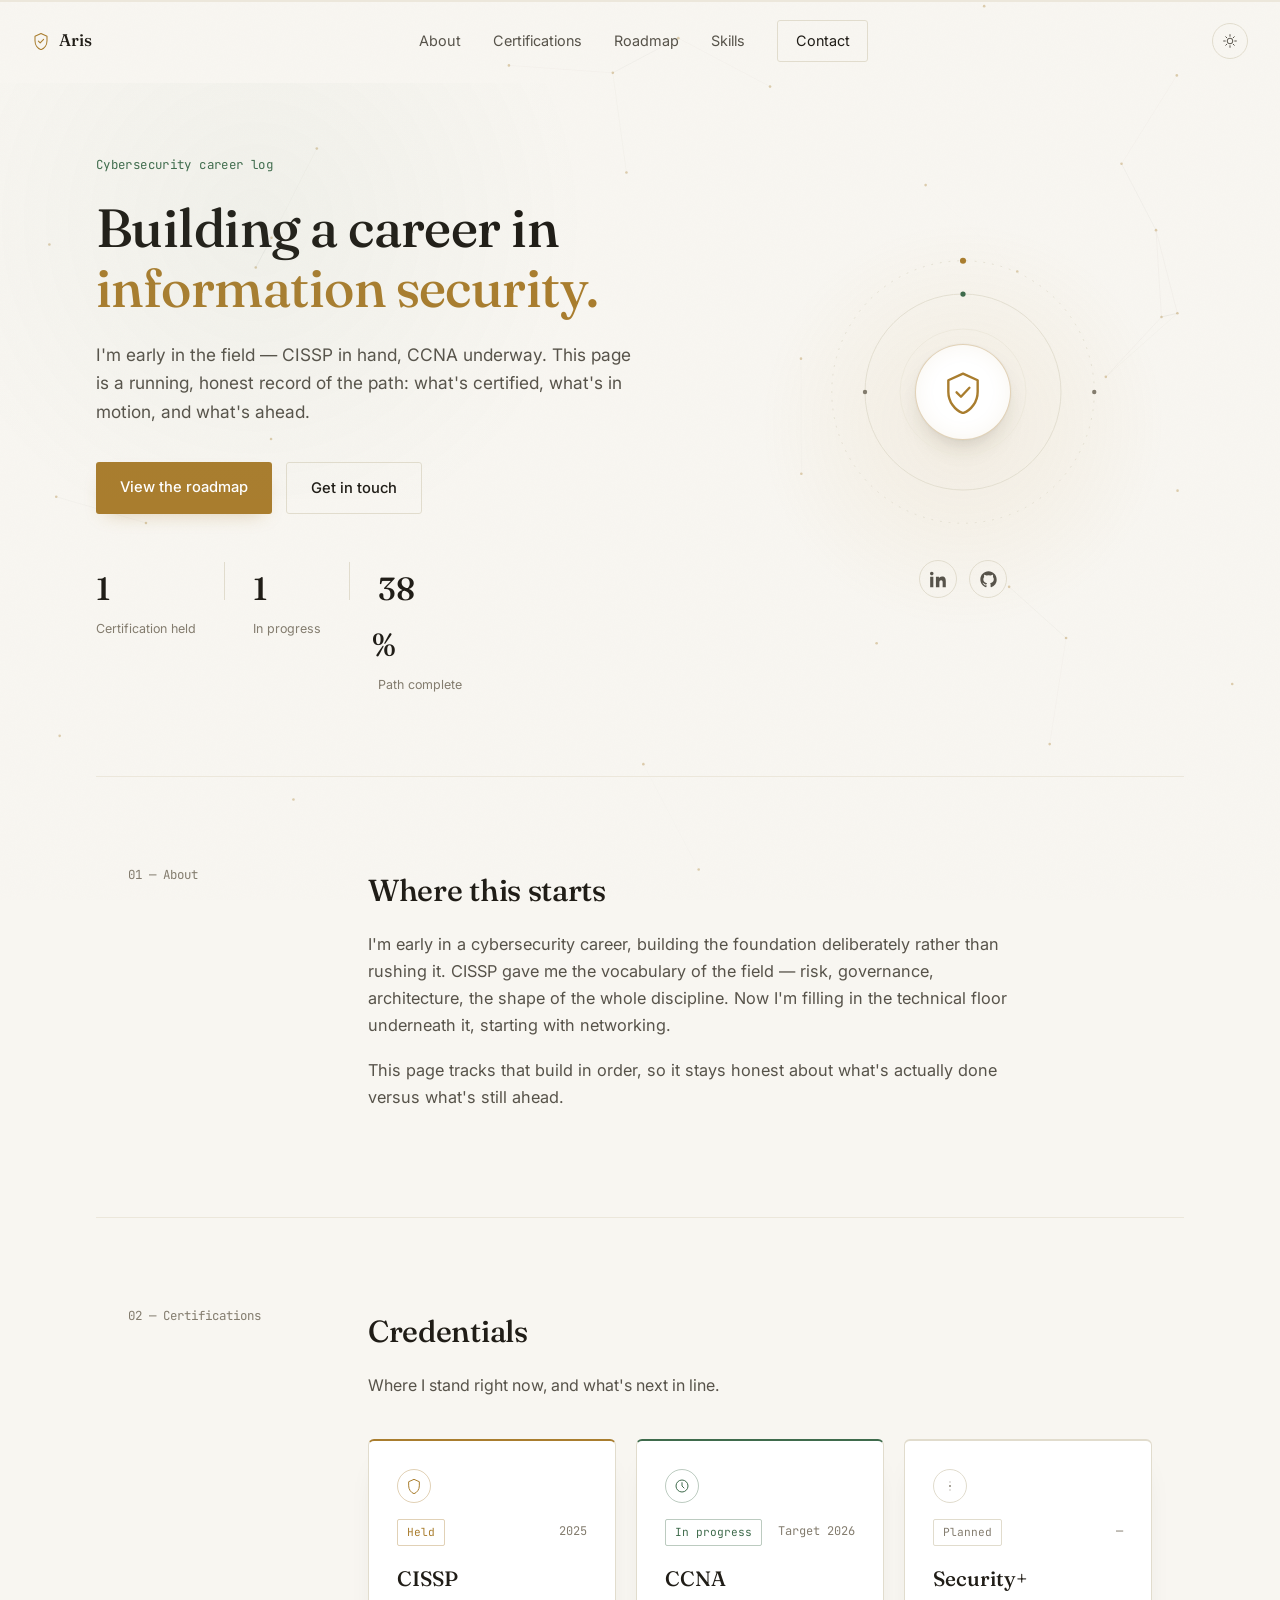
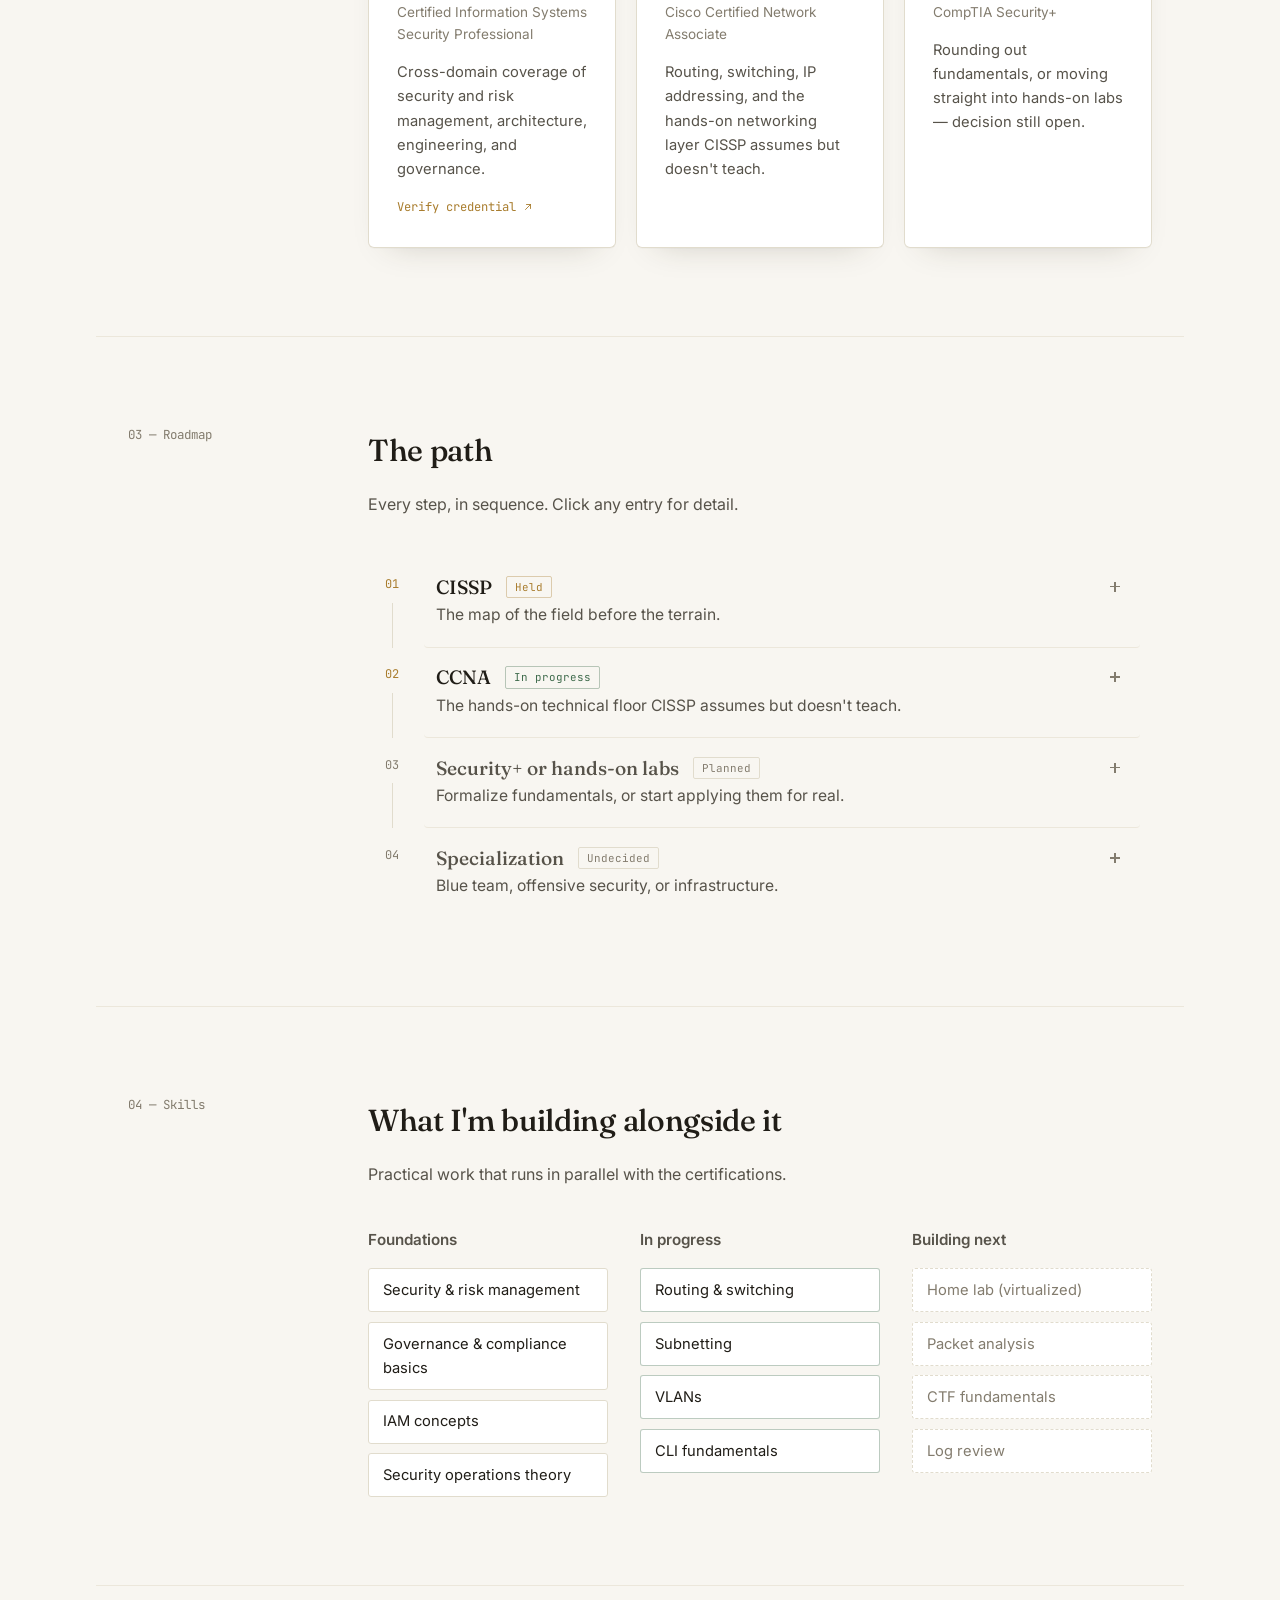
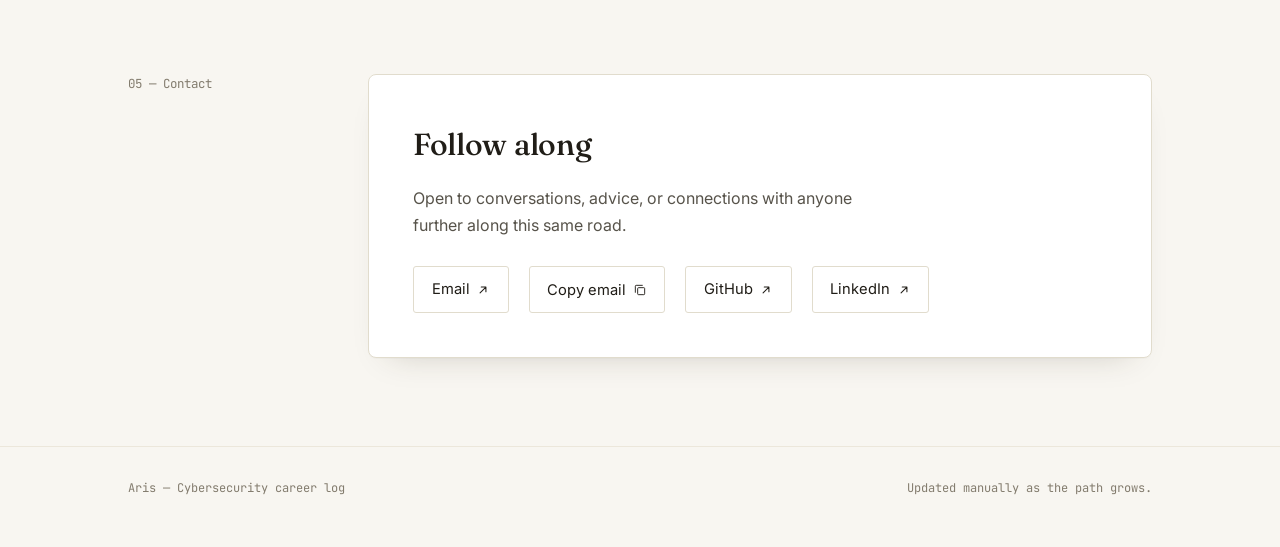
==== index.html @ ef2d17a0 "Add files via upload" ====
<!DOCTYPE html>
<html lang="en">
<head>
<meta charset="UTF-8">
<meta name="viewport" content="width=device-width, initial-scale=1.0">
<title>Aris — Cybersecurity Career Log</title>
<meta name="description" content="Tracking a path into cybersecurity — CISSP held, CCNA in progress.">

<meta property="og:type" content="website">
<meta property="og:title" content="Aris — Cybersecurity Career Log">
<meta property="og:description" content="Tracking a path into cybersecurity — CISSP held, CCNA in progress.">
<meta property="og:url" content="https://aris-infosec.github.io/">
<meta property="og:image" content="https://aris-infosec.github.io/assets/og-image.png">
<meta property="og:image:width" content="1200">
<meta property="og:image:height" content="630">
<meta name="twitter:card" content="summary_large_image">
<meta name="twitter:title" content="Aris — Cybersecurity Career Log">
<meta name="twitter:description" content="Tracking a path into cybersecurity — CISSP held, CCNA in progress.">
<meta name="twitter:image" content="https://aris-infosec.github.io/assets/og-image.png">
<link rel="canonical" href="https://aris-infosec.github.io/">
<link rel="apple-touch-icon" href="assets/apple-touch-icon.png">

<script type="application/ld+json">
{
  "@context": "https://schema.org",
  "@type": "Person",
  "name": "Aris",
  "url": "https://aris-infosec.github.io/",
  "jobTitle": "Aspiring Cybersecurity Professional",
  "knowsAbout": ["Information Security", "Networking", "CISSP", "CCNA"],
  "sameAs": [
    "https://github.com/yourhandle",
    "https://linkedin.com/in/yourhandle"
  ]
}
</script>

<link rel="icon" href="data:image/svg+xml,%3Csvg xmlns='http://www.w3.org/2000/svg' viewBox='0 0 24 24'%3E%3Cpath fill='%23c9a15a' d='M12 1l8 3.5v6c0 5.2-3.4 9.9-8 11.5-4.6-1.6-8-6.3-8-11.5v-6L12 1z'/%3E%3C/svg%3E">
<link rel="preconnect" href="https://fonts.googleapis.com">
<link rel="preconnect" href="https://fonts.gstatic.com" crossorigin>
<link href="https://fonts.googleapis.com/css2?family=Fraunces:opsz,wght@9..144,400;9..144,500;9..144,600&family=Inter:wght@400;500;600&family=JetBrains+Mono:wght@400;500&display=swap" rel="stylesheet">
<link rel="stylesheet" href="style.css">
</head>
<body>

<a href="#top-main" class="skip-link">Skip to content</a>

<div class="top-accent" aria-hidden="true"><div class="top-accent-fill" id="scroll-progress"></div></div>
<canvas id="net-bg" aria-hidden="true"></canvas>
<div class="grain" aria-hidden="true"></div>

<nav class="site-nav" id="site-nav">
  <a href="#top" class="nav-brand">
    <svg width="18" height="18" viewBox="0 0 24 24" fill="none" aria-hidden="true">
      <path d="M12 2l8 3.6v6.2c0 5.4-3.5 10.2-8 11.7-4.5-1.5-8-6.3-8-11.7V5.6L12 2z" stroke="currentColor" stroke-width="1.4" stroke-linejoin="round"/>
      <path d="M8.5 12.2l2.4 2.4 4.6-4.9" stroke="currentColor" stroke-width="1.4" stroke-linecap="round" stroke-linejoin="round"/>
    </svg>
    <span>Aris</span>
  </a>
  <div class="nav-links">
    <a href="#about" data-nav="about">About</a>
    <a href="#certifications" data-nav="certifications">Certifications</a>
    <a href="#roadmap" data-nav="roadmap">Roadmap</a>
    <a href="#skills" data-nav="skills">Skills</a>
    <a href="#contact" data-nav="contact" class="nav-cta">Contact</a>
  </div>
  <button class="theme-toggle" id="theme-toggle" aria-label="Toggle light/dark theme" aria-pressed="false">
    <svg width="16" height="16" viewBox="0 0 24 24" fill="none" class="icon-moon"><path d="M20 14.5A8.5 8.5 0 019.5 4 8.5 8.5 0 1020 14.5z" stroke="currentColor" stroke-width="1.5" stroke-linejoin="round"/></svg>
    <svg width="16" height="16" viewBox="0 0 24 24" fill="none" class="icon-sun"><circle cx="12" cy="12" r="4.2" stroke="currentColor" stroke-width="1.5"/><path d="M12 2.5v2.4M12 19.1v2.4M21.5 12h-2.4M4.9 12H2.5M18.4 5.6l-1.7 1.7M7.3 16.7l-1.7 1.7M18.4 18.4l-1.7-1.7M7.3 7.3L5.6 5.6" stroke="currentColor" stroke-width="1.5" stroke-linecap="round"/></svg>
  </button>
  <button class="nav-toggle" id="nav-toggle" aria-label="Toggle menu" aria-expanded="false">
    <span></span><span></span><span></span>
  </button>
</nav>

<header class="hero" id="top">
  <div class="hero-inner">
    <div class="hero-copy">
      <p class="eyebrow">Cybersecurity career log</p>
      <h1>Building a career in<br><span class="hero-emphasis">information security.</span></h1>
      <p class="hero-lede">I'm early in the field — CISSP in hand, CCNA underway. This page is a running, honest record of the path: what's certified, what's in motion, and what's ahead.</p>

      <div class="hero-actions">
        <a href="#roadmap" class="btn btn-primary">View the roadmap</a>
        <a href="#contact" class="btn btn-ghost">Get in touch</a>
      </div>

      <div class="stat-row">
        <div class="stat">
          <span class="stat-num" data-target="1">0</span>
          <span class="stat-label">Certification held</span>
        </div>
        <div class="stat-divider"></div>
        <div class="stat">
          <span class="stat-num" data-target="1">0</span>
          <span class="stat-label">In progress</span>
        </div>
        <div class="stat-divider"></div>
        <div class="stat">
          <span class="stat-num" id="stat-progress" data-target="38">0</span><span class="stat-suffix">%</span>
          <span class="stat-label">Path complete</span>
        </div>
      </div>
    </div>

    <div class="hero-visual">
      <div class="orbit-frame">
        <svg viewBox="0 0 320 320" class="orbit-svg" aria-hidden="true">
          <circle cx="160" cy="160" r="150" class="orbit-ring orbit-ring--dashed"/>
          <circle cx="160" cy="160" r="112" class="orbit-ring"/>
          <circle cx="160" cy="160" r="72" class="orbit-ring orbit-ring--solid"/>
          <g class="orbit-spin-slow">
            <circle cx="160" cy="10" r="3.5" class="orbit-node"/>
            <circle cx="310" cy="160" r="2.5" class="orbit-node orbit-node--dim"/>
          </g>
          <g class="orbit-spin-rev">
            <circle cx="160" cy="48" r="3" class="orbit-node orbit-node--sage"/>
            <circle cx="48" cy="160" r="2.5" class="orbit-node orbit-node--dim"/>
          </g>
        </svg>
        <div class="orbit-core">
          <svg width="44" height="44" viewBox="0 0 24 24" fill="none" aria-hidden="true">
            <path d="M12 2l8 3.6v6.2c0 5.4-3.5 10.2-8 11.7-4.5-1.5-8-6.3-8-11.7V5.6L12 2z" stroke="currentColor" stroke-width="1.3" stroke-linejoin="round"/>
            <path d="M8.5 12.2l2.4 2.4 4.6-4.9" stroke="currentColor" stroke-width="1.3" stroke-linecap="round" stroke-linejoin="round"/>
          </svg>
        </div>
      </div>
      <div class="social-row">
        <!-- Update these hrefs with your real profiles -->
        <a href="https://linkedin.com/in/yourhandle" class="social-link" aria-label="LinkedIn">
          <svg width="17" height="17" viewBox="0 0 24 24" fill="none"><path d="M4.98 3.5C4.98 4.88 3.88 6 2.5 6S0 4.88 0 3.5 1.1 1 2.48 1 4.98 2.12 4.98 3.5zM.24 8.24H4.7V23H.24V8.24zM8.35 8.24h4.28v2.01h.06c.6-1.13 2.06-2.32 4.24-2.32 4.53 0 5.37 2.98 5.37 6.86V23h-4.46v-6.42c0-1.53-.03-3.5-2.13-3.5-2.14 0-2.47 1.67-2.47 3.39V23H8.35V8.24z" fill="currentColor"/></svg>
        </a>
        <a href="https://github.com/yourhandle" class="social-link" aria-label="GitHub">
          <svg width="17" height="17" viewBox="0 0 24 24" fill="none"><path d="M12 .5C5.65.5.5 5.65.5 12c0 5.09 3.29 9.39 7.86 10.91.57.1.79-.25.79-.55v-2.15c-3.2.7-3.87-1.36-3.87-1.36-.53-1.33-1.29-1.69-1.29-1.69-1.05-.72.08-.7.08-.7 1.16.08 1.78 1.2 1.78 1.2 1.03 1.77 2.71 1.26 3.37.97.1-.75.4-1.26.73-1.55-2.55-.29-5.23-1.28-5.23-5.69 0-1.26.45-2.29 1.19-3.09-.12-.29-.52-1.46.11-3.05 0 0 .97-.31 3.18 1.18a11 11 0 0 1 5.79 0c2.2-1.49 3.17-1.18 3.17-1.18.63 1.59.24 2.76.12 3.05.74.8 1.19 1.83 1.19 3.09 0 4.42-2.69 5.39-5.25 5.68.41.36.78 1.07.78 2.15v3.19c0 .31.21.66.8.55A10.52 10.52 0 0 0 23.5 12c0-6.35-5.15-11.5-11.5-11.5z" fill="currentColor"/></svg>
        </a>
      </div>
    </div>
  </div>
</header>

<main id="top-main">

  <section class="section about reveal" id="about">
    <div class="section-grid">
      <div class="section-label">
        <p class="section-kicker">01 — About</p>
      </div>
      <div class="section-content">
        <h2>Where this starts</h2>
        <p>I'm early in a cybersecurity career, building the foundation deliberately rather than rushing it. CISSP gave me the vocabulary of the field — risk, governance, architecture, the shape of the whole discipline. Now I'm filling in the technical floor underneath it, starting with networking.</p>
        <p>This page tracks that build in order, so it stays honest about what's actually done versus what's still ahead.</p>
      </div>
    </div>
  </section>

  <section class="section certifications reveal" id="certifications">
    <div class="section-grid">
      <div class="section-label">
        <p class="section-kicker">02 — Certifications</p>
      </div>
      <div class="section-content">
        <h2>Credentials</h2>
        <p class="section-intro">Where I stand right now, and what's next in line.</p>

        <div class="cert-grid">
          <!-- Replace href with your real ISC2/Credly verification link -->
          <a href="#" class="cert-card cert-card--held reveal-item" target="_blank" rel="noopener">
            <div class="cert-icon" aria-hidden="true">
              <svg width="16" height="16" viewBox="0 0 24 24" fill="none"><path d="M12 2l8 3.6v6.2c0 5.4-3.5 10.2-8 11.7-4.5-1.5-8-6.3-8-11.7V5.6L12 2z" stroke="currentColor" stroke-width="1.5" stroke-linejoin="round"/></svg>
            </div>
            <div class="cert-card-top">
              <span class="cert-status cert-status--held">Held</span>
              <span class="cert-year">2025</span>
            </div>
            <h3>CISSP</h3>
            <p class="cert-full">Certified Information Systems Security Professional</p>
            <p class="cert-desc">Cross-domain coverage of security and risk management, architecture, engineering, and governance.</p>
            <span class="cert-verify">Verify credential
              <svg width="12" height="12" viewBox="0 0 24 24" fill="none"><path d="M7 17L17 7M17 7H9M17 7V15" stroke="currentColor" stroke-width="1.8" stroke-linecap="round" stroke-linejoin="round"/></svg>
            </span>
          </a>

          <div class="cert-card cert-card--active reveal-item">
            <div class="cert-icon" aria-hidden="true">
              <svg width="16" height="16" viewBox="0 0 24 24" fill="none"><circle cx="12" cy="12" r="9" stroke="currentColor" stroke-width="1.5"/><path d="M12 7v5l3 3" stroke="currentColor" stroke-width="1.5" stroke-linecap="round"/></svg>
            </div>
            <div class="cert-card-top">
              <span class="cert-status cert-status--active">In progress</span>
              <span class="cert-year">Target 2026</span>
            </div>
            <h3>CCNA</h3>
            <p class="cert-full">Cisco Certified Network Associate</p>
            <p class="cert-desc">Routing, switching, IP addressing, and the hands-on networking layer CISSP assumes but doesn't teach.</p>
          </div>

          <div class="cert-card cert-card--next reveal-item">
            <div class="cert-icon" aria-hidden="true">
              <svg width="16" height="16" viewBox="0 0 24 24" fill="none"><circle cx="12" cy="12" r="1.4" fill="currentColor"/><circle cx="12" cy="6" r="1.2" fill="currentColor" opacity="0.5"/><circle cx="12" cy="18" r="1.2" fill="currentColor" opacity="0.5"/></svg>
            </div>
            <div class="cert-card-top">
              <span class="cert-status cert-status--next">Planned</span>
              <span class="cert-year">—</span>
            </div>
            <h3>Security+</h3>
            <p class="cert-full">CompTIA Security+</p>
            <p class="cert-desc">Rounding out fundamentals, or moving straight into hands-on labs — decision still open.</p>
          </div>
        </div>
      </div>
    </div>
  </section>

  <section class="section roadmap reveal" id="roadmap">
    <div class="section-grid">
      <div class="section-label">
        <p class="section-kicker">03 — Roadmap</p>
      </div>
      <div class="section-content">
        <h2>The path</h2>
        <p class="section-intro">Every step, in sequence. Click any entry for detail.</p>

        <ol class="timeline">

          <li class="entry entry--done reveal-item" data-state="done">
            <div class="entry-rail">
              <span class="entry-num">01</span>
              <span class="entry-line" aria-hidden="true"></span>
            </div>
            <button class="entry-body" aria-expanded="false">
              <div class="entry-top">
                <h3>CISSP</h3>
                <span class="tag tag--done">Held</span>
                <span class="entry-toggle" aria-hidden="true"></span>
              </div>
              <p class="entry-summary">The map of the field before the terrain.</p>
              <div class="entry-detail">
                <p>Covers security and risk management, asset security, architecture and engineering, communication and network security, IAM, assessment and testing, security operations, and software development security — eight domains, broad rather than deep. It's the reason I can talk about the field coherently before knowing how to configure a switch.</p>
              </div>
            </button>
          </li>

          <li class="entry entry--active reveal-item" data-state="active">
            <div class="entry-rail">
              <span class="entry-num">02</span>
              <span class="entry-line" aria-hidden="true"></span>
            </div>
            <button class="entry-body" aria-expanded="false">
              <div class="entry-top">
                <h3>CCNA</h3>
                <span class="tag tag--active">In progress</span>
                <span class="entry-toggle" aria-hidden="true"></span>
              </div>
              <p class="entry-summary">The hands-on technical floor CISSP assumes but doesn't teach.</p>
              <div class="entry-detail">
                <p>Routing and switching, IP addressing and subnetting, VLANs, basic network security, and enough command-line comfort to actually configure the devices I've only read about so far. This is where the theory starts getting hands.</p>
              </div>
            </button>
          </li>

          <li class="entry entry--next reveal-item" data-state="next">
            <div class="entry-rail">
              <span class="entry-num">03</span>
              <span class="entry-line" aria-hidden="true"></span>
            </div>
            <button class="entry-body" aria-expanded="false">
              <div class="entry-top">
                <h3>Security+ or hands-on labs</h3>
                <span class="tag tag--next">Planned</span>
                <span class="entry-toggle" aria-hidden="true"></span>
              </div>
              <p class="entry-summary">Formalize fundamentals, or start applying them for real.</p>
              <div class="entry-detail">
                <p>Undecided between rounding out fundamentals formally with Security+, or moving straight into practice — a home lab, TryHackMe rooms, or entry-level CTFs — to start applying the CCNA material against something real.</p>
              </div>
            </button>
          </li>

          <li class="entry entry--next reveal-item" data-state="next">
            <div class="entry-rail">
              <span class="entry-num">04</span>
              <span class="entry-line" aria-hidden="true"></span>
            </div>
            <button class="entry-body" aria-expanded="false">
              <div class="entry-top">
                <h3>Specialization</h3>
                <span class="tag tag--next">Undecided</span>
                <span class="entry-toggle" aria-hidden="true"></span>
              </div>
              <p class="entry-summary">Blue team, offensive security, or infrastructure.</p>
              <div class="entry-detail">
                <p>Blue team work (SOC, detection, incident response), offensive security (pentesting, red team), or infrastructure-focused security engineering are all still on the table. Rather than guess now, the plan is to get enough hands-on exposure through labs and CCNA-adjacent work to make an informed choice.</p>
              </div>
            </button>
          </li>

        </ol>
      </div>
    </div>
  </section>

  <section class="section skills reveal" id="skills">
    <div class="section-grid">
      <div class="section-label">
        <p class="section-kicker">04 — Skills</p>
      </div>
      <div class="section-content">
        <h2>What I'm building alongside it</h2>
        <p class="section-intro">Practical work that runs in parallel with the certifications.</p>

        <div class="skills-columns">
          <div class="skill-group reveal-item">
            <h3>Foundations</h3>
            <ul class="chip-list">
              <li>Security &amp; risk management</li>
              <li>Governance &amp; compliance basics</li>
              <li>IAM concepts</li>
              <li>Security operations theory</li>
            </ul>
          </div>
          <div class="skill-group reveal-item">
            <h3>In progress</h3>
            <ul class="chip-list">
              <li class="chip-active">Routing &amp; switching</li>
              <li class="chip-active">Subnetting</li>
              <li class="chip-active">VLANs</li>
              <li class="chip-active">CLI fundamentals</li>
            </ul>
          </div>
          <div class="skill-group reveal-item">
            <h3>Building next</h3>
            <ul class="chip-list">
              <li class="chip-next">Home lab (virtualized)</li>
              <li class="chip-next">Packet analysis</li>
              <li class="chip-next">CTF fundamentals</li>
              <li class="chip-next">Log review</li>
            </ul>
          </div>
        </div>
      </div>
    </div>
  </section>

  <section class="section contact reveal" id="contact">
    <div class="section-grid">
      <div class="section-label">
        <p class="section-kicker">05 — Contact</p>
      </div>
      <div class="section-content">
        <div class="contact-card">
          <h2>Follow along</h2>
          <p>Open to conversations, advice, or connections with anyone further along this same road.</p>
          <div class="contact-links">
            <a href="mailto:you@example.com" class="contact-link" id="email-link" data-email="you@example.com">
              <span>Email</span>
              <svg width="14" height="14" viewBox="0 0 24 24" fill="none" aria-hidden="true"><path d="M7 17L17 7M17 7H9M17 7V15" stroke="currentColor" stroke-width="1.8" stroke-linecap="round" stroke-linejoin="round"/></svg>
            </a>
            <button class="contact-link contact-link--copy" id="email-copy" type="button">
              <span id="email-copy-label">Copy email</span>
              <svg width="14" height="14" viewBox="0 0 24 24" fill="none" aria-hidden="true"><rect x="8" y="8" width="12" height="12" rx="1.5" stroke="currentColor" stroke-width="1.6"/><path d="M4 16V5.5A1.5 1.5 0 015.5 4H16" stroke="currentColor" stroke-width="1.6" stroke-linecap="round"/></svg>
            </button>
            <a href="https://github.com/yourhandle" class="contact-link">
              <span>GitHub</span>
              <svg width="14" height="14" viewBox="0 0 24 24" fill="none" aria-hidden="true"><path d="M7 17L17 7M17 7H9M17 7V15" stroke="currentColor" stroke-width="1.8" stroke-linecap="round" stroke-linejoin="round"/></svg>
            </a>
            <a href="https://linkedin.com/in/yourhandle" class="contact-link">
              <span>LinkedIn</span>
              <svg width="14" height="14" viewBox="0 0 24 24" fill="none" aria-hidden="true"><path d="M7 17L17 7M17 7H9M17 7V15" stroke="currentColor" stroke-width="1.8" stroke-linecap="round" stroke-linejoin="round"/></svg>
            </a>
          </div>
        </div>
      </div>
    </div>
  </section>

</main>

<footer class="site-footer">
  <div class="footer-inner">
    <span>Aris — Cybersecurity career log</span>
    <span>Updated manually as the path grows.</span>
  </div>
</footer>

<button class="to-top" id="to-top" aria-label="Back to top">
  <svg width="16" height="16" viewBox="0 0 24 24" fill="none"><path d="M12 19V5M12 5L6 11M12 5l6 6" stroke="currentColor" stroke-width="1.8" stroke-linecap="round" stroke-linejoin="round"/></svg>
</button>

<script src="script.js"></script>
</body>
</html>
---- style.css ----
:root {
  --bg: #0b0e13;
  --bg-raised: #11151c;
  --bg-card: #141922;
  --ink: #edeef1;
  --ink-dim: #a4acb9;
  --ink-faint: #6c7482;
  --gold: #c9a15a;
  --gold-dim: rgba(201,161,90,0.35);
  --sage: #7a9b83;
  --sage-dim: rgba(122,155,131,0.35);
  --line: #232936;
  --line-soft: #1a1f29;

  --serif: 'Fraunces', Georgia, serif;
  --sans: 'Inter', -apple-system, BlinkMacSystemFont, sans-serif;
  --mono: 'JetBrains Mono', ui-monospace, Menlo, monospace;

  --max: 68rem;
}

* { box-sizing: border-box; }
html { scroll-behavior: smooth; }

@media (prefers-reduced-motion: reduce) {
  html { scroll-behavior: auto; }
}

body {
  margin: 0;
  background: var(--bg);
  color: var(--ink);
  font-family: var(--sans);
  font-size: 16px;
  line-height: 1.65;
  -webkit-font-smoothing: antialiased;
}

/* Top accent line: a quiet signature detail, doubles as scroll progress */
.top-accent {
  position: fixed;
  top: 0;
  left: 0;
  right: 0;
  height: 2px;
  z-index: 40;
  background: var(--line-soft);
}
.top-accent-fill {
  height: 100%;
  width: 0%;
  background: linear-gradient(90deg, var(--gold), var(--sage) 85%);
  transition: width 0.1s linear;
}

h1, h2, h3 { font-family: var(--serif); }

/* ---------- Backdrop ---------- */

#net-bg {
  position: fixed;
  inset: 0;
  z-index: 0;
  pointer-events: none;
}

.grain {
  position: fixed;
  inset: 0;
  z-index: 1;
  pointer-events: none;
  opacity: 0.035;
  background-image: url("data:image/svg+xml,%3Csvg xmlns='http://www.w3.org/2000/svg' width='120' height='120'%3E%3Cfilter id='n'%3E%3CfeTurbulence type='fractalNoise' baseFrequency='0.9' numOctaves='2' stitchTiles='stitch'/%3E%3C/filter%3E%3Crect width='100%25' height='100%25' filter='url(%23n)'/%3E%3C/svg%3E");
}

/* ---------- Nav ---------- */

.site-nav {
  position: sticky;
  top: 0;
  z-index: 30;
  display: flex;
  align-items: center;
  justify-content: space-between;
  padding: 1.25rem 2rem;
  background: transparent;
  border-bottom: 1px solid transparent;
  transition: background 0.3s ease, border-color 0.3s ease, padding 0.3s ease;
}

.site-nav.scrolled {
  background: rgba(11, 14, 19, 0.85);
  backdrop-filter: blur(10px);
  border-bottom: 1px solid var(--line);
  padding: 0.9rem 2rem;
}

.nav-brand {
  display: flex;
  align-items: center;
  gap: 0.55rem;
  color: var(--ink);
  text-decoration: none;
  font-family: var(--serif);
  font-size: 1.05rem;
  font-weight: 500;
}

.nav-brand svg { color: var(--gold); }

.nav-links {
  display: flex;
  align-items: center;
  gap: 2rem;
  font-size: 0.9rem;
}

.nav-links a {
  color: var(--ink-dim);
  text-decoration: none;
  transition: color 0.2s ease;
  position: relative;
}

.nav-links a:not(.nav-cta)::after {
  content: '';
  position: absolute;
  left: 0;
  bottom: -5px;
  width: 100%;
  height: 1px;
  background: var(--gold);
  transform: scaleX(0);
  transform-origin: left;
  transition: transform 0.25s ease;
}

.nav-links a:hover { color: var(--ink); }
.nav-links a.active { color: var(--gold); }
.nav-links a.active::after { transform: scaleX(1); }

.nav-cta {
  color: var(--ink) !important;
  border: 1px solid var(--line);
  padding: 0.5rem 1.1rem;
  border-radius: 3px;
  transition: border-color 0.2s ease, color 0.2s ease !important;
}
.nav-cta:hover { border-color: var(--gold); color: var(--gold) !important; }

.nav-toggle {
  display: none;
  flex-direction: column;
  gap: 5px;
  background: none;
  border: none;
  cursor: pointer;
  padding: 0.4rem;
}
.nav-toggle span {
  width: 20px;
  height: 1.5px;
  background: var(--ink);
  transition: transform 0.25s ease, opacity 0.25s ease;
}

@media (max-width: 820px) {
  .site-nav { padding: 1.1rem 1.5rem; }
  .nav-toggle { display: flex; }
  .nav-links {
    position: fixed;
    top: 60px;
    left: 0;
    right: 0;
    flex-direction: column;
    align-items: flex-start;
    gap: 0;
    background: rgba(11,14,19,0.98);
    backdrop-filter: blur(10px);
    border-bottom: 1px solid var(--line);
    max-height: 0;
    overflow: hidden;
    transition: max-height 0.3s ease;
  }
  .nav-links.open { max-height: 22rem; }
  .nav-links a {
    width: 100%;
    padding: 1rem 1.5rem;
    border-bottom: 1px solid var(--line-soft);
  }
  .nav-cta { border: none; border-radius: 0; }
}

/* ---------- Hero ---------- */

.hero {
  position: relative;
  z-index: 2;
  padding: 4.5rem 2rem 5rem;
  overflow: hidden;
}

.hero::before {
  content: '';
  position: absolute;
  top: -20%;
  left: -10%;
  width: 60%;
  height: 80%;
  background: radial-gradient(circle, rgba(122,155,131,0.06), transparent 70%);
  pointer-events: none;
}

.hero-inner {
  max-width: var(--max);
  margin: 0 auto;
  display: grid;
  grid-template-columns: 1.15fr 0.85fr;
  gap: 3rem;
  align-items: center;
}

.eyebrow {
  font-family: var(--mono);
  font-size: 0.78rem;
  letter-spacing: 0.03em;
  color: var(--sage);
  margin: 0 0 1.4rem;
}

.hero h1 {
  font-size: clamp(2.4rem, 4.2vw, 3.6rem);
  font-weight: 500;
  line-height: 1.12;
  margin: 0 0 1.4rem;
  letter-spacing: -0.01em;
}

.hero-emphasis { color: var(--gold); }

.hero-lede {
  color: var(--ink-dim);
  font-size: 1.08rem;
  max-width: 34rem;
  margin: 0 0 2.25rem;
}

.hero-actions {
  display: flex;
  gap: 0.9rem;
  margin-bottom: 3rem;
  flex-wrap: wrap;
}

.btn {
  font-family: var(--sans);
  font-size: 0.92rem;
  font-weight: 500;
  padding: 0.8rem 1.5rem;
  border-radius: 3px;
  text-decoration: none;
  transition: transform 0.2s ease, background 0.2s ease, border-color 0.2s ease;
  display: inline-block;
}

.btn-primary {
  background: var(--gold);
  color: #14110a;
  box-shadow: 0 8px 20px -8px rgba(201,161,90,0.45);
}
.btn-primary:hover { transform: translateY(-2px); background: #d6ac68; box-shadow: 0 12px 24px -8px rgba(201,161,90,0.55); }

.btn-ghost {
  color: var(--ink);
  border: 1px solid var(--line);
}
.btn-ghost:hover { border-color: var(--gold); color: var(--gold); transform: translateY(-2px); }

.stat-row {
  display: flex;
  align-items: baseline;
  gap: 1.75rem;
  flex-wrap: wrap;
}

.stat {
  display: flex;
  flex-direction: column;
  gap: 0.2rem;
}

.stat-num, .stat-suffix {
  font-family: var(--serif);
  font-size: 2rem;
  color: var(--ink);
  font-weight: 500;
}
.stat-suffix { margin-left: -0.4rem; }

.stat-label {
  font-size: 0.78rem;
  color: var(--ink-faint);
}

.stat-divider {
  width: 1px;
  height: 2.4rem;
  background: var(--line);
}

/* Hero visual: orbit graphic + socials */

.hero-visual {
  display: flex;
  flex-direction: column;
  align-items: center;
  gap: 1.75rem;
  position: relative;
}

.hero-visual::before {
  content: '';
  position: absolute;
  top: 50%;
  left: 50%;
  width: 420px;
  height: 420px;
  transform: translate(-50%, -50%);
  background: radial-gradient(circle, rgba(201,161,90,0.10), transparent 68%);
  pointer-events: none;
  z-index: -1;
}

.orbit-frame {
  position: relative;
  width: 280px;
  height: 280px;
  display: flex;
  align-items: center;
  justify-content: center;
}

.orbit-svg {
  position: absolute;
  inset: 0;
  width: 100%;
  height: 100%;
}

.orbit-ring { fill: none; stroke: var(--line); stroke-width: 1; }
.orbit-ring--dashed { stroke-dasharray: 2 8; }
.orbit-ring--solid { stroke: var(--line-soft); }

.orbit-node { fill: var(--gold); }
.orbit-node--sage { fill: var(--sage); }
.orbit-node--dim { fill: var(--ink-faint); }

.orbit-spin-slow, .orbit-spin-rev {
  transform-origin: 160px 160px;
}
.orbit-spin-slow { animation: spin-cw 34s linear infinite; }
.orbit-spin-rev { animation: spin-ccw 26s linear infinite; }

@keyframes spin-cw { to { transform: rotate(360deg); } }
@keyframes spin-ccw { to { transform: rotate(-360deg); } }

@media (prefers-reduced-motion: reduce) {
  .orbit-spin-slow, .orbit-spin-rev { animation: none; }
}

.orbit-core {
  width: 96px;
  height: 96px;
  border-radius: 50%;
  background: var(--bg-card);
  border: 1px solid var(--gold-dim);
  box-shadow: 0 0 0 1px rgba(255,255,255,0.02), 0 12px 32px -8px rgba(0,0,0,0.5), inset 0 0 24px rgba(201,161,90,0.06);
  display: flex;
  align-items: center;
  justify-content: center;
  color: var(--gold);
}

.social-row {
  display: flex;
  gap: 0.75rem;
}

.social-link {
  width: 38px;
  height: 38px;
  border-radius: 50%;
  border: 1px solid var(--line);
  display: flex;
  align-items: center;
  justify-content: center;
  color: var(--ink-dim);
  transition: border-color 0.2s ease, color 0.2s ease, transform 0.2s ease;
}
.social-link:hover {
  border-color: var(--gold);
  color: var(--gold);
  transform: translateY(-2px);
}

@media (max-width: 900px) {
  .hero-inner { grid-template-columns: 1fr; }
  .hero-visual { order: -1; max-width: 220px; margin: 0 auto; }
}

/* ---------- Section layout ---------- */

main { position: relative; z-index: 2; }

.section {
  max-width: var(--max);
  margin: 0 auto;
  padding: 5.5rem 2rem;
  border-top: 1px solid var(--line-soft);
  scroll-margin-top: 4.5rem;
}

.section-grid {
  display: grid;
  grid-template-columns: 12rem 1fr;
  gap: 3rem;
}

.section-kicker {
  font-family: var(--mono);
  font-size: 0.78rem;
  color: var(--ink-faint);
  margin: 0;
  position: sticky;
  top: 6rem;
}

.section-content h2 {
  font-size: 1.9rem;
  font-weight: 500;
  margin: 0 0 1rem;
  letter-spacing: -0.01em;
}

.section-intro {
  color: var(--ink-dim);
  margin: 0 0 2.5rem;
  max-width: 32rem;
}

.about .section-content p {
  color: var(--ink-dim);
  max-width: 40rem;
  margin: 0 0 1.15rem;
  font-size: 1.02rem;
}

@media (max-width: 720px) {
  .section-grid { grid-template-columns: 1fr; gap: 1rem; }
  .section-kicker { position: static; }
  .section { padding: 4rem 1.5rem; }
}

/* ---------- Reveal ---------- */

.reveal {
  opacity: 0;
  transform: translateY(16px);
  transition: opacity 0.7s cubic-bezier(0.16,1,0.3,1), transform 0.7s cubic-bezier(0.16,1,0.3,1);
}
.reveal.is-visible { opacity: 1; transform: translateY(0); }

.reveal-item {
  opacity: 0;
  transform: translateY(14px);
  transition: opacity 0.55s cubic-bezier(0.16,1,0.3,1), transform 0.55s cubic-bezier(0.16,1,0.3,1);
}
.reveal-item.is-visible { opacity: 1; transform: translateY(0); }

/* ---------- Certifications ---------- */

.cert-grid {
  display: grid;
  grid-template-columns: repeat(3, 1fr);
  gap: 1.25rem;
}

.cert-card {
  display: block;
  background: var(--bg-card);
  border: 1px solid var(--line);
  border-radius: 6px;
  padding: 1.75rem;
  border-top: 2px solid var(--line);
  box-shadow: 0 1px 0 rgba(255,255,255,0.02), 0 16px 32px -20px rgba(0,0,0,0.6);
  transition: transform 0.25s ease, border-color 0.25s ease, box-shadow 0.25s ease;
  text-decoration: none;
  color: inherit;
}

.cert-card:hover {
  transform: translateY(-5px);
  box-shadow: 0 1px 0 rgba(255,255,255,0.03), 0 24px 40px -18px rgba(0,0,0,0.65);
}

.cert-icon {
  width: 34px;
  height: 34px;
  border-radius: 50%;
  display: flex;
  align-items: center;
  justify-content: center;
  margin-bottom: 1rem;
  border: 1px solid var(--line);
  color: var(--ink-faint);
}
.cert-card--held .cert-icon { color: var(--gold); border-color: var(--gold-dim); }
.cert-card--active .cert-icon { color: var(--sage); border-color: var(--sage-dim); }

.cert-verify {
  display: inline-flex;
  align-items: center;
  gap: 0.35rem;
  margin-top: 1rem;
  font-family: var(--mono);
  font-size: 0.76rem;
  color: var(--gold);
}
.cert-verify svg { transition: transform 0.2s ease; }
.cert-card:hover .cert-verify svg { transform: translate(2px, -2px); }

.cert-card--held { border-top-color: var(--gold); }
.cert-card--active { border-top-color: var(--sage); }
.cert-card--next { border-top-color: var(--line); opacity: 0.88; }

.cert-card-top {
  display: flex;
  justify-content: space-between;
  align-items: center;
  margin-bottom: 1rem;
}

.cert-status {
  font-family: var(--mono);
  font-size: 0.7rem;
  padding: 0.2rem 0.55rem;
  border-radius: 2px;
  border: 1px solid;
}
.cert-status--held { color: var(--gold); border-color: var(--gold-dim); }
.cert-status--active { color: var(--sage); border-color: var(--sage-dim); }
.cert-status--next { color: var(--ink-faint); border-color: var(--line); }

.cert-year {
  font-family: var(--mono);
  font-size: 0.75rem;
  color: var(--ink-faint);
}

.cert-card h3 {
  font-size: 1.3rem;
  font-weight: 500;
  margin: 0 0 0.3rem;
}

.cert-full {
  font-size: 0.85rem;
  color: var(--ink-faint);
  margin: 0 0 0.9rem;
}

.cert-desc {
  font-size: 0.92rem;
  color: var(--ink-dim);
  margin: 0;
}

@media (max-width: 900px) and (min-width: 721px) {
  .cert-grid { grid-template-columns: repeat(2, 1fr); }
}

@media (max-width: 720px) {
  .cert-grid { grid-template-columns: 1fr; }
}

/* ---------- Timeline ---------- */

.timeline {
  list-style: none;
  margin: 0;
  padding: 0;
}

.entry {
  display: grid;
  grid-template-columns: 3rem 1fr;
  gap: 1.25rem;
}

.entry-rail {
  display: flex;
  flex-direction: column;
  align-items: center;
}

.entry-num {
  font-family: var(--mono);
  font-size: 0.75rem;
  color: var(--ink-faint);
  padding-top: 1.1rem;
}

.entry--done .entry-num, .entry--active .entry-num { color: var(--gold); }

.entry-line {
  width: 1px;
  flex: 1;
  background: var(--line);
  margin-top: 0.5rem;
}

.entry:last-child .entry-line { display: none; }

.entry-body {
  display: block;
  width: 100%;
  text-align: left;
  background: transparent;
  border: none;
  border-bottom: 1px solid var(--line-soft);
  padding: 1.1rem 1rem 1.4rem 0.75rem;
  margin-left: -0.75rem;
  border-radius: 4px;
  cursor: pointer;
  font-family: inherit;
  color: inherit;
  transition: padding-left 0.2s ease, background 0.2s ease;
}

.entry:last-child .entry-body { border-bottom: none; }

.entry-body:hover { padding-left: 1.15rem; background: var(--bg-raised); }

.entry-top {
  display: flex;
  align-items: center;
  gap: 0.85rem;
  margin-bottom: 0.4rem;
  flex-wrap: wrap;
}

.entry-top h3 {
  font-size: 1.2rem;
  font-weight: 500;
  margin: 0;
}

.entry--next .entry-top h3 { color: var(--ink-dim); }

.entry-summary {
  color: var(--ink-dim);
  margin: 0;
  max-width: 34rem;
  font-size: 0.98rem;
}

.entry-toggle {
  margin-left: auto;
  width: 18px;
  height: 18px;
  position: relative;
  flex-shrink: 0;
}
.entry-toggle::before, .entry-toggle::after {
  content: '';
  position: absolute;
  background: var(--ink-faint);
  transition: transform 0.25s ease, background 0.2s ease;
}
.entry-toggle::before { width: 10px; height: 1.5px; top: 8px; left: 4px; }
.entry-toggle::after { width: 1.5px; height: 10px; left: 8px; top: 4px; }

.entry-body:hover .entry-toggle::before,
.entry-body:hover .entry-toggle::after { background: var(--gold); }

.entry-body[aria-expanded="true"] .entry-toggle::after { transform: rotate(90deg); opacity: 0; }
.entry-body[aria-expanded="true"] .entry-toggle::before { background: var(--gold); }

.entry-detail {
  display: grid;
  grid-template-rows: 0fr;
  opacity: 0;
  transition: grid-template-rows 0.35s ease, opacity 0.35s ease, margin 0.35s ease;
}
.entry-detail p {
  overflow: hidden;
  margin: 0;
  color: var(--ink-dim);
  font-size: 0.94rem;
  max-width: 36rem;
  min-height: 0;
}
.entry-body[aria-expanded="true"] .entry-detail {
  grid-template-rows: 1fr;
  opacity: 1;
  margin-top: 0.75rem;
}

.tag {
  font-family: var(--mono);
  font-size: 0.68rem;
  padding: 0.2rem 0.5rem;
  border-radius: 2px;
  border: 1px solid;
}
.tag--done { color: var(--gold); border-color: var(--gold-dim); }
.tag--active { color: var(--sage); border-color: var(--sage-dim); }
.tag--next { color: var(--ink-faint); border-color: var(--line); }

/* ---------- Skills ---------- */

.skills-columns {
  display: grid;
  grid-template-columns: repeat(3, 1fr);
  gap: 2rem;
}

.skill-group h3 {
  font-size: 0.95rem;
  font-weight: 600;
  color: var(--ink-dim);
  margin: 0 0 1rem;
  font-family: var(--sans);
  text-transform: none;
}

.chip-list {
  list-style: none;
  margin: 0;
  padding: 0;
  display: flex;
  flex-direction: column;
  gap: 0.6rem;
}

.chip-list li {
  font-size: 0.92rem;
  color: var(--ink);
  padding: 0.55rem 0.85rem;
  border: 1px solid var(--line);
  border-radius: 3px;
  background: var(--bg-card);
  transition: border-color 0.2s ease, transform 0.2s ease, background 0.2s ease;
}
.chip-list li:hover {
  border-color: var(--gold-dim);
  background: var(--bg-raised);
  transform: translateX(3px);
}

.chip-active { border-color: var(--sage-dim) !important; }
.chip-next { color: var(--ink-faint) !important; border-style: dashed !important; }

@media (max-width: 900px) and (min-width: 721px) {
  .skills-columns { grid-template-columns: repeat(2, 1fr); }
}

@media (max-width: 720px) {
  .skills-columns { grid-template-columns: 1fr; gap: 1.5rem; }
}

/* ---------- Contact ---------- */

.contact-card {
  background: var(--bg-card);
  border: 1px solid var(--line);
  border-radius: 8px;
  padding: 2.75rem;
  box-shadow: 0 1px 0 rgba(255,255,255,0.02), 0 24px 48px -24px rgba(0,0,0,0.6);
}

.contact-card h2 { margin-top: 0; }

.contact-card p {
  color: var(--ink-dim);
  max-width: 30rem;
  margin: 0 0 1.75rem;
}

.contact-links {
  display: flex;
  gap: 1.25rem;
  flex-wrap: wrap;
}

.contact-link {
  display: inline-flex;
  align-items: center;
  gap: 0.4rem;
  color: var(--ink);
  text-decoration: none;
  font-size: 0.92rem;
  padding: 0.65rem 1.1rem;
  border: 1px solid var(--line);
  border-radius: 3px;
  transition: border-color 0.2s ease, color 0.2s ease, transform 0.2s ease;
}
.contact-link svg { transition: transform 0.2s ease; }
.contact-link:hover {
  border-color: var(--gold);
  color: var(--gold);
  transform: translateY(-2px);
}
.contact-link:hover svg { transform: translate(2px, -2px); }

.contact-link--copy {
  background: transparent;
  font-family: inherit;
  cursor: pointer;
}
.contact-link--copy.copied {
  border-color: var(--sage-dim);
  color: var(--sage);
}

/* ---------- Footer ---------- */

.site-footer {
  position: relative;
  z-index: 2;
  border-top: 1px solid var(--line-soft);
}

.footer-inner {
  max-width: var(--max);
  margin: 0 auto;
  padding: 2rem 2rem 3rem;
  display: flex;
  justify-content: space-between;
  flex-wrap: wrap;
  gap: 0.5rem;
  font-family: var(--mono);
  font-size: 0.75rem;
  color: var(--ink-faint);
}

/* ---------- Back to top ---------- */

.to-top {
  position: fixed;
  bottom: 1.75rem;
  right: 1.75rem;
  z-index: 25;
  width: 42px;
  height: 42px;
  border-radius: 50%;
  background: var(--bg-card);
  border: 1px solid var(--line);
  color: var(--ink-dim);
  cursor: pointer;
  display: flex;
  align-items: center;
  justify-content: center;
  opacity: 0;
  transform: translateY(8px);
  pointer-events: none;
  transition: opacity 0.25s ease, transform 0.25s ease, border-color 0.2s ease, color 0.2s ease;
}
.to-top.visible { opacity: 1; transform: translateY(0); pointer-events: auto; }
.to-top:hover { border-color: var(--gold); color: var(--gold); }

/* ---------- Focus ---------- */

#top { scroll-margin-top: 0; }

a:focus-visible, button:focus-visible {
  outline: 2px solid var(--gold);
  outline-offset: 2px;
}

/* ---------- Skip link ---------- */

.skip-link {
  position: fixed;
  top: -60px;
  left: 1rem;
  z-index: 100;
  background: var(--gold);
  color: #14110a;
  padding: 0.7rem 1.2rem;
  border-radius: 3px;
  text-decoration: none;
  font-size: 0.9rem;
  font-weight: 500;
  transition: top 0.2s ease;
}
.skip-link:focus { top: 1rem; }

/* ---------- Theme toggle ---------- */

.theme-toggle {
  width: 36px;
  height: 36px;
  border-radius: 50%;
  border: 1px solid var(--line);
  background: transparent;
  color: var(--ink-dim);
  display: flex;
  align-items: center;
  justify-content: center;
  cursor: pointer;
  margin-left: 1rem;
  transition: border-color 0.2s ease, color 0.2s ease;
  flex-shrink: 0;
}
.theme-toggle:hover { border-color: var(--gold); color: var(--gold); }

.icon-sun, .icon-moon { position: absolute; transition: opacity 0.2s ease, transform 0.3s ease; }
.theme-toggle { position: relative; }
html[data-theme="dark"] .icon-sun,
html:not([data-theme]) .icon-sun { opacity: 0; transform: rotate(-90deg); }
html[data-theme="dark"] .icon-moon,
html:not([data-theme]) .icon-moon { opacity: 1; transform: rotate(0); }
html[data-theme="light"] .icon-sun { opacity: 1; transform: rotate(0); }
html[data-theme="light"] .icon-moon { opacity: 0; transform: rotate(90deg); }

@media (max-width: 820px) {
  .theme-toggle { margin-left: 0.5rem; }
}

/* ---------- Light theme ---------- */

html[data-theme="light"] {
  --bg: #f8f6f1;
  --bg-raised: #efece3;
  --bg-card: #ffffff;
  --ink: #201d17;
  --ink-dim: #57534a;
  --ink-faint: #837c6e;
  --gold: #a97d2e;
  --gold-dim: rgba(169,125,46,0.35);
  --sage: #3f6b4c;
  --sage-dim: rgba(63,107,76,0.35);
  --line: #e1dccd;
  --line-soft: #ece7db;
}

html[data-theme="light"] body { transition: background 0.25s ease, color 0.25s ease; }

html[data-theme="light"] .grain { opacity: 0.02; }

html[data-theme="light"] .cert-card,
html[data-theme="light"] .contact-card {
  box-shadow: 0 1px 0 rgba(0,0,0,0.02), 0 16px 32px -22px rgba(60,50,30,0.25);
}

html[data-theme="light"] .btn-primary {
  color: #fff;
  box-shadow: 0 8px 20px -10px rgba(169,125,46,0.4);
}

html[data-theme="light"] .orbit-core {
  box-shadow: 0 0 0 1px rgba(0,0,0,0.02), 0 12px 24px -10px rgba(60,50,30,0.25), inset 0 0 20px rgba(169,125,46,0.08);
}
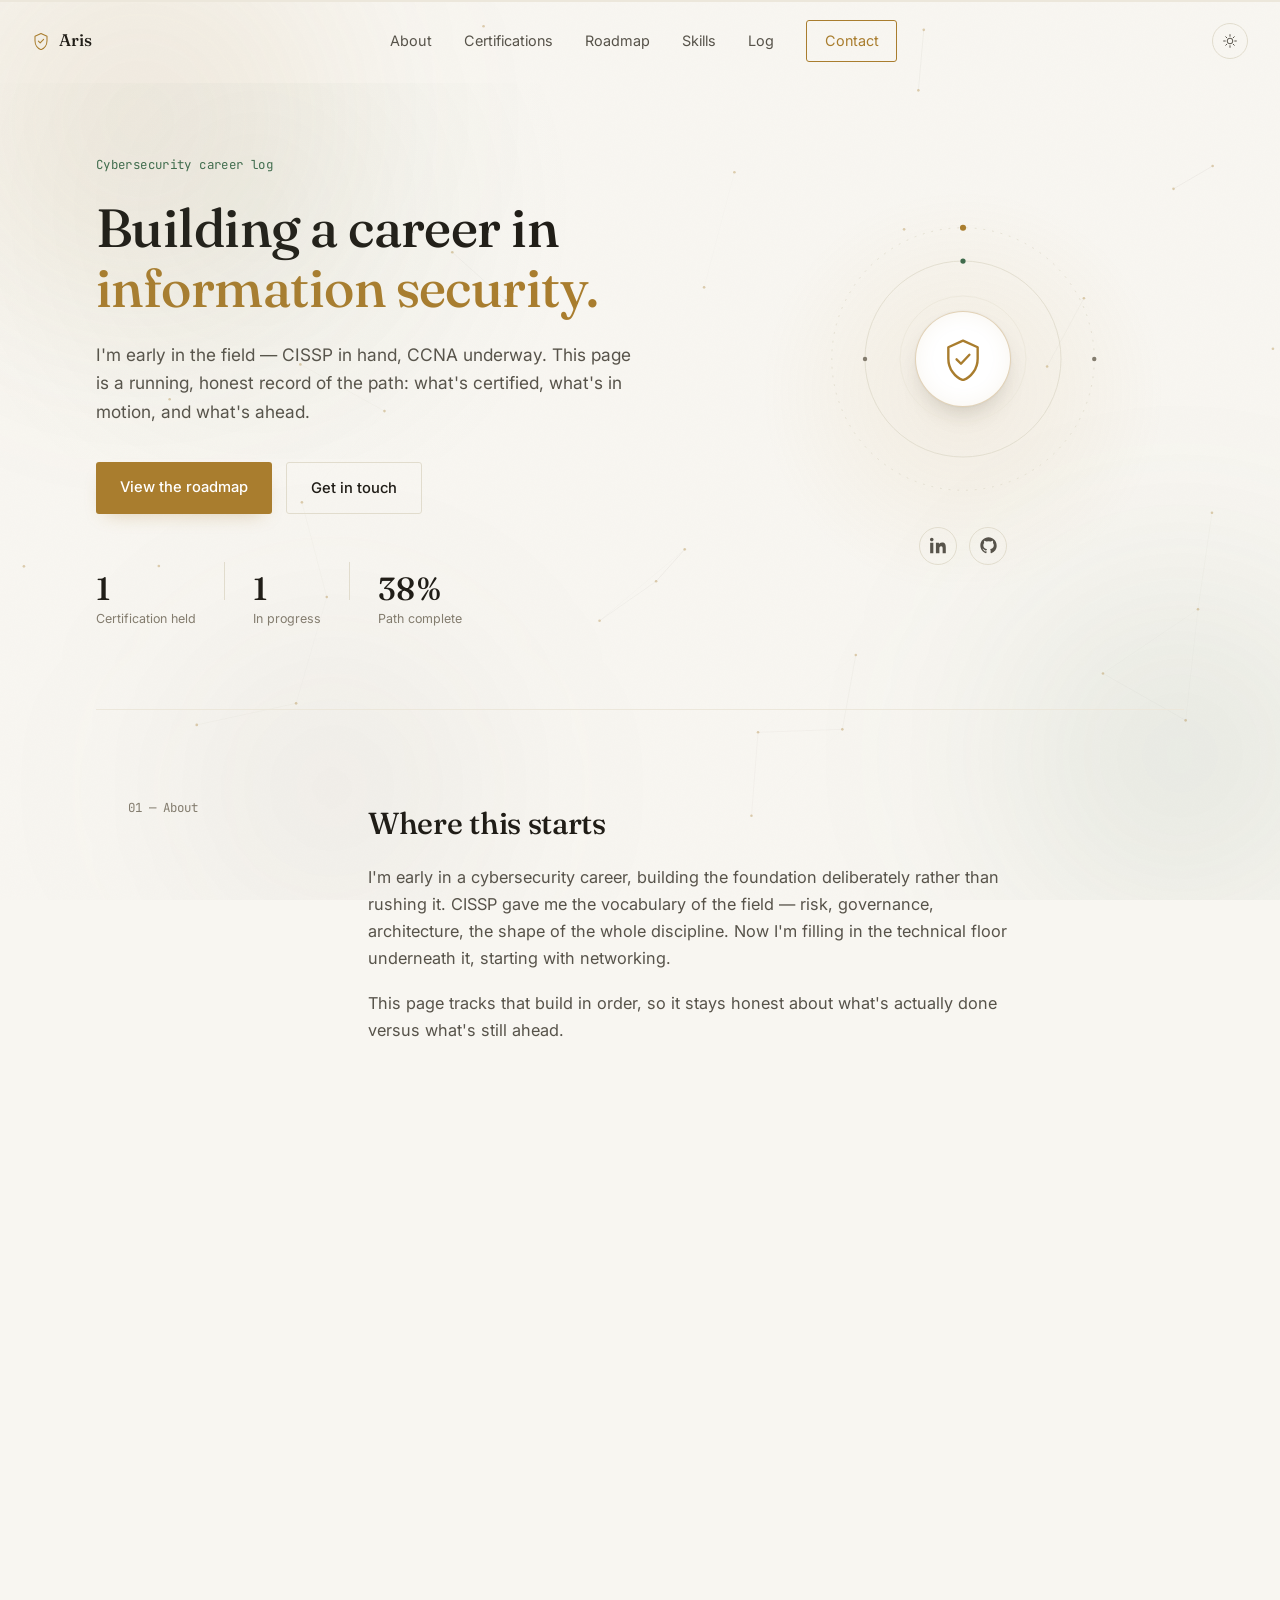
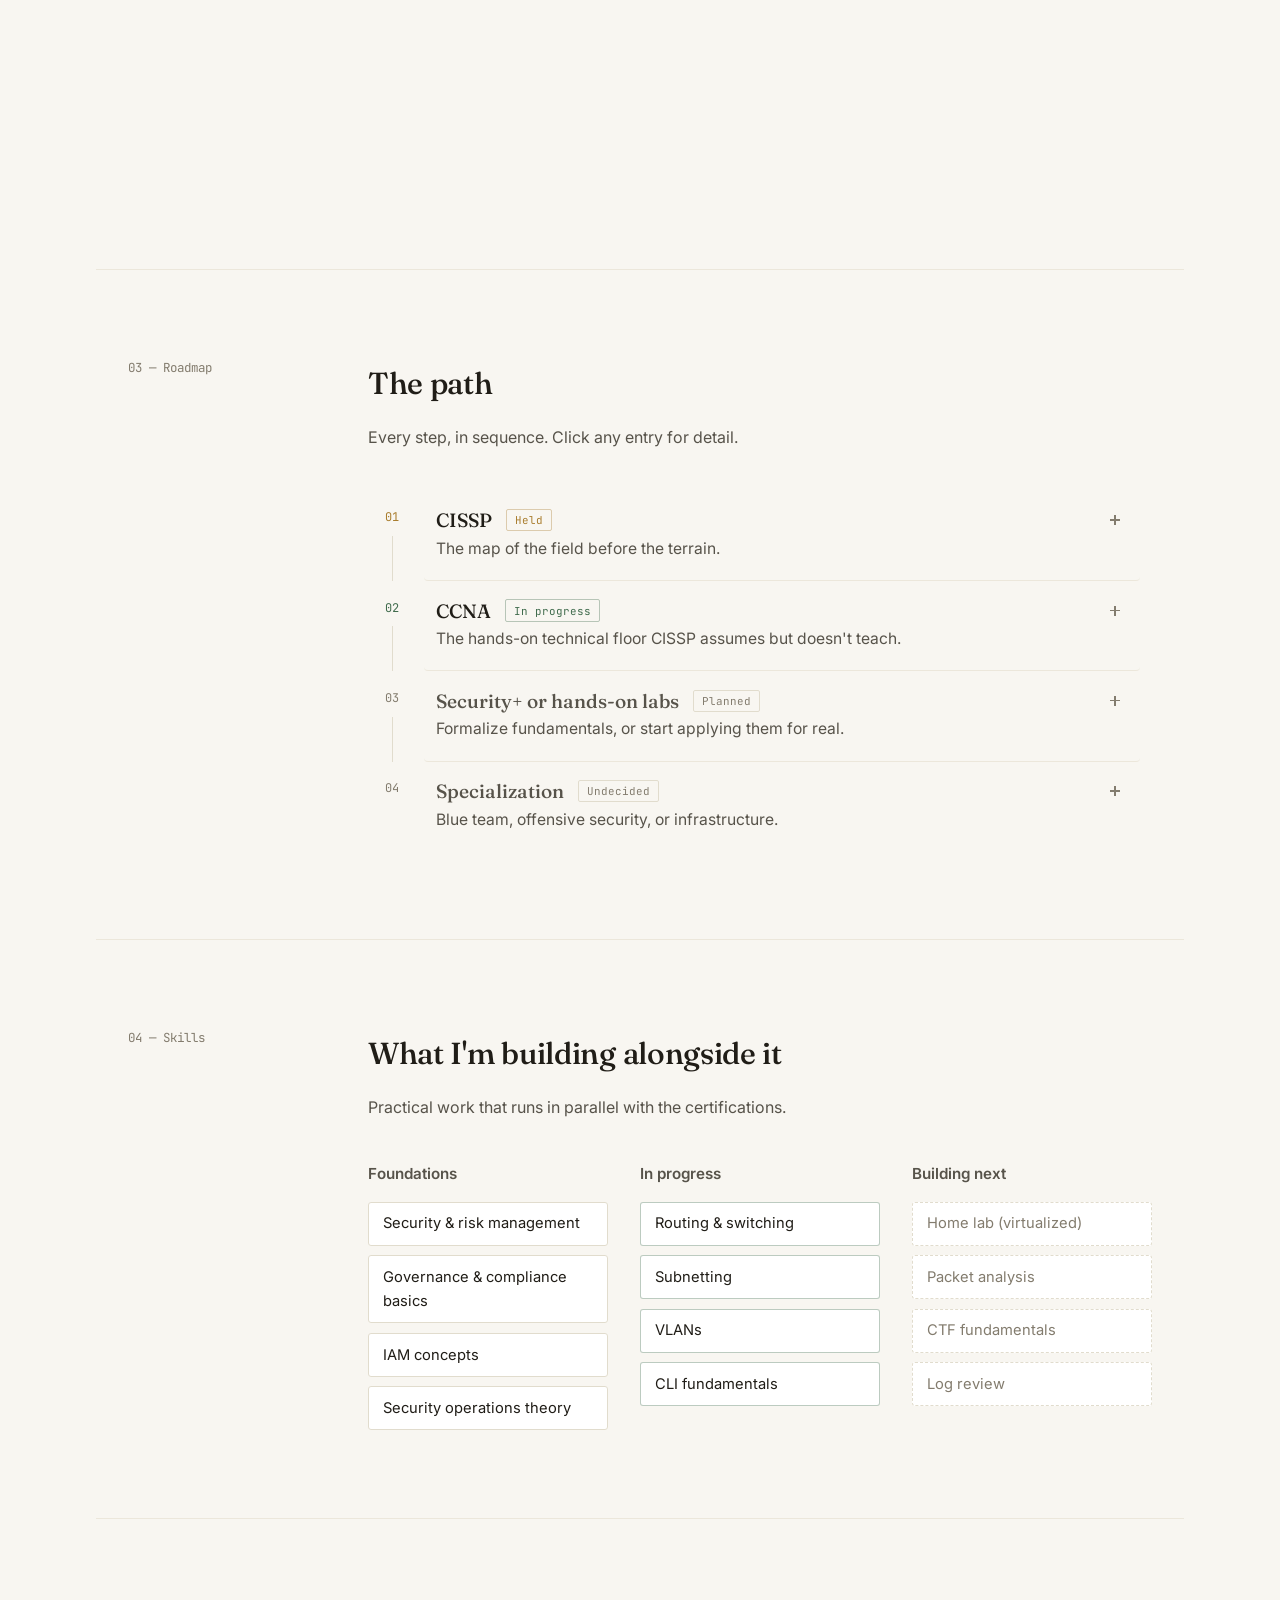
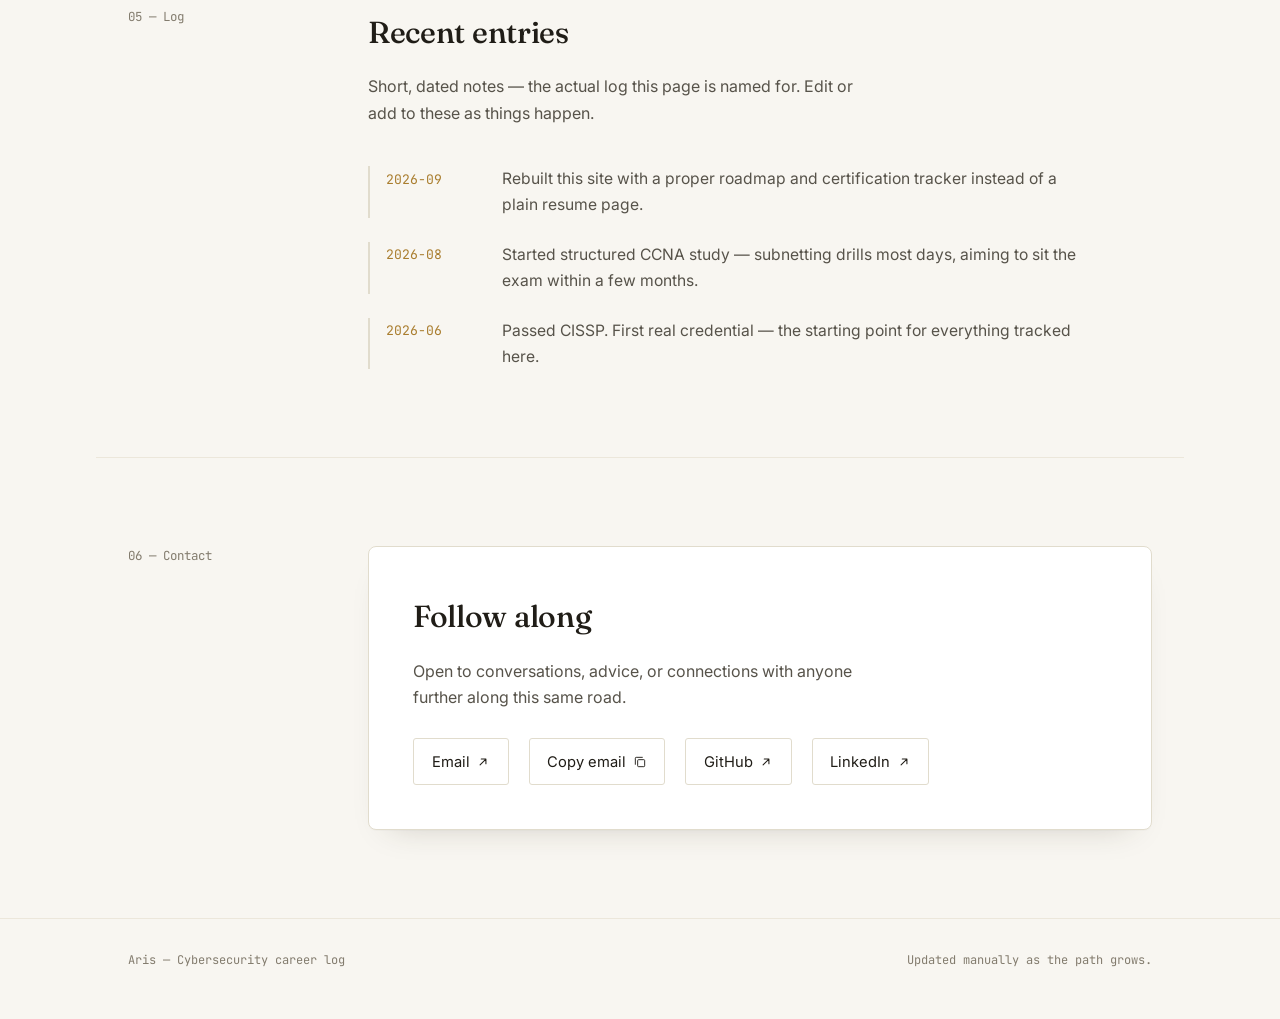
==== commit 1c8dc3c0: "Add files via upload" ====
--- a/index.html
+++ b/index.html
@@ -46,6 +46,11 @@
 <a href="#top-main" class="skip-link">Skip to content</a>
 
 <div class="top-accent" aria-hidden="true"><div class="top-accent-fill" id="scroll-progress"></div></div>
+<div class="bg-orbs" aria-hidden="true">
+  <div class="orb orb-gold" id="orb-gold"></div>
+  <div class="orb orb-sage" id="orb-sage"></div>
+  <div class="orb orb-ink" id="orb-ink"></div>
+</div>
 <canvas id="net-bg" aria-hidden="true"></canvas>
 <div class="grain" aria-hidden="true"></div>
 
@@ -62,6 +67,7 @@
     <a href="#certifications" data-nav="certifications">Certifications</a>
     <a href="#roadmap" data-nav="roadmap">Roadmap</a>
     <a href="#skills" data-nav="skills">Skills</a>
+    <a href="#log" data-nav="log">Log</a>
     <a href="#contact" data-nav="contact" class="nav-cta">Contact</a>
   </div>
   <button class="theme-toggle" id="theme-toggle" aria-label="Toggle light/dark theme" aria-pressed="false">
@@ -97,7 +103,7 @@
         </div>
         <div class="stat-divider"></div>
         <div class="stat">
-          <span class="stat-num" id="stat-progress" data-target="38">0</span><span class="stat-suffix">%</span>
+          <span class="stat-num-row"><span class="stat-num" id="stat-progress" data-target="38">0</span><span class="stat-suffix">%</span></span>
           <span class="stat-label">Path complete</span>
         </div>
       </div>
@@ -340,10 +346,38 @@
     </div>
   </section>
 
+  <section class="section log reveal" id="log">
+    <div class="section-grid">
+      <div class="section-label">
+        <p class="section-kicker">05 — Log</p>
+      </div>
+      <div class="section-content">
+        <h2>Recent entries</h2>
+        <p class="section-intro">Short, dated notes — the actual log this page is named for. Edit or add to these as things happen.</p>
+
+        <ul class="log-list">
+          <!-- Edit these entries as your own progress happens -->
+          <li class="log-entry reveal-item">
+            <span class="log-date">2026-09</span>
+            <span class="log-text">Rebuilt this site with a proper roadmap and certification tracker instead of a plain resume page.</span>
+          </li>
+          <li class="log-entry reveal-item">
+            <span class="log-date">2026-08</span>
+            <span class="log-text">Started structured CCNA study — subnetting drills most days, aiming to sit the exam within a few months.</span>
+          </li>
+          <li class="log-entry reveal-item">
+            <span class="log-date">2026-06</span>
+            <span class="log-text">Passed CISSP. First real credential — the starting point for everything tracked here.</span>
+          </li>
+        </ul>
+      </div>
+    </div>
+  </section>
+
   <section class="section contact reveal" id="contact">
     <div class="section-grid">
       <div class="section-label">
-        <p class="section-kicker">05 — Contact</p>
+        <p class="section-kicker">06 — Contact</p>
       </div>
       <div class="section-content">
         <div class="contact-card">
--- a/style.css
+++ b/style.css
@@ -60,9 +60,54 @@
 #net-bg {
   position: fixed;
   inset: 0;
+  z-index: 1;
+  pointer-events: none;
+}
+
+/* ---------- Parallax background orbs (depth layers) ---------- */
+
+.bg-orbs {
+  position: fixed;
+  inset: 0;
   z-index: 0;
+  overflow: hidden;
   pointer-events: none;
 }
+
+.orb {
+  position: absolute;
+  border-radius: 50%;
+  filter: blur(90px);
+  will-change: transform;
+}
+
+.orb-gold {
+  width: 560px;
+  height: 560px;
+  top: -160px;
+  left: -140px;
+  background: radial-gradient(circle, rgba(201,161,90,0.22), transparent 70%);
+}
+
+.orb-sage {
+  width: 520px;
+  height: 520px;
+  top: 55vh;
+  right: -160px;
+  background: radial-gradient(circle, rgba(122,155,131,0.18), transparent 70%);
+}
+
+.orb-ink {
+  width: 460px;
+  height: 460px;
+  top: 62vh;
+  left: 8vw;
+  background: radial-gradient(circle, rgba(154,162,176,0.12), transparent 70%);
+}
+
+html[data-theme="light"] .orb-gold { background: radial-gradient(circle, rgba(169,125,46,0.14), transparent 70%); }
+html[data-theme="light"] .orb-sage { background: radial-gradient(circle, rgba(63,107,76,0.12), transparent 70%); }
+html[data-theme="light"] .orb-ink { background: radial-gradient(circle, rgba(87,83,74,0.08), transparent 70%); }
 
 .grain {
   position: fixed;
@@ -146,7 +191,7 @@
   border-radius: 3px;
   transition: border-color 0.2s ease, color 0.2s ease !important;
 }
-.nav-cta:hover { border-color: var(--gold); color: var(--gold) !important; }
+.nav-cta:hover, .nav-cta.active { border-color: var(--gold); color: var(--gold) !important; }
 
 .nav-toggle {
   display: none;
@@ -289,13 +334,19 @@
   gap: 0.2rem;
 }
 
+.stat-num-row {
+  display: inline-flex;
+  align-items: baseline;
+}
+
 .stat-num, .stat-suffix {
   font-family: var(--serif);
   font-size: 2rem;
   color: var(--ink);
   font-weight: 500;
-}
-.stat-suffix { margin-left: -0.4rem; }
+  line-height: 1;
+}
+.stat-suffix { margin-left: 0.1rem; }
 
 .stat-label {
   font-size: 0.78rem;
@@ -331,6 +382,10 @@
   z-index: -1;
 }
 
+.hero-visual {
+  perspective: 900px;
+}
+
 .orbit-frame {
   position: relative;
   width: 280px;
@@ -338,6 +393,8 @@
   display: flex;
   align-items: center;
   justify-content: center;
+  transition: transform 0.35s ease-out;
+  transform-style: preserve-3d;
 }
 
 .orbit-svg {
@@ -610,7 +667,8 @@
   padding-top: 1.1rem;
 }
 
-.entry--done .entry-num, .entry--active .entry-num { color: var(--gold); }
+.entry--done .entry-num { color: var(--gold); }
+.entry--active .entry-num { color: var(--sage); }
 
 .entry-line {
   width: 1px;
@@ -769,6 +827,44 @@
   .skills-columns { grid-template-columns: 1fr; gap: 1.5rem; }
 }
 
+/* ---------- Log entries ---------- */
+
+.log-list {
+  list-style: none;
+  margin: 0;
+  padding: 0;
+  display: flex;
+  flex-direction: column;
+  gap: 1.5rem;
+}
+
+.log-entry {
+  display: grid;
+  grid-template-columns: 6rem 1fr;
+  gap: 1.25rem;
+  padding-left: 1rem;
+  border-left: 2px solid var(--line);
+  transition: border-color 0.2s ease;
+}
+.log-entry:hover { border-left-color: var(--gold); }
+
+.log-date {
+  font-family: var(--mono);
+  font-size: 0.82rem;
+  color: var(--gold);
+  padding-top: 0.15rem;
+}
+
+.log-text {
+  color: var(--ink-dim);
+  font-size: 0.98rem;
+  max-width: 36rem;
+}
+
+@media (max-width: 560px) {
+  .log-entry { grid-template-columns: 1fr; gap: 0.4rem; }
+}
+
 /* ---------- Contact ---------- */
 
 .contact-card {
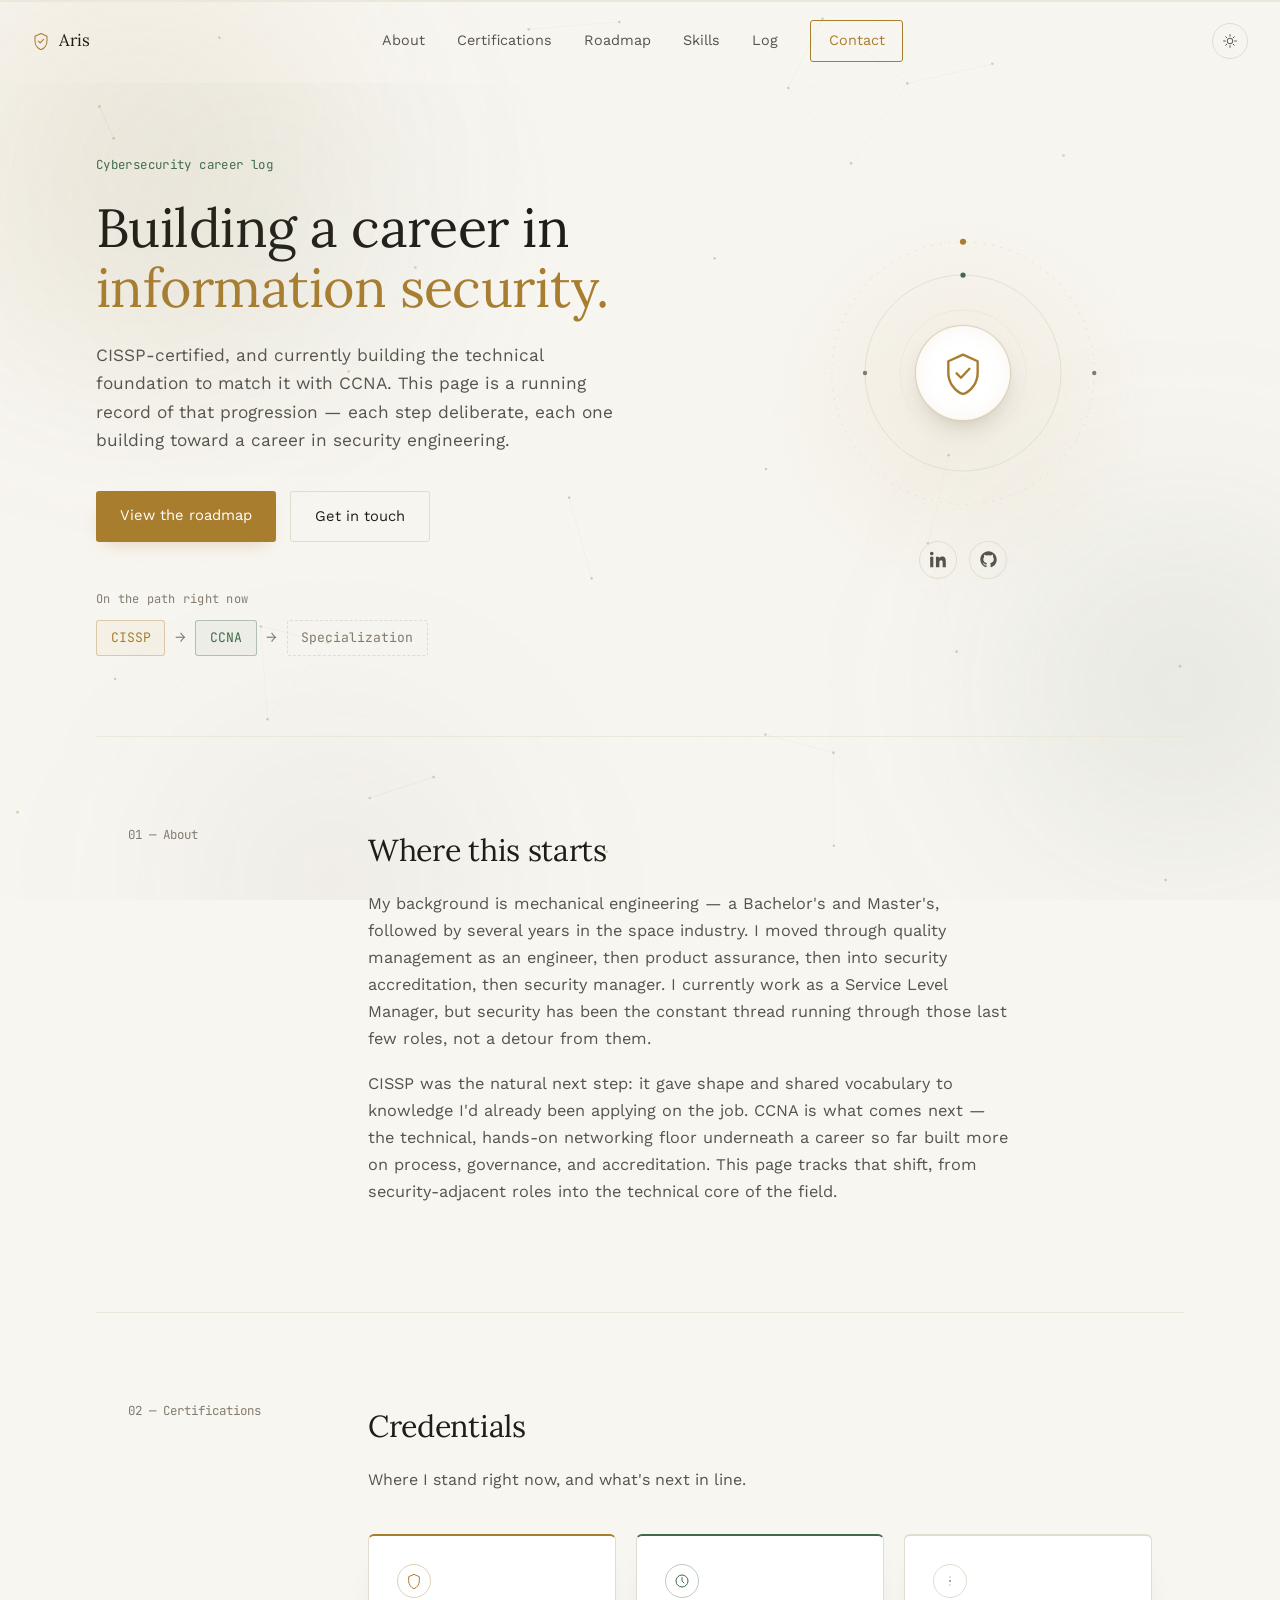
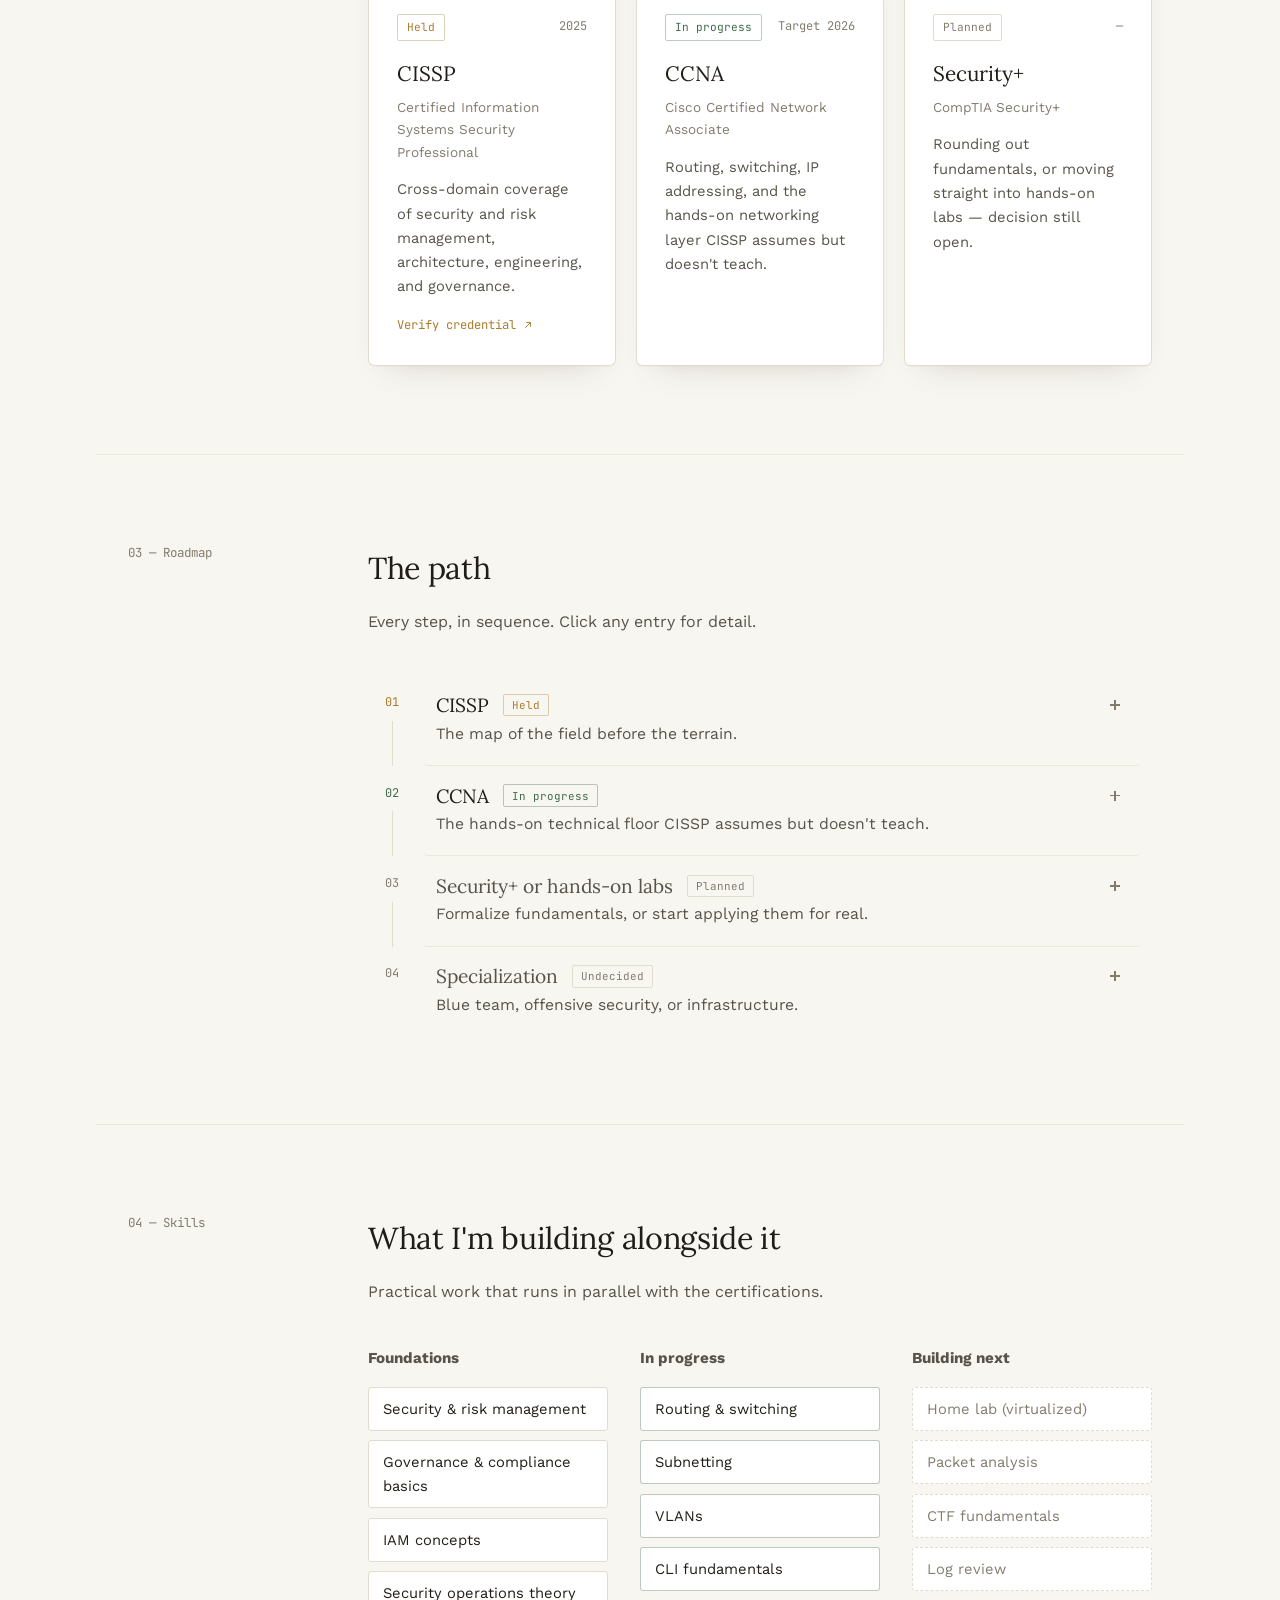
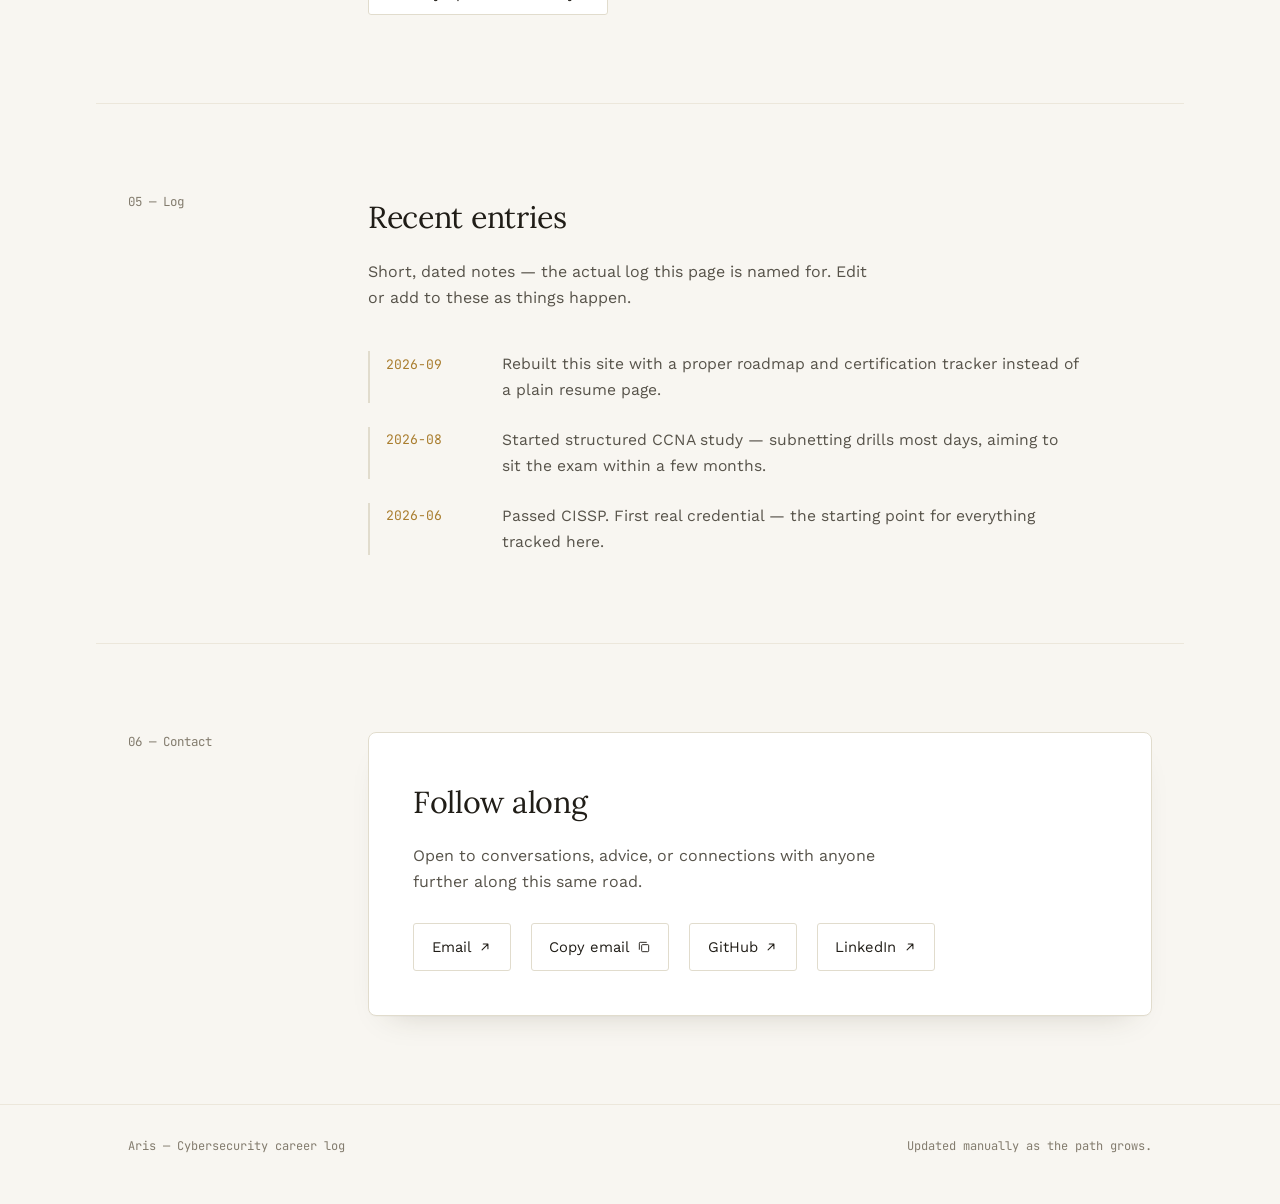
==== commit 111ca553: "Add files via upload" ====
--- a/index.html
+++ b/index.html
@@ -36,9 +36,6 @@
 </script>
 
 <link rel="icon" href="data:image/svg+xml,%3Csvg xmlns='http://www.w3.org/2000/svg' viewBox='0 0 24 24'%3E%3Cpath fill='%23c9a15a' d='M12 1l8 3.5v6c0 5.2-3.4 9.9-8 11.5-4.6-1.6-8-6.3-8-11.5v-6L12 1z'/%3E%3C/svg%3E">
-<link rel="preconnect" href="https://fonts.googleapis.com">
-<link rel="preconnect" href="https://fonts.gstatic.com" crossorigin>
-<link href="https://fonts.googleapis.com/css2?family=Fraunces:opsz,wght@9..144,400;9..144,500;9..144,600&family=Inter:wght@400;500;600&family=JetBrains+Mono:wght@400;500&display=swap" rel="stylesheet">
 <link rel="stylesheet" href="style.css">
 </head>
 <body>
@@ -84,27 +81,21 @@
     <div class="hero-copy">
       <p class="eyebrow">Cybersecurity career log</p>
       <h1>Building a career in<br><span class="hero-emphasis">information security.</span></h1>
-      <p class="hero-lede">I'm early in the field — CISSP in hand, CCNA underway. This page is a running, honest record of the path: what's certified, what's in motion, and what's ahead.</p>
+      <p class="hero-lede">CISSP-certified, and currently building the technical foundation to match it with CCNA. This page is a running record of that progression — each step deliberate, each one building toward a career in security engineering.</p>
 
       <div class="hero-actions">
         <a href="#roadmap" class="btn btn-primary">View the roadmap</a>
         <a href="#contact" class="btn btn-ghost">Get in touch</a>
       </div>
 
-      <div class="stat-row">
-        <div class="stat">
-          <span class="stat-num" data-target="1">0</span>
-          <span class="stat-label">Certification held</span>
-        </div>
-        <div class="stat-divider"></div>
-        <div class="stat">
-          <span class="stat-num" data-target="1">0</span>
-          <span class="stat-label">In progress</span>
-        </div>
-        <div class="stat-divider"></div>
-        <div class="stat">
-          <span class="stat-num-row"><span class="stat-num" id="stat-progress" data-target="38">0</span><span class="stat-suffix">%</span></span>
-          <span class="stat-label">Path complete</span>
+      <div class="focus-trail">
+        <span class="focus-label">On the path right now</span>
+        <div class="trail">
+          <span class="trail-step trail-step--done">CISSP</span>
+          <span class="trail-arrow" aria-hidden="true">→</span>
+          <span class="trail-step trail-step--active">CCNA</span>
+          <span class="trail-arrow" aria-hidden="true">→</span>
+          <span class="trail-step trail-step--next">Specialization</span>
         </div>
       </div>
     </div>
@@ -153,8 +144,8 @@
       </div>
       <div class="section-content">
         <h2>Where this starts</h2>
-        <p>I'm early in a cybersecurity career, building the foundation deliberately rather than rushing it. CISSP gave me the vocabulary of the field — risk, governance, architecture, the shape of the whole discipline. Now I'm filling in the technical floor underneath it, starting with networking.</p>
-        <p>This page tracks that build in order, so it stays honest about what's actually done versus what's still ahead.</p>
+        <p>My background is mechanical engineering — a Bachelor's and Master's, followed by several years in the space industry. I moved through quality management as an engineer, then product assurance, then into security accreditation, then security manager. I currently work as a Service Level Manager, but security has been the constant thread running through those last few roles, not a detour from them.</p>
+        <p>CISSP was the natural next step: it gave shape and shared vocabulary to knowledge I'd already been applying on the job. CCNA is what comes next — the technical, hands-on networking floor underneath a career so far built more on process, governance, and accreditation. This page tracks that shift, from security-adjacent roles into the technical core of the field.</p>
       </div>
     </div>
   </section>
--- a/style.css
+++ b/style.css
@@ -1,3 +1,48 @@
+/* ---------- Self-hosted fonts (no third-party font requests / GDPR-friendly) ---------- */
+
+@font-face {
+  font-family: 'Lora';
+  src: url('assets/fonts/Lora-Regular.woff2') format('woff2');
+  font-weight: 400 500;
+  font-style: normal;
+  font-display: swap;
+}
+@font-face {
+  font-family: 'Lora';
+  src: url('assets/fonts/Lora-Bold.woff2') format('woff2');
+  font-weight: 600 700;
+  font-style: normal;
+  font-display: swap;
+}
+@font-face {
+  font-family: 'Work Sans';
+  src: url('assets/fonts/WorkSans-Regular.woff2') format('woff2');
+  font-weight: 400 500;
+  font-style: normal;
+  font-display: swap;
+}
+@font-face {
+  font-family: 'Work Sans';
+  src: url('assets/fonts/WorkSans-Bold.woff2') format('woff2');
+  font-weight: 600 700;
+  font-style: normal;
+  font-display: swap;
+}
+@font-face {
+  font-family: 'JetBrains Mono';
+  src: url('assets/fonts/JetBrainsMono-Regular.woff2') format('woff2');
+  font-weight: 400 500;
+  font-style: normal;
+  font-display: swap;
+}
+@font-face {
+  font-family: 'JetBrains Mono';
+  src: url('assets/fonts/JetBrainsMono-Bold.woff2') format('woff2');
+  font-weight: 600 700;
+  font-style: normal;
+  font-display: swap;
+}
+
 :root {
   --bg: #0b0e13;
   --bg-raised: #11151c;
@@ -12,8 +57,8 @@
   --line: #232936;
   --line-soft: #1a1f29;
 
-  --serif: 'Fraunces', Georgia, serif;
-  --sans: 'Inter', -apple-system, BlinkMacSystemFont, sans-serif;
+  --serif: 'Lora', Georgia, serif;
+  --sans: 'Work Sans', -apple-system, BlinkMacSystemFont, sans-serif;
   --mono: 'JetBrains Mono', ui-monospace, Menlo, monospace;
 
   --max: 68rem;
@@ -321,42 +366,43 @@
 }
 .btn-ghost:hover { border-color: var(--gold); color: var(--gold); transform: translateY(-2px); }
 
-.stat-row {
-  display: flex;
-  align-items: baseline;
-  gap: 1.75rem;
+/* ---------- Focus trail (replaces raw stat counters) ---------- */
+
+.focus-trail {
+  display: flex;
+  flex-direction: column;
+  gap: 0.6rem;
+}
+
+.focus-label {
+  font-family: var(--mono);
+  font-size: 0.75rem;
+  color: var(--ink-faint);
+  letter-spacing: 0.02em;
+}
+
+.trail {
+  display: flex;
+  align-items: center;
+  gap: 0.6rem;
   flex-wrap: wrap;
 }
 
-.stat {
-  display: flex;
-  flex-direction: column;
-  gap: 0.2rem;
-}
-
-.stat-num-row {
-  display: inline-flex;
-  align-items: baseline;
-}
-
-.stat-num, .stat-suffix {
-  font-family: var(--serif);
-  font-size: 2rem;
-  color: var(--ink);
-  font-weight: 500;
-  line-height: 1;
-}
-.stat-suffix { margin-left: 0.1rem; }
-
-.stat-label {
-  font-size: 0.78rem;
+.trail-step {
+  font-family: var(--mono);
+  font-size: 0.82rem;
+  padding: 0.4rem 0.85rem;
+  border-radius: 3px;
+  border: 1px solid;
+}
+
+.trail-step--done { color: var(--gold); border-color: var(--gold-dim); background: rgba(201,161,90,0.06); }
+.trail-step--active { color: var(--sage); border-color: var(--sage-dim); background: rgba(122,155,131,0.07); }
+.trail-step--next { color: var(--ink-faint); border-color: var(--line); border-style: dashed; }
+
+.trail-arrow {
   color: var(--ink-faint);
-}
-
-.stat-divider {
-  width: 1px;
-  height: 2.4rem;
-  background: var(--line);
+  font-size: 0.9rem;
 }
 
 /* Hero visual: orbit graphic + socials */
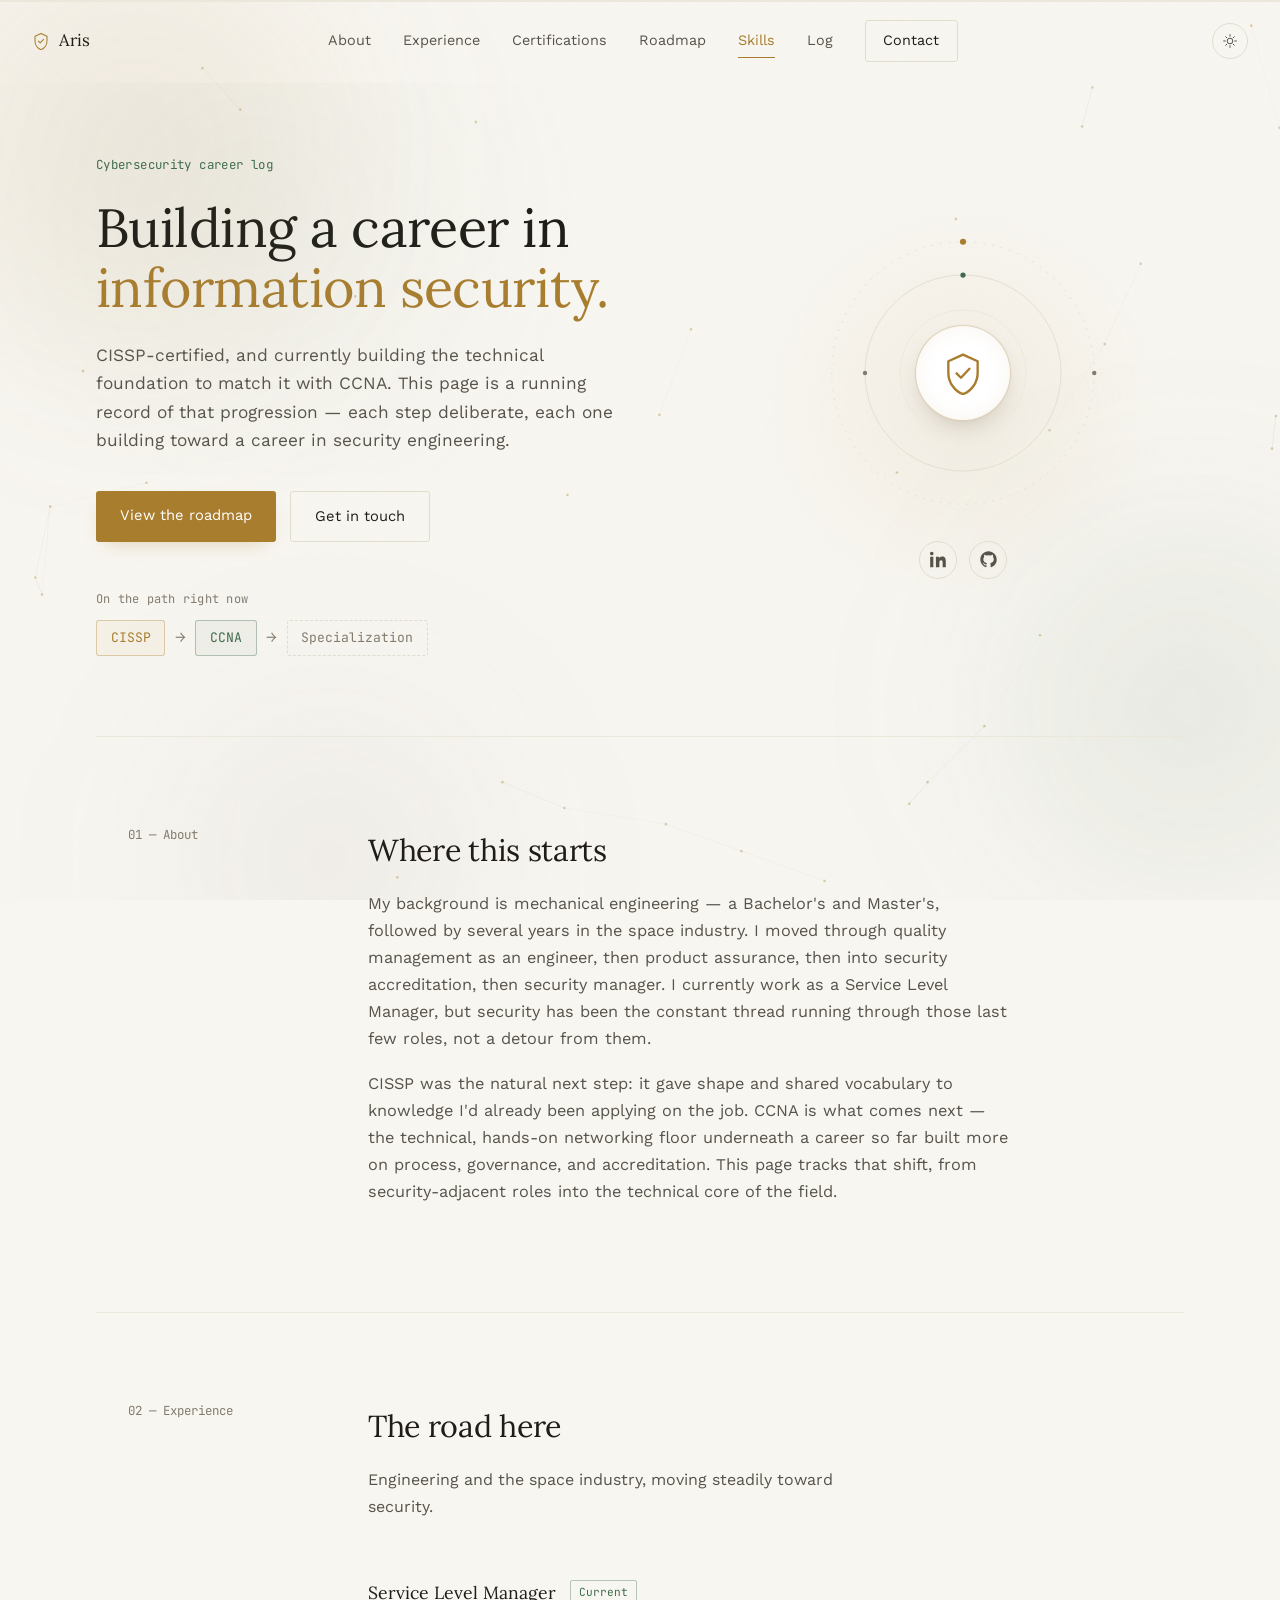
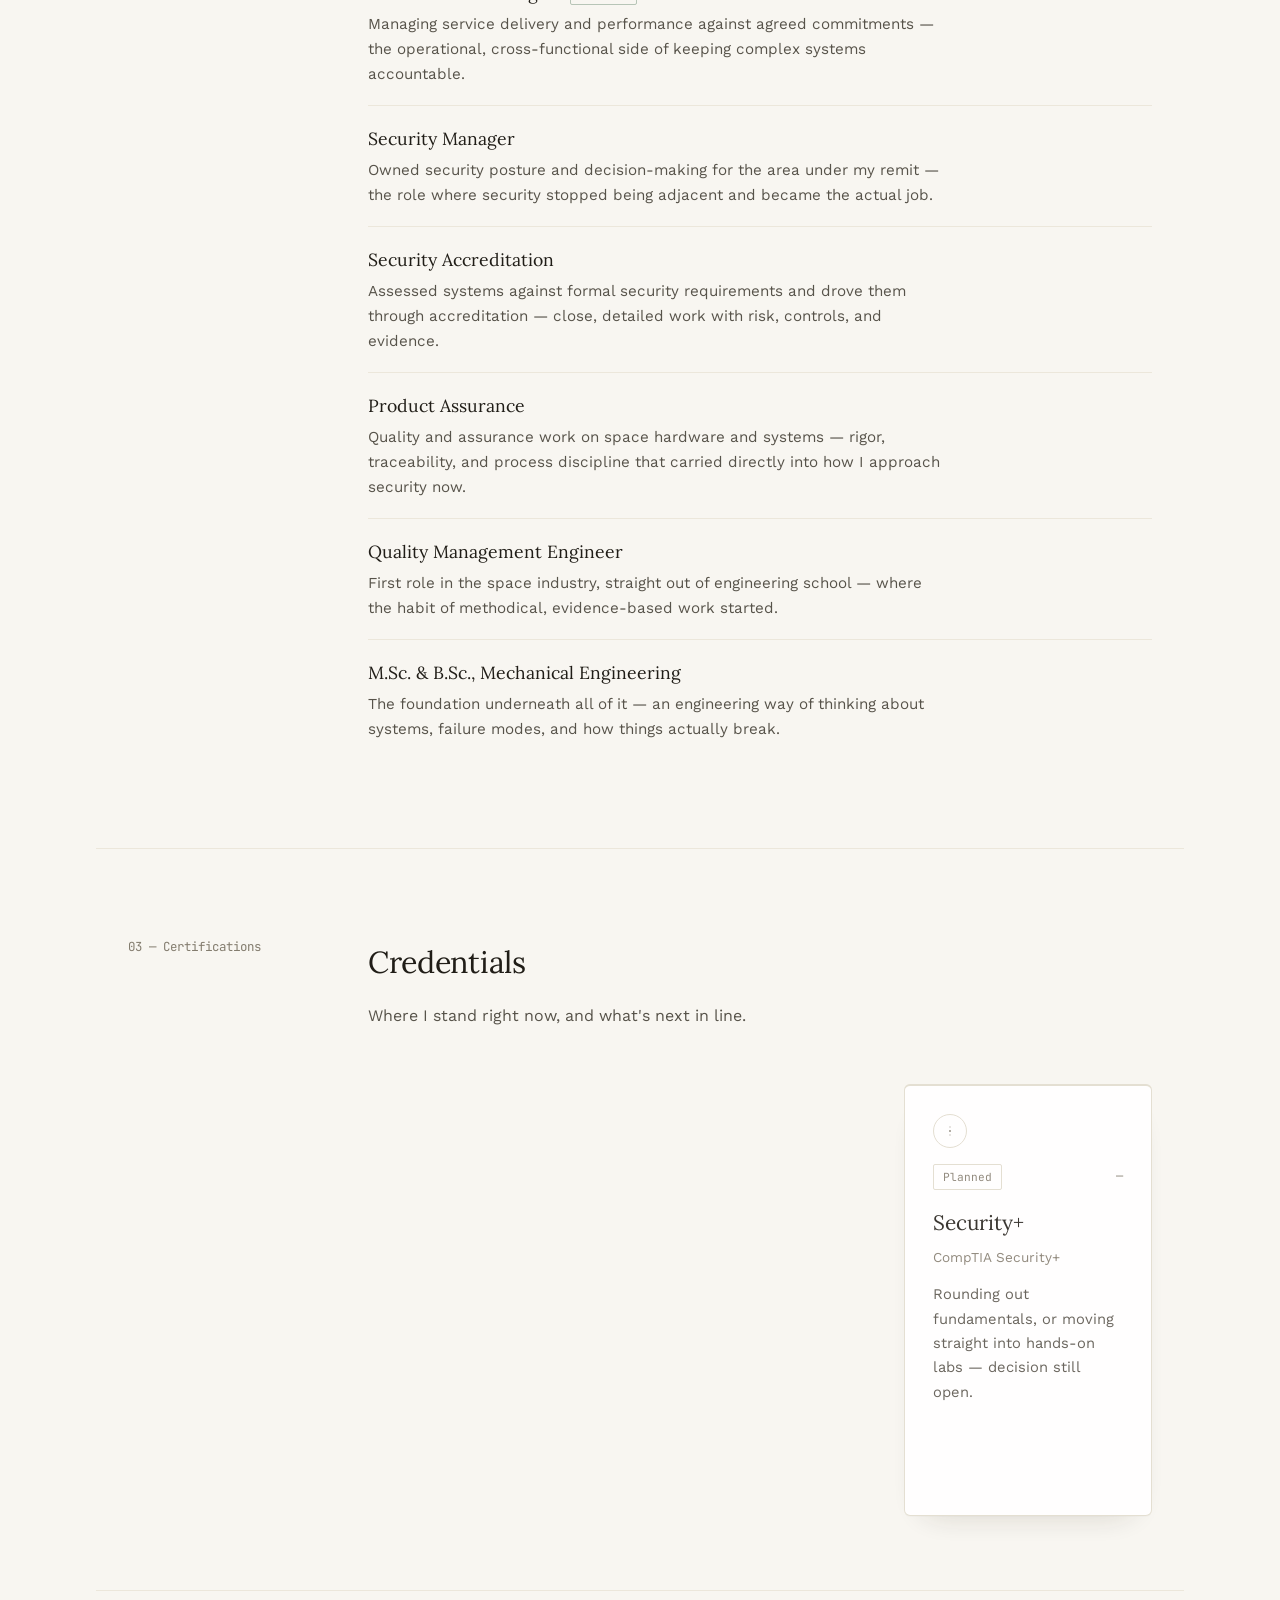
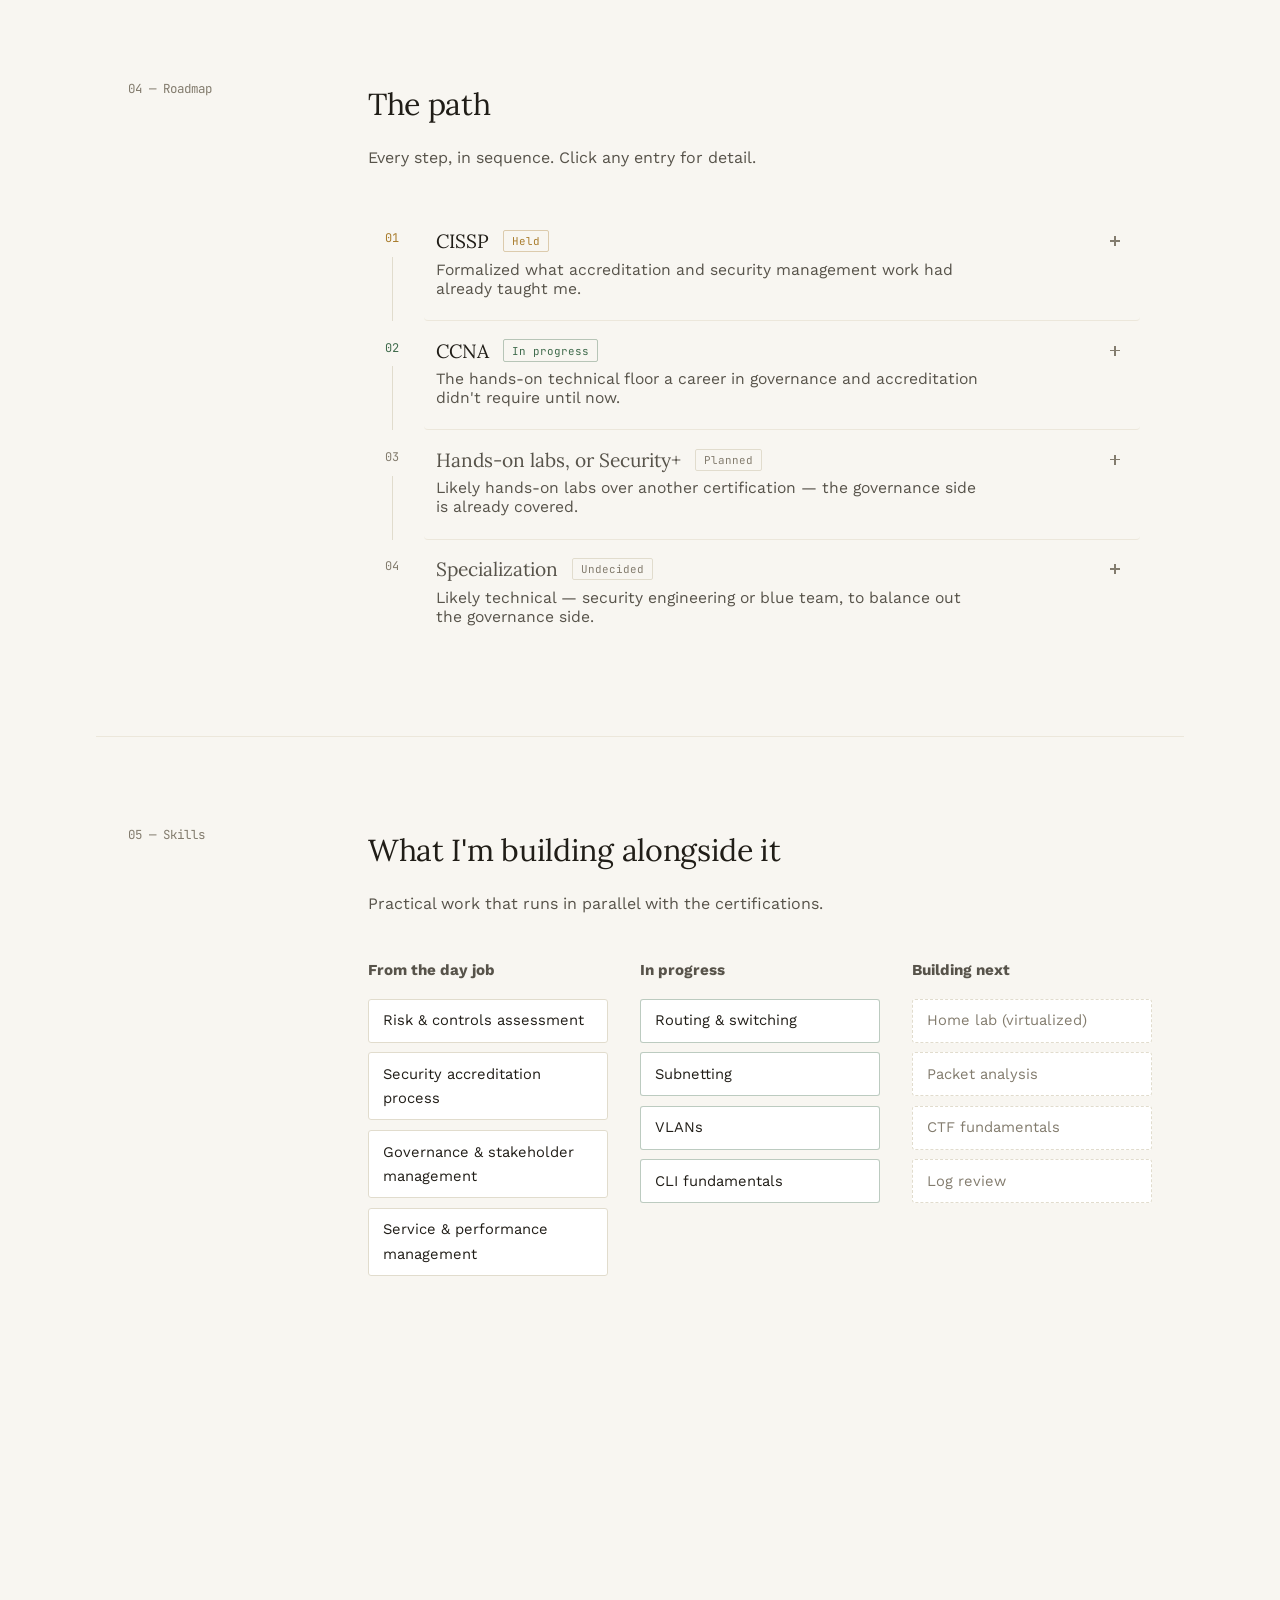
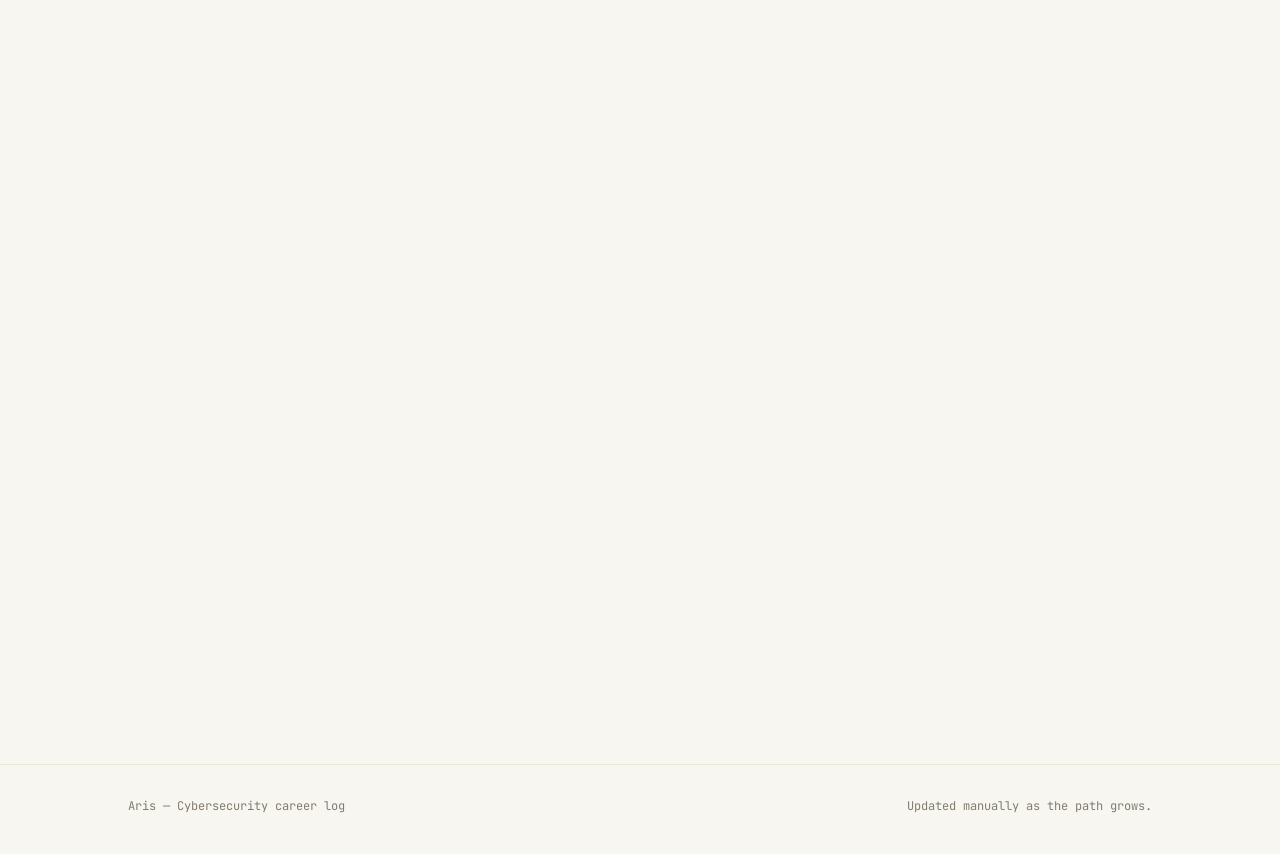
==== commit fcb3af34: "Add files via upload" ====
--- a/index.html
+++ b/index.html
@@ -3,19 +3,19 @@
 <head>
 <meta charset="UTF-8">
 <meta name="viewport" content="width=device-width, initial-scale=1.0">
-<title>Aris — Cybersecurity Career Log</title>
-<meta name="description" content="Tracking a path into cybersecurity — CISSP held, CCNA in progress.">
+<title>Aris — Security Accreditation &amp; Management → Cybersecurity</title>
+<meta name="description" content="Engineer with a background in security accreditation and security management, now building deeper technical skills — CISSP held, CCNA in progress.">
 
 <meta property="og:type" content="website">
-<meta property="og:title" content="Aris — Cybersecurity Career Log">
-<meta property="og:description" content="Tracking a path into cybersecurity — CISSP held, CCNA in progress.">
+<meta property="og:title" content="Aris — Security Accreditation &amp; Management → Cybersecurity">
+<meta property="og:description" content="Engineer with a background in security accreditation and security management, now building deeper technical skills — CISSP held, CCNA in progress.">
 <meta property="og:url" content="https://aris-infosec.github.io/">
 <meta property="og:image" content="https://aris-infosec.github.io/assets/og-image.png">
 <meta property="og:image:width" content="1200">
 <meta property="og:image:height" content="630">
 <meta name="twitter:card" content="summary_large_image">
-<meta name="twitter:title" content="Aris — Cybersecurity Career Log">
-<meta name="twitter:description" content="Tracking a path into cybersecurity — CISSP held, CCNA in progress.">
+<meta name="twitter:title" content="Aris — Security Accreditation &amp; Management → Cybersecurity">
+<meta name="twitter:description" content="Engineer with a background in security accreditation and security management, now building deeper technical skills — CISSP held, CCNA in progress.">
 <meta name="twitter:image" content="https://aris-infosec.github.io/assets/og-image.png">
 <link rel="canonical" href="https://aris-infosec.github.io/">
 <link rel="apple-touch-icon" href="assets/apple-touch-icon.png">
@@ -26,8 +26,9 @@
   "@type": "Person",
   "name": "Aris",
   "url": "https://aris-infosec.github.io/",
-  "jobTitle": "Aspiring Cybersecurity Professional",
-  "knowsAbout": ["Information Security", "Networking", "CISSP", "CCNA"],
+  "jobTitle": "Service Level Manager",
+  "description": "Engineer with a background in quality management, product assurance, security accreditation, and security management in the space industry, now building deeper technical cybersecurity skills.",
+  "knowsAbout": ["Information Security", "Security Accreditation", "Risk Management", "Networking", "CISSP", "CCNA"],
   "sameAs": [
     "https://github.com/yourhandle",
     "https://linkedin.com/in/yourhandle"
@@ -61,6 +62,7 @@
   </a>
   <div class="nav-links">
     <a href="#about" data-nav="about">About</a>
+    <a href="#experience" data-nav="experience">Experience</a>
     <a href="#certifications" data-nav="certifications">Certifications</a>
     <a href="#roadmap" data-nav="roadmap">Roadmap</a>
     <a href="#skills" data-nav="skills">Skills</a>
@@ -150,10 +152,62 @@
     </div>
   </section>
 
+  <section class="section experience reveal" id="experience">
+    <div class="section-grid">
+      <div class="section-label">
+        <p class="section-kicker">02 — Experience</p>
+      </div>
+      <div class="section-content">
+        <h2>The road here</h2>
+        <p class="section-intro">Engineering and the space industry, moving steadily toward security.</p>
+
+        <ol class="exp-list">
+          <li class="exp-item reveal-item">
+            <div class="exp-top">
+              <h3>Service Level Manager</h3>
+              <span class="exp-current">Current</span>
+            </div>
+            <p class="exp-desc">Managing service delivery and performance against agreed commitments — the operational, cross-functional side of keeping complex systems accountable.</p>
+          </li>
+          <li class="exp-item reveal-item">
+            <div class="exp-top">
+              <h3>Security Manager</h3>
+            </div>
+            <p class="exp-desc">Owned security posture and decision-making for the area under my remit — the role where security stopped being adjacent and became the actual job.</p>
+          </li>
+          <li class="exp-item reveal-item">
+            <div class="exp-top">
+              <h3>Security Accreditation</h3>
+            </div>
+            <p class="exp-desc">Assessed systems against formal security requirements and drove them through accreditation — close, detailed work with risk, controls, and evidence.</p>
+          </li>
+          <li class="exp-item reveal-item">
+            <div class="exp-top">
+              <h3>Product Assurance</h3>
+            </div>
+            <p class="exp-desc">Quality and assurance work on space hardware and systems — rigor, traceability, and process discipline that carried directly into how I approach security now.</p>
+          </li>
+          <li class="exp-item reveal-item">
+            <div class="exp-top">
+              <h3>Quality Management Engineer</h3>
+            </div>
+            <p class="exp-desc">First role in the space industry, straight out of engineering school — where the habit of methodical, evidence-based work started.</p>
+          </li>
+          <li class="exp-item reveal-item">
+            <div class="exp-top">
+              <h3>M.Sc. &amp; B.Sc., Mechanical Engineering</h3>
+            </div>
+            <p class="exp-desc">The foundation underneath all of it — an engineering way of thinking about systems, failure modes, and how things actually break.</p>
+          </li>
+        </ol>
+      </div>
+    </div>
+  </section>
+
   <section class="section certifications reveal" id="certifications">
     <div class="section-grid">
       <div class="section-label">
-        <p class="section-kicker">02 — Certifications</p>
+        <p class="section-kicker">03 — Certifications</p>
       </div>
       <div class="section-content">
         <h2>Credentials</h2>
@@ -210,7 +264,7 @@
   <section class="section roadmap reveal" id="roadmap">
     <div class="section-grid">
       <div class="section-label">
-        <p class="section-kicker">03 — Roadmap</p>
+        <p class="section-kicker">04 — Roadmap</p>
       </div>
       <div class="section-content">
         <h2>The path</h2>
@@ -229,9 +283,9 @@
                 <span class="tag tag--done">Held</span>
                 <span class="entry-toggle" aria-hidden="true"></span>
               </div>
-              <p class="entry-summary">The map of the field before the terrain.</p>
+              <p class="entry-summary">Formalized what accreditation and security management work had already taught me.</p>
               <div class="entry-detail">
-                <p>Covers security and risk management, asset security, architecture and engineering, communication and network security, IAM, assessment and testing, security operations, and software development security — eight domains, broad rather than deep. It's the reason I can talk about the field coherently before knowing how to configure a switch.</p>
+                <p>Covers security and risk management, asset security, architecture and engineering, communication and network security, IAM, assessment and testing, security operations, and software development security — eight domains. Much of this overlapped with what I'd already been doing in accreditation and security manager roles; CISSP gave it a shared vocabulary and structure.</p>
               </div>
             </button>
           </li>
@@ -247,9 +301,9 @@
                 <span class="tag tag--active">In progress</span>
                 <span class="entry-toggle" aria-hidden="true"></span>
               </div>
-              <p class="entry-summary">The hands-on technical floor CISSP assumes but doesn't teach.</p>
+              <p class="entry-summary">The hands-on technical floor a career in governance and accreditation didn't require until now.</p>
               <div class="entry-detail">
-                <p>Routing and switching, IP addressing and subnetting, VLANs, basic network security, and enough command-line comfort to actually configure the devices I've only read about so far. This is where the theory starts getting hands.</p>
+                <p>Routing and switching, IP addressing and subnetting, VLANs, basic network security, and enough command-line comfort to actually configure the devices I've mostly assessed and governed rather than built. This is the deliberate move from process into technical depth.</p>
               </div>
             </button>
           </li>
@@ -261,13 +315,13 @@
             </div>
             <button class="entry-body" aria-expanded="false">
               <div class="entry-top">
-                <h3>Security+ or hands-on labs</h3>
+                <h3>Hands-on labs, or Security+</h3>
                 <span class="tag tag--next">Planned</span>
                 <span class="entry-toggle" aria-hidden="true"></span>
               </div>
-              <p class="entry-summary">Formalize fundamentals, or start applying them for real.</p>
+              <p class="entry-summary">Likely hands-on labs over another certification — the governance side is already covered.</p>
               <div class="entry-detail">
-                <p>Undecided between rounding out fundamentals formally with Security+, or moving straight into practice — a home lab, TryHackMe rooms, or entry-level CTFs — to start applying the CCNA material against something real.</p>
+                <p>Given the day job already covers governance and risk in depth, this step is more likely to be practical than another exam — a home lab, TryHackMe rooms, or entry-level CTFs, to start applying the CCNA material against something real. Security+ stays an option if a gap shows up along the way.</p>
               </div>
             </button>
           </li>
@@ -283,9 +337,9 @@
                 <span class="tag tag--next">Undecided</span>
                 <span class="entry-toggle" aria-hidden="true"></span>
               </div>
-              <p class="entry-summary">Blue team, offensive security, or infrastructure.</p>
+              <p class="entry-summary">Likely technical — security engineering or blue team, to balance out the governance side.</p>
               <div class="entry-detail">
-                <p>Blue team work (SOC, detection, incident response), offensive security (pentesting, red team), or infrastructure-focused security engineering are all still on the table. Rather than guess now, the plan is to get enough hands-on exposure through labs and CCNA-adjacent work to make an informed choice.</p>
+                <p>With accreditation and security management already covered by the day job, the more useful direction is probably the technical side I don't yet have — security engineering, blue team work (SOC, detection, incident response), or infrastructure-focused roles. Not fully decided, but the pull is toward hands-on over more governance.</p>
               </div>
             </button>
           </li>
@@ -298,7 +352,7 @@
   <section class="section skills reveal" id="skills">
     <div class="section-grid">
       <div class="section-label">
-        <p class="section-kicker">04 — Skills</p>
+        <p class="section-kicker">05 — Skills</p>
       </div>
       <div class="section-content">
         <h2>What I'm building alongside it</h2>
@@ -306,12 +360,12 @@
 
         <div class="skills-columns">
           <div class="skill-group reveal-item">
-            <h3>Foundations</h3>
+            <h3>From the day job</h3>
             <ul class="chip-list">
-              <li>Security &amp; risk management</li>
-              <li>Governance &amp; compliance basics</li>
-              <li>IAM concepts</li>
-              <li>Security operations theory</li>
+              <li>Risk &amp; controls assessment</li>
+              <li>Security accreditation process</li>
+              <li>Governance &amp; stakeholder management</li>
+              <li>Service &amp; performance management</li>
             </ul>
           </div>
           <div class="skill-group reveal-item">
@@ -340,7 +394,7 @@
   <section class="section log reveal" id="log">
     <div class="section-grid">
       <div class="section-label">
-        <p class="section-kicker">05 — Log</p>
+        <p class="section-kicker">06 — Log</p>
       </div>
       <div class="section-content">
         <h2>Recent entries</h2>
@@ -368,7 +422,7 @@
   <section class="section contact reveal" id="contact">
     <div class="section-grid">
       <div class="section-label">
-        <p class="section-kicker">06 — Contact</p>
+        <p class="section-kicker">07 — Contact</p>
       </div>
       <div class="section-content">
         <div class="contact-card">
--- a/style.css
+++ b/style.css
@@ -873,6 +873,53 @@
   .skills-columns { grid-template-columns: 1fr; gap: 1.5rem; }
 }
 
+/* ---------- Experience ---------- */
+
+.exp-list {
+  list-style: none;
+  margin: 0;
+  padding: 0;
+  display: flex;
+  flex-direction: column;
+  gap: 0;
+}
+
+.exp-item {
+  padding: 1.1rem 0;
+  border-bottom: 1px solid var(--line-soft);
+}
+.exp-item:last-child { border-bottom: none; }
+
+.exp-top {
+  display: flex;
+  align-items: center;
+  gap: 0.85rem;
+  margin-bottom: 0.35rem;
+  flex-wrap: wrap;
+}
+
+.exp-top h3 {
+  font-size: 1.1rem;
+  font-weight: 500;
+  margin: 0;
+}
+
+.exp-current {
+  font-family: var(--mono);
+  font-size: 0.7rem;
+  color: var(--sage);
+  border: 1px solid var(--sage-dim);
+  padding: 0.15rem 0.5rem;
+  border-radius: 2px;
+}
+
+.exp-desc {
+  color: var(--ink-dim);
+  font-size: 0.95rem;
+  max-width: 36rem;
+  margin: 0;
+}
+
 /* ---------- Log entries ---------- */
 
 .log-list {
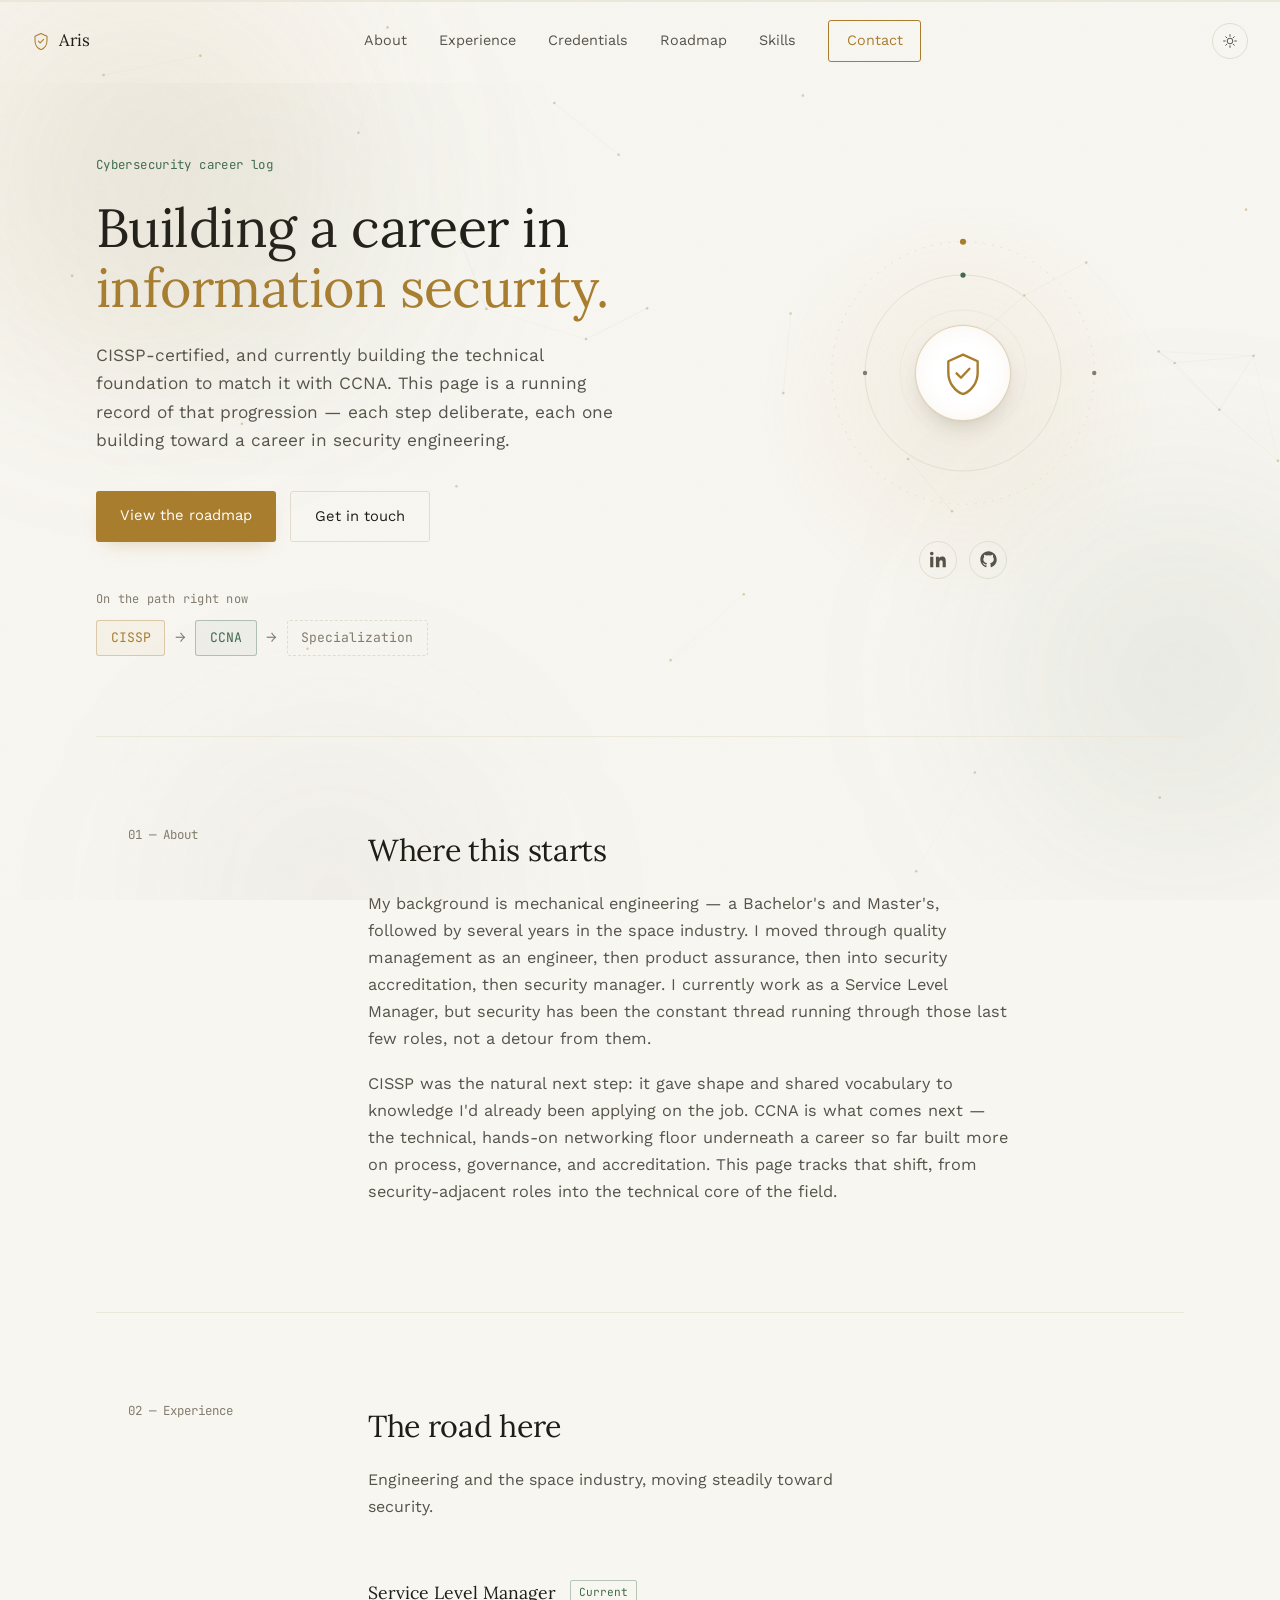
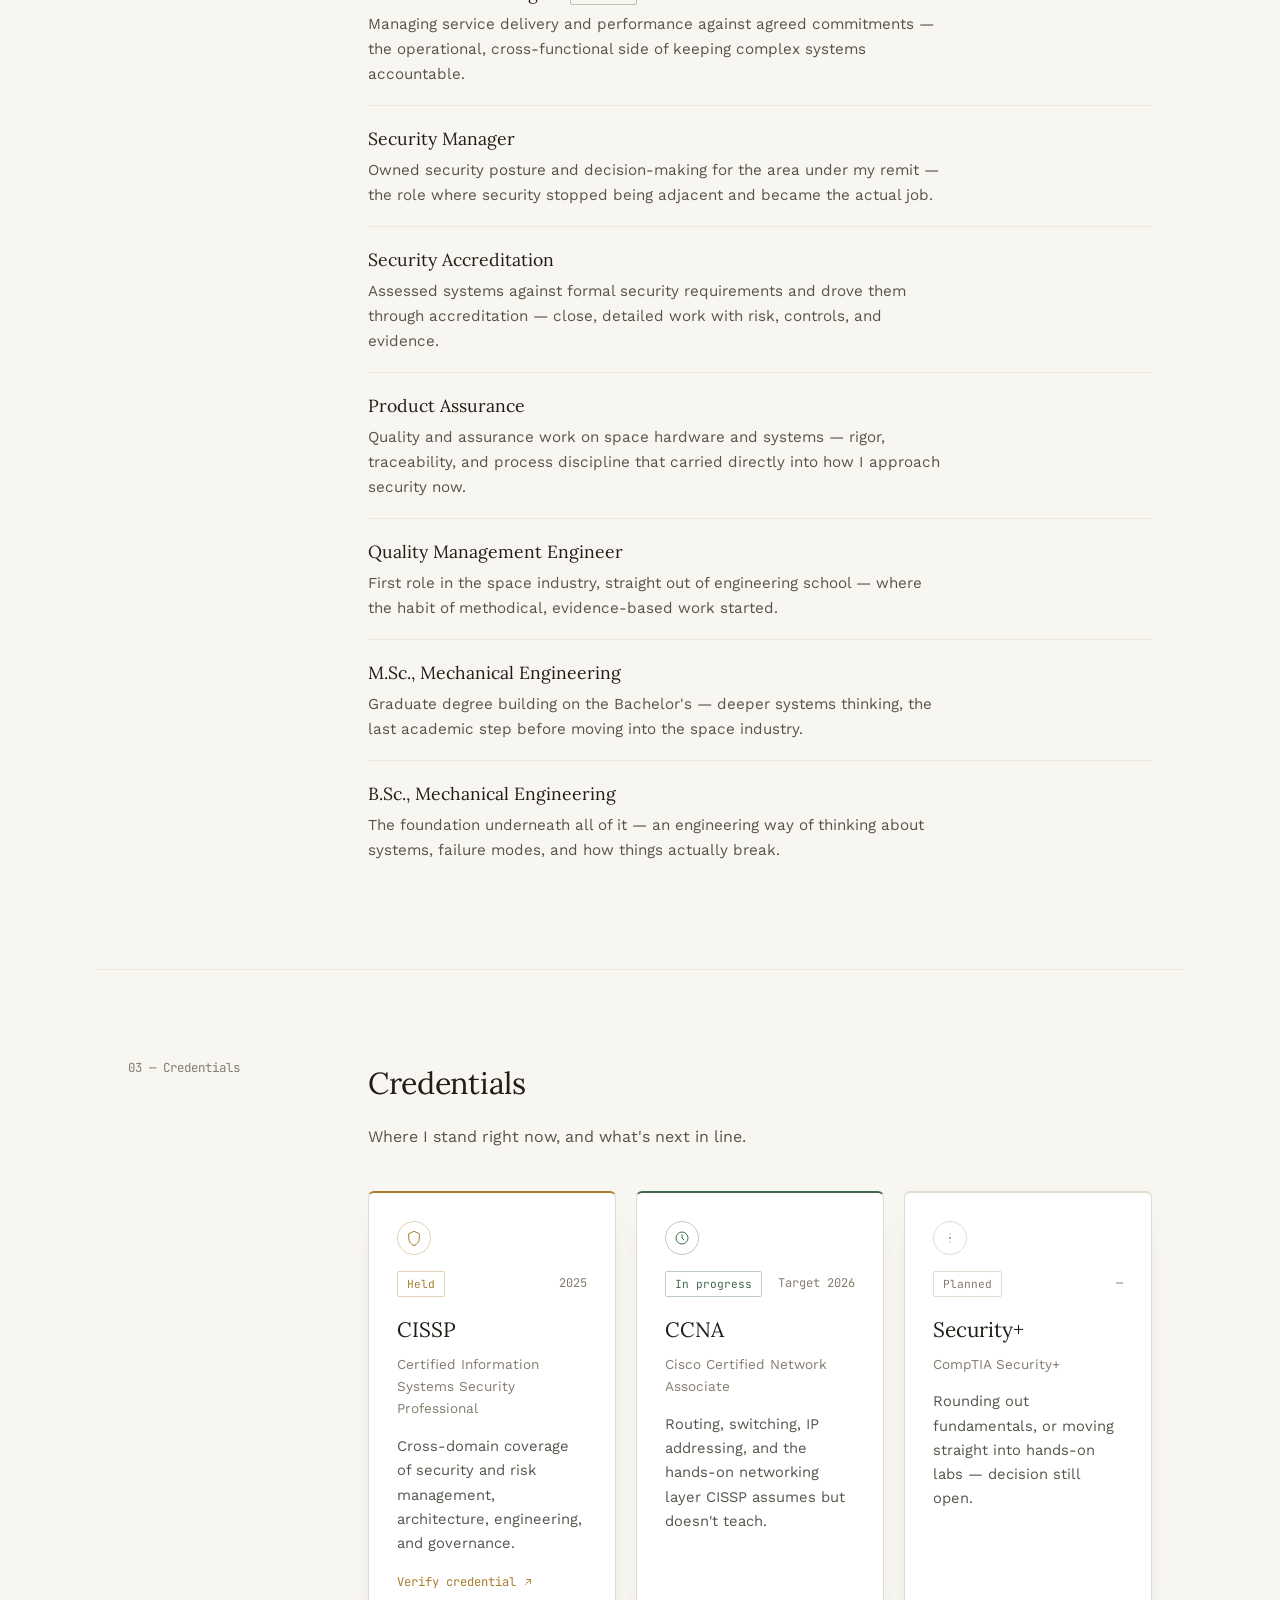
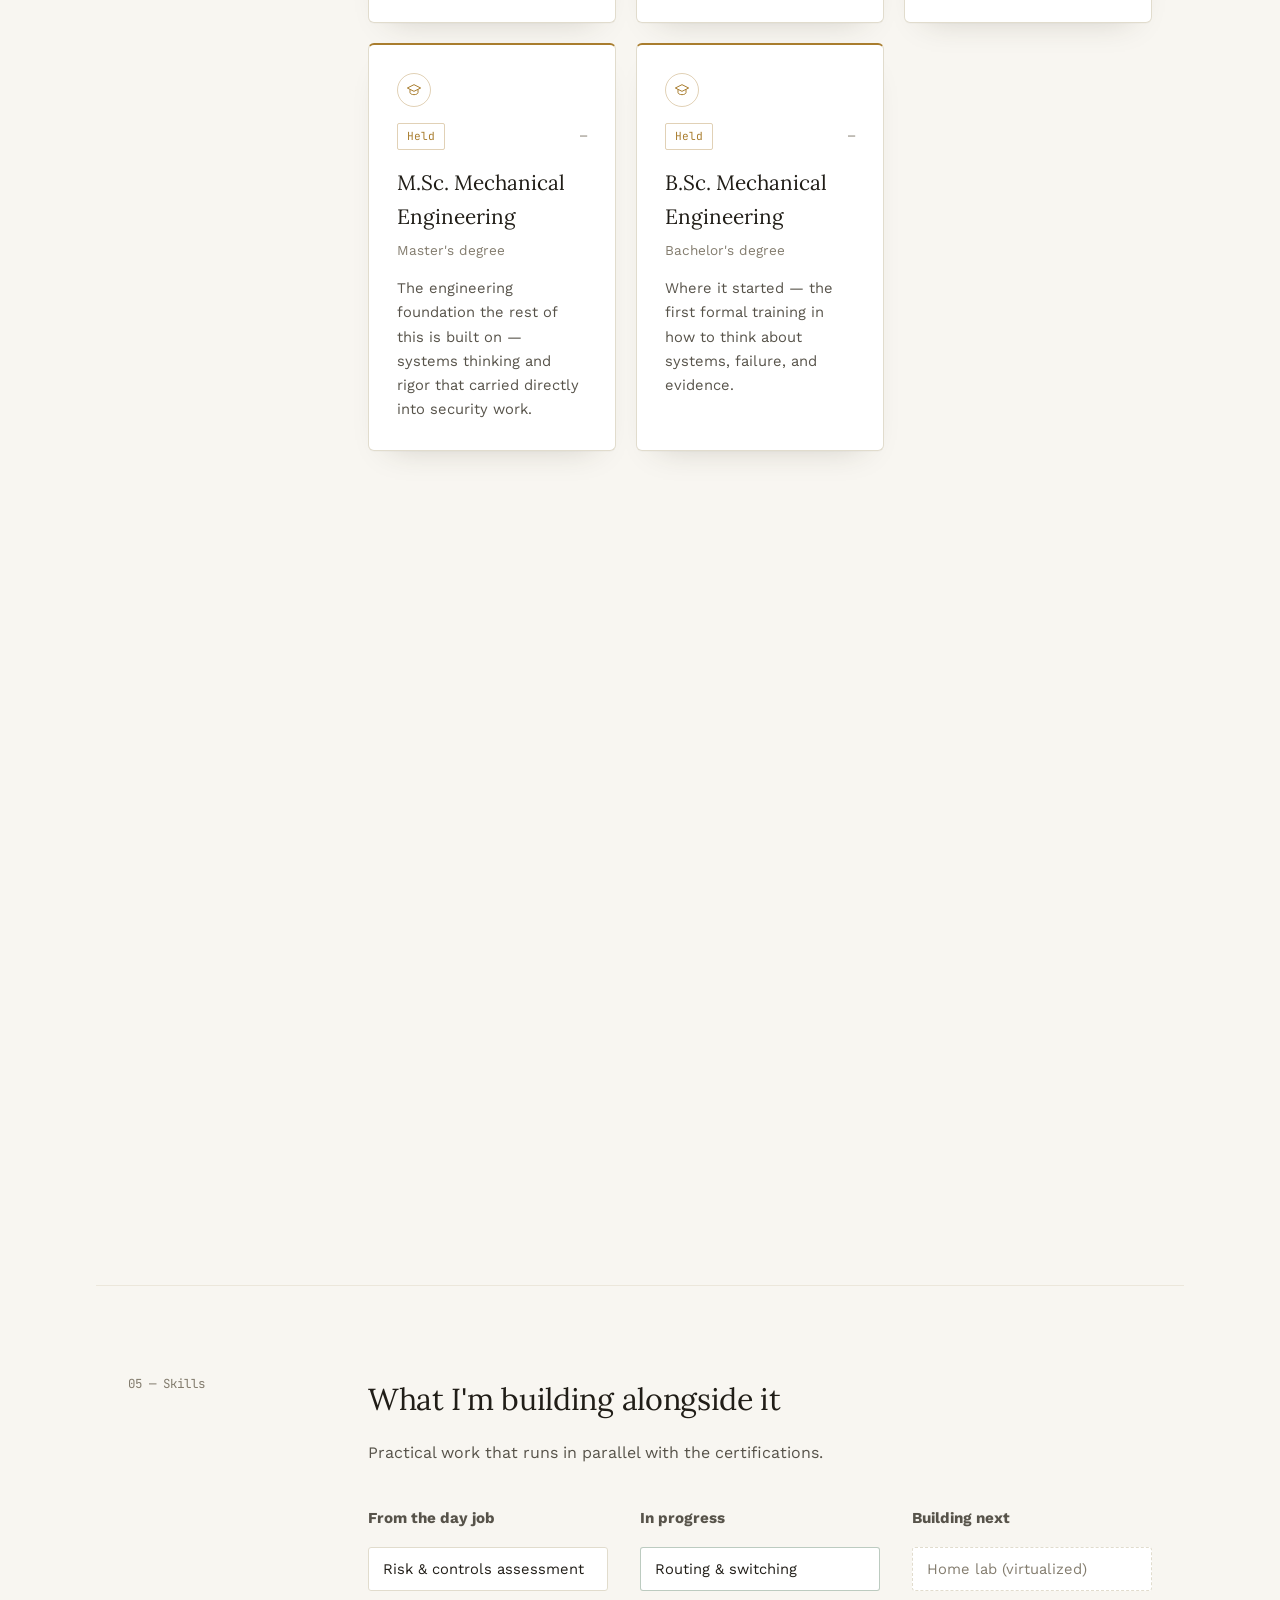
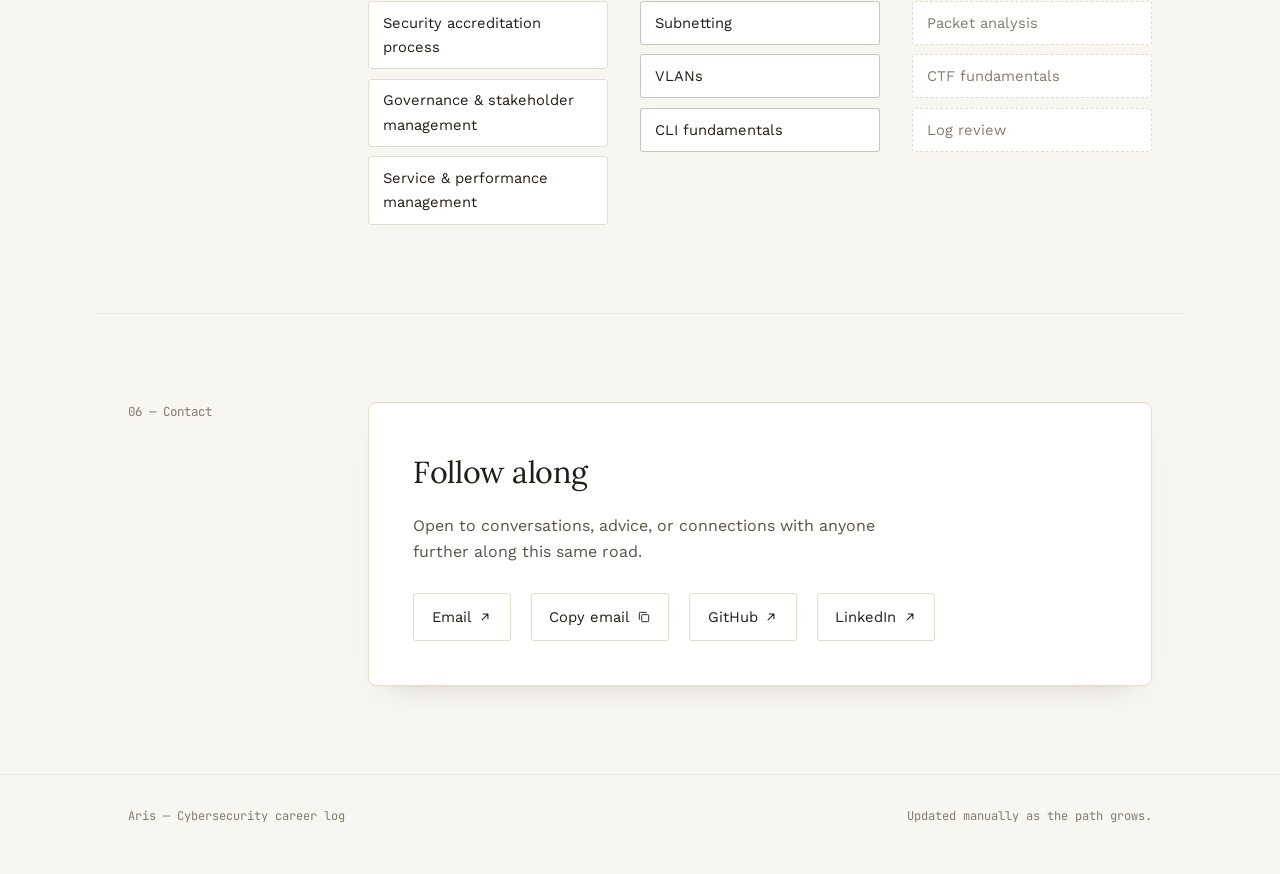
==== commit 8ae88dc9: "Add files via upload" ====
--- a/index.html
+++ b/index.html
@@ -63,10 +63,9 @@
   <div class="nav-links">
     <a href="#about" data-nav="about">About</a>
     <a href="#experience" data-nav="experience">Experience</a>
-    <a href="#certifications" data-nav="certifications">Certifications</a>
+    <a href="#certifications" data-nav="certifications">Credentials</a>
     <a href="#roadmap" data-nav="roadmap">Roadmap</a>
     <a href="#skills" data-nav="skills">Skills</a>
-    <a href="#log" data-nav="log">Log</a>
     <a href="#contact" data-nav="contact" class="nav-cta">Contact</a>
   </div>
   <button class="theme-toggle" id="theme-toggle" aria-label="Toggle light/dark theme" aria-pressed="false">
@@ -195,7 +194,13 @@
           </li>
           <li class="exp-item reveal-item">
             <div class="exp-top">
-              <h3>M.Sc. &amp; B.Sc., Mechanical Engineering</h3>
+              <h3>M.Sc., Mechanical Engineering</h3>
+            </div>
+            <p class="exp-desc">Graduate degree building on the Bachelor's — deeper systems thinking, the last academic step before moving into the space industry.</p>
+          </li>
+          <li class="exp-item reveal-item">
+            <div class="exp-top">
+              <h3>B.Sc., Mechanical Engineering</h3>
             </div>
             <p class="exp-desc">The foundation underneath all of it — an engineering way of thinking about systems, failure modes, and how things actually break.</p>
           </li>
@@ -207,7 +212,7 @@
   <section class="section certifications reveal" id="certifications">
     <div class="section-grid">
       <div class="section-label">
-        <p class="section-kicker">03 — Certifications</p>
+        <p class="section-kicker">03 — Credentials</p>
       </div>
       <div class="section-content">
         <h2>Credentials</h2>
@@ -255,6 +260,32 @@
             <h3>Security+</h3>
             <p class="cert-full">CompTIA Security+</p>
             <p class="cert-desc">Rounding out fundamentals, or moving straight into hands-on labs — decision still open.</p>
+          </div>
+
+          <div class="cert-card cert-card--held reveal-item">
+            <div class="cert-icon" aria-hidden="true">
+              <svg width="16" height="16" viewBox="0 0 24 24" fill="none"><path d="M2 9l10-5 10 5-10 5-10-5z" stroke="currentColor" stroke-width="1.5" stroke-linejoin="round"/><path d="M6 11v5c0 1.5 2.7 3 6 3s6-1.5 6-3v-5" stroke="currentColor" stroke-width="1.5"/></svg>
+            </div>
+            <div class="cert-card-top">
+              <span class="cert-status cert-status--held">Held</span>
+              <span class="cert-year">—</span>
+            </div>
+            <h3>M.Sc. Mechanical Engineering</h3>
+            <p class="cert-full">Master's degree</p>
+            <p class="cert-desc">The engineering foundation the rest of this is built on — systems thinking and rigor that carried directly into security work.</p>
+          </div>
+
+          <div class="cert-card cert-card--held reveal-item">
+            <div class="cert-icon" aria-hidden="true">
+              <svg width="16" height="16" viewBox="0 0 24 24" fill="none"><path d="M2 9l10-5 10 5-10 5-10-5z" stroke="currentColor" stroke-width="1.5" stroke-linejoin="round"/><path d="M6 11v5c0 1.5 2.7 3 6 3s6-1.5 6-3v-5" stroke="currentColor" stroke-width="1.5"/></svg>
+            </div>
+            <div class="cert-card-top">
+              <span class="cert-status cert-status--held">Held</span>
+              <span class="cert-year">—</span>
+            </div>
+            <h3>B.Sc. Mechanical Engineering</h3>
+            <p class="cert-full">Bachelor's degree</p>
+            <p class="cert-desc">Where it started — the first formal training in how to think about systems, failure, and evidence.</p>
           </div>
         </div>
       </div>
@@ -391,38 +422,10 @@
     </div>
   </section>
 
-  <section class="section log reveal" id="log">
-    <div class="section-grid">
-      <div class="section-label">
-        <p class="section-kicker">06 — Log</p>
-      </div>
-      <div class="section-content">
-        <h2>Recent entries</h2>
-        <p class="section-intro">Short, dated notes — the actual log this page is named for. Edit or add to these as things happen.</p>
-
-        <ul class="log-list">
-          <!-- Edit these entries as your own progress happens -->
-          <li class="log-entry reveal-item">
-            <span class="log-date">2026-09</span>
-            <span class="log-text">Rebuilt this site with a proper roadmap and certification tracker instead of a plain resume page.</span>
-          </li>
-          <li class="log-entry reveal-item">
-            <span class="log-date">2026-08</span>
-            <span class="log-text">Started structured CCNA study — subnetting drills most days, aiming to sit the exam within a few months.</span>
-          </li>
-          <li class="log-entry reveal-item">
-            <span class="log-date">2026-06</span>
-            <span class="log-text">Passed CISSP. First real credential — the starting point for everything tracked here.</span>
-          </li>
-        </ul>
-      </div>
-    </div>
-  </section>
-
   <section class="section contact reveal" id="contact">
     <div class="section-grid">
       <div class="section-label">
-        <p class="section-kicker">07 — Contact</p>
+        <p class="section-kicker">06 — Contact</p>
       </div>
       <div class="section-content">
         <div class="contact-card">
--- a/style.css
+++ b/style.css
@@ -920,44 +920,6 @@
   margin: 0;
 }
 
-/* ---------- Log entries ---------- */
-
-.log-list {
-  list-style: none;
-  margin: 0;
-  padding: 0;
-  display: flex;
-  flex-direction: column;
-  gap: 1.5rem;
-}
-
-.log-entry {
-  display: grid;
-  grid-template-columns: 6rem 1fr;
-  gap: 1.25rem;
-  padding-left: 1rem;
-  border-left: 2px solid var(--line);
-  transition: border-color 0.2s ease;
-}
-.log-entry:hover { border-left-color: var(--gold); }
-
-.log-date {
-  font-family: var(--mono);
-  font-size: 0.82rem;
-  color: var(--gold);
-  padding-top: 0.15rem;
-}
-
-.log-text {
-  color: var(--ink-dim);
-  font-size: 0.98rem;
-  max-width: 36rem;
-}
-
-@media (max-width: 560px) {
-  .log-entry { grid-template-columns: 1fr; gap: 0.4rem; }
-}
-
 /* ---------- Contact ---------- */
 
 .contact-card {
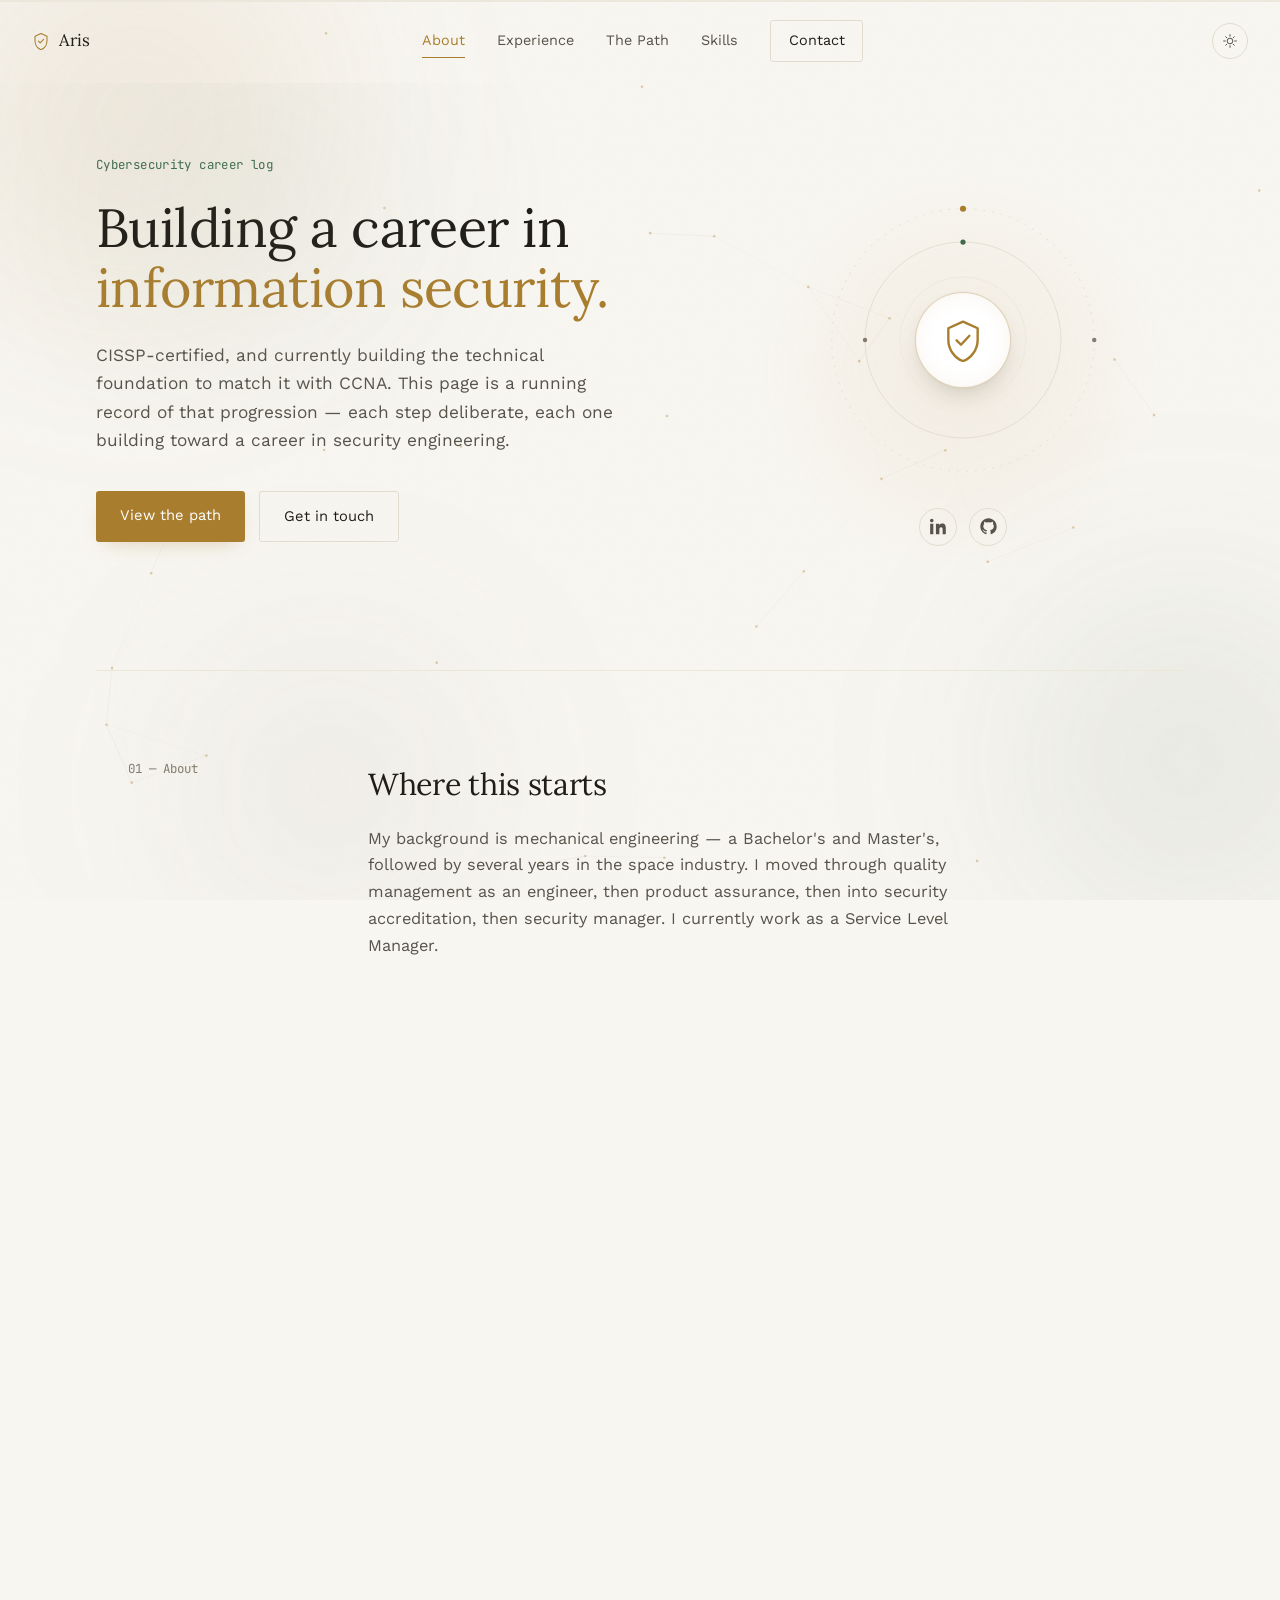
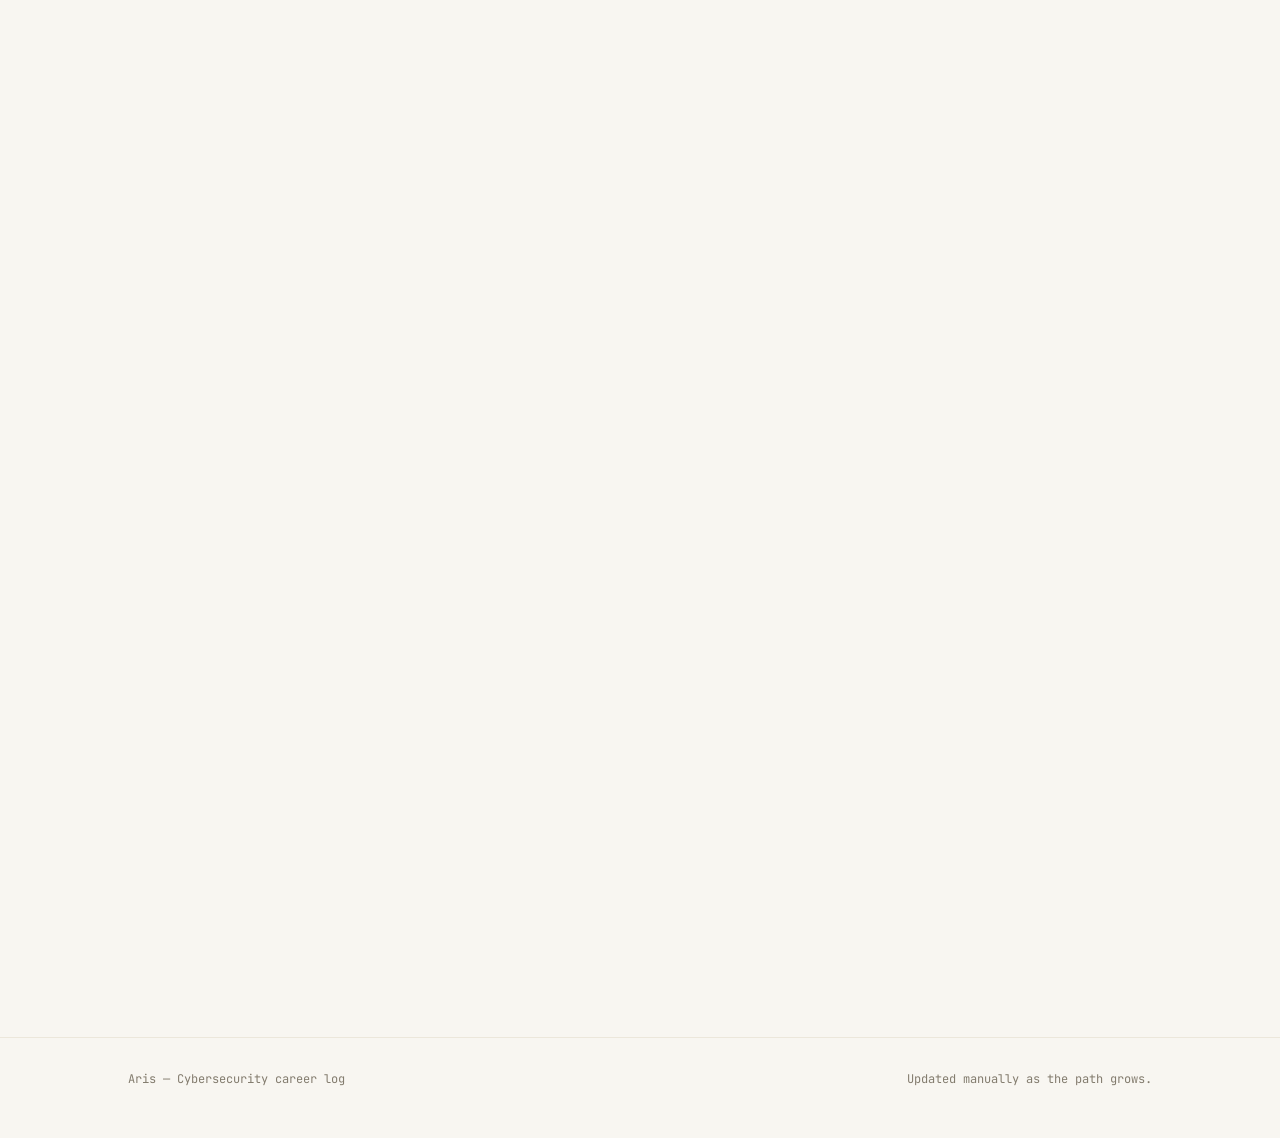
==== commit cf037b37: "Add files via upload" ====
--- a/index.html
+++ b/index.html
@@ -63,8 +63,7 @@
   <div class="nav-links">
     <a href="#about" data-nav="about">About</a>
     <a href="#experience" data-nav="experience">Experience</a>
-    <a href="#certifications" data-nav="certifications">Credentials</a>
-    <a href="#roadmap" data-nav="roadmap">Roadmap</a>
+    <a href="#path" data-nav="path">The Path</a>
     <a href="#skills" data-nav="skills">Skills</a>
     <a href="#contact" data-nav="contact" class="nav-cta">Contact</a>
   </div>
@@ -85,19 +84,8 @@
       <p class="hero-lede">CISSP-certified, and currently building the technical foundation to match it with CCNA. This page is a running record of that progression — each step deliberate, each one building toward a career in security engineering.</p>
 
       <div class="hero-actions">
-        <a href="#roadmap" class="btn btn-primary">View the roadmap</a>
+        <a href="#path" class="btn btn-primary">View the path</a>
         <a href="#contact" class="btn btn-ghost">Get in touch</a>
-      </div>
-
-      <div class="focus-trail">
-        <span class="focus-label">On the path right now</span>
-        <div class="trail">
-          <span class="trail-step trail-step--done">CISSP</span>
-          <span class="trail-arrow" aria-hidden="true">→</span>
-          <span class="trail-step trail-step--active">CCNA</span>
-          <span class="trail-arrow" aria-hidden="true">→</span>
-          <span class="trail-step trail-step--next">Specialization</span>
-        </div>
       </div>
     </div>
 
@@ -145,8 +133,7 @@
       </div>
       <div class="section-content">
         <h2>Where this starts</h2>
-        <p>My background is mechanical engineering — a Bachelor's and Master's, followed by several years in the space industry. I moved through quality management as an engineer, then product assurance, then into security accreditation, then security manager. I currently work as a Service Level Manager, but security has been the constant thread running through those last few roles, not a detour from them.</p>
-        <p>CISSP was the natural next step: it gave shape and shared vocabulary to knowledge I'd already been applying on the job. CCNA is what comes next — the technical, hands-on networking floor underneath a career so far built more on process, governance, and accreditation. This page tracks that shift, from security-adjacent roles into the technical core of the field.</p>
+        <p>My background is mechanical engineering — a Bachelor's and Master's, followed by several years in the space industry. I moved through quality management as an engineer, then product assurance, then into security accreditation, then security manager. I currently work as a Service Level Manager.</p>
       </div>
     </div>
   </section>
@@ -209,103 +196,56 @@
     </div>
   </section>
 
-  <section class="section certifications reveal" id="certifications">
-    <div class="section-grid">
-      <div class="section-label">
-        <p class="section-kicker">03 — Credentials</p>
-      </div>
-      <div class="section-content">
-        <h2>Credentials</h2>
-        <p class="section-intro">Where I stand right now, and what's next in line.</p>
-
-        <div class="cert-grid">
-          <!-- Replace href with your real ISC2/Credly verification link -->
-          <a href="#" class="cert-card cert-card--held reveal-item" target="_blank" rel="noopener">
-            <div class="cert-icon" aria-hidden="true">
-              <svg width="16" height="16" viewBox="0 0 24 24" fill="none"><path d="M12 2l8 3.6v6.2c0 5.4-3.5 10.2-8 11.7-4.5-1.5-8-6.3-8-11.7V5.6L12 2z" stroke="currentColor" stroke-width="1.5" stroke-linejoin="round"/></svg>
-            </div>
-            <div class="cert-card-top">
-              <span class="cert-status cert-status--held">Held</span>
-              <span class="cert-year">2025</span>
-            </div>
-            <h3>CISSP</h3>
-            <p class="cert-full">Certified Information Systems Security Professional</p>
-            <p class="cert-desc">Cross-domain coverage of security and risk management, architecture, engineering, and governance.</p>
-            <span class="cert-verify">Verify credential
-              <svg width="12" height="12" viewBox="0 0 24 24" fill="none"><path d="M7 17L17 7M17 7H9M17 7V15" stroke="currentColor" stroke-width="1.8" stroke-linecap="round" stroke-linejoin="round"/></svg>
-            </span>
-          </a>
-
-          <div class="cert-card cert-card--active reveal-item">
-            <div class="cert-icon" aria-hidden="true">
-              <svg width="16" height="16" viewBox="0 0 24 24" fill="none"><circle cx="12" cy="12" r="9" stroke="currentColor" stroke-width="1.5"/><path d="M12 7v5l3 3" stroke="currentColor" stroke-width="1.5" stroke-linecap="round"/></svg>
-            </div>
-            <div class="cert-card-top">
-              <span class="cert-status cert-status--active">In progress</span>
-              <span class="cert-year">Target 2026</span>
-            </div>
-            <h3>CCNA</h3>
-            <p class="cert-full">Cisco Certified Network Associate</p>
-            <p class="cert-desc">Routing, switching, IP addressing, and the hands-on networking layer CISSP assumes but doesn't teach.</p>
-          </div>
-
-          <div class="cert-card cert-card--next reveal-item">
-            <div class="cert-icon" aria-hidden="true">
-              <svg width="16" height="16" viewBox="0 0 24 24" fill="none"><circle cx="12" cy="12" r="1.4" fill="currentColor"/><circle cx="12" cy="6" r="1.2" fill="currentColor" opacity="0.5"/><circle cx="12" cy="18" r="1.2" fill="currentColor" opacity="0.5"/></svg>
-            </div>
-            <div class="cert-card-top">
-              <span class="cert-status cert-status--next">Planned</span>
-              <span class="cert-year">—</span>
-            </div>
-            <h3>Security+</h3>
-            <p class="cert-full">CompTIA Security+</p>
-            <p class="cert-desc">Rounding out fundamentals, or moving straight into hands-on labs — decision still open.</p>
-          </div>
-
-          <div class="cert-card cert-card--held reveal-item">
-            <div class="cert-icon" aria-hidden="true">
-              <svg width="16" height="16" viewBox="0 0 24 24" fill="none"><path d="M2 9l10-5 10 5-10 5-10-5z" stroke="currentColor" stroke-width="1.5" stroke-linejoin="round"/><path d="M6 11v5c0 1.5 2.7 3 6 3s6-1.5 6-3v-5" stroke="currentColor" stroke-width="1.5"/></svg>
-            </div>
-            <div class="cert-card-top">
-              <span class="cert-status cert-status--held">Held</span>
-              <span class="cert-year">—</span>
-            </div>
-            <h3>M.Sc. Mechanical Engineering</h3>
-            <p class="cert-full">Master's degree</p>
-            <p class="cert-desc">The engineering foundation the rest of this is built on — systems thinking and rigor that carried directly into security work.</p>
-          </div>
-
-          <div class="cert-card cert-card--held reveal-item">
-            <div class="cert-icon" aria-hidden="true">
-              <svg width="16" height="16" viewBox="0 0 24 24" fill="none"><path d="M2 9l10-5 10 5-10 5-10-5z" stroke="currentColor" stroke-width="1.5" stroke-linejoin="round"/><path d="M6 11v5c0 1.5 2.7 3 6 3s6-1.5 6-3v-5" stroke="currentColor" stroke-width="1.5"/></svg>
-            </div>
-            <div class="cert-card-top">
-              <span class="cert-status cert-status--held">Held</span>
-              <span class="cert-year">—</span>
-            </div>
-            <h3>B.Sc. Mechanical Engineering</h3>
-            <p class="cert-full">Bachelor's degree</p>
-            <p class="cert-desc">Where it started — the first formal training in how to think about systems, failure, and evidence.</p>
-          </div>
-        </div>
-      </div>
-    </div>
-  </section>
-
-  <section class="section roadmap reveal" id="roadmap">
-    <div class="section-grid">
-      <div class="section-label">
-        <p class="section-kicker">04 — Roadmap</p>
-      </div>
-      <div class="section-content">
-        <h2>The path</h2>
-        <p class="section-intro">Every step, in sequence. Click any entry for detail.</p>
+  <section class="section path-section reveal" id="path">
+    <div class="section-grid">
+      <div class="section-label">
+        <p class="section-kicker">03 — The Path</p>
+      </div>
+      <div class="section-content">
+        <h2>Degrees to credentials, in order</h2>
+        <p class="section-intro">Every step, from the engineering degree to where it's headed next. Click any entry for detail.</p>
 
         <ol class="timeline">
 
           <li class="entry entry--done reveal-item" data-state="done">
             <div class="entry-rail">
               <span class="entry-num">01</span>
+              <span class="entry-line" aria-hidden="true"></span>
+            </div>
+            <button class="entry-body" aria-expanded="false">
+              <div class="entry-top">
+                <h3>B.Sc. Mechanical Engineering</h3>
+                <span class="tag tag--done">Held</span>
+                <span class="entry-toggle" aria-hidden="true"></span>
+              </div>
+              <p class="entry-summary">Systems thinking and root-cause analysis — the foundation everything else builds on.</p>
+              <div class="entry-detail">
+                <p>Formal training in how complex systems behave and fail. The same analytical approach now applied to risk assessment and security architecture.</p>
+              </div>
+            </button>
+          </li>
+
+          <li class="entry entry--done reveal-item" data-state="done">
+            <div class="entry-rail">
+              <span class="entry-num">02</span>
+              <span class="entry-line" aria-hidden="true"></span>
+            </div>
+            <button class="entry-body" aria-expanded="false">
+              <div class="entry-top">
+                <h3>M.Sc. Mechanical Engineering</h3>
+                <span class="tag tag--done">Held</span>
+                <span class="entry-toggle" aria-hidden="true"></span>
+              </div>
+              <p class="entry-summary">Deeper technical rigor, ahead of several years in the space industry.</p>
+              <div class="entry-detail">
+                <p>Graduate-level engineering with a focus on complex systems and evidence-based analysis — skills that transferred directly into quality, assurance, and later security work.</p>
+              </div>
+            </button>
+          </li>
+
+          <li class="entry entry--done reveal-item" data-state="done">
+            <div class="entry-rail">
+              <span class="entry-num">03</span>
               <span class="entry-line" aria-hidden="true"></span>
             </div>
             <button class="entry-body" aria-expanded="false">
@@ -314,16 +254,16 @@
                 <span class="tag tag--done">Held</span>
                 <span class="entry-toggle" aria-hidden="true"></span>
               </div>
-              <p class="entry-summary">Formalized what accreditation and security management work had already taught me.</p>
-              <div class="entry-detail">
-                <p>Covers security and risk management, asset security, architecture and engineering, communication and network security, IAM, assessment and testing, security operations, and software development security — eight domains. Much of this overlapped with what I'd already been doing in accreditation and security manager roles; CISSP gave it a shared vocabulary and structure.</p>
+              <p class="entry-summary">Formal validation across governance, risk, architecture, and operations.</p>
+              <div class="entry-detail">
+                <p>Eight domains spanning security and risk management, architecture, IAM, and operations. Much of it matched what security accreditation and security manager roles already required day to day.</p>
               </div>
             </button>
           </li>
 
           <li class="entry entry--active reveal-item" data-state="active">
             <div class="entry-rail">
-              <span class="entry-num">02</span>
+              <span class="entry-num">04</span>
               <span class="entry-line" aria-hidden="true"></span>
             </div>
             <button class="entry-body" aria-expanded="false">
@@ -332,16 +272,16 @@
                 <span class="tag tag--active">In progress</span>
                 <span class="entry-toggle" aria-hidden="true"></span>
               </div>
-              <p class="entry-summary">The hands-on technical floor a career in governance and accreditation didn't require until now.</p>
-              <div class="entry-detail">
-                <p>Routing and switching, IP addressing and subnetting, VLANs, basic network security, and enough command-line comfort to actually configure the devices I've mostly assessed and governed rather than built. This is the deliberate move from process into technical depth.</p>
+              <p class="entry-summary">Hands-on networking to pair with years of governance and oversight.</p>
+              <div class="entry-detail">
+                <p>Routing, switching, subnetting, and the practical infrastructure skills that complement a background built more on process and risk than hands-on configuration.</p>
               </div>
             </button>
           </li>
 
           <li class="entry entry--next reveal-item" data-state="next">
             <div class="entry-rail">
-              <span class="entry-num">03</span>
+              <span class="entry-num">05</span>
               <span class="entry-line" aria-hidden="true"></span>
             </div>
             <button class="entry-body" aria-expanded="false">
@@ -350,27 +290,9 @@
                 <span class="tag tag--next">Planned</span>
                 <span class="entry-toggle" aria-hidden="true"></span>
               </div>
-              <p class="entry-summary">Likely hands-on labs over another certification — the governance side is already covered.</p>
-              <div class="entry-detail">
-                <p>Given the day job already covers governance and risk in depth, this step is more likely to be practical than another exam — a home lab, TryHackMe rooms, or entry-level CTFs, to start applying the CCNA material against something real. Security+ stays an option if a gap shows up along the way.</p>
-              </div>
-            </button>
-          </li>
-
-          <li class="entry entry--next reveal-item" data-state="next">
-            <div class="entry-rail">
-              <span class="entry-num">04</span>
-              <span class="entry-line" aria-hidden="true"></span>
-            </div>
-            <button class="entry-body" aria-expanded="false">
-              <div class="entry-top">
-                <h3>Specialization</h3>
-                <span class="tag tag--next">Undecided</span>
-                <span class="entry-toggle" aria-hidden="true"></span>
-              </div>
-              <p class="entry-summary">Likely technical — security engineering or blue team, to balance out the governance side.</p>
-              <div class="entry-detail">
-                <p>With accreditation and security management already covered by the day job, the more useful direction is probably the technical side I don't yet have — security engineering, blue team work (SOC, detection, incident response), or infrastructure-focused roles. Not fully decided, but the pull is toward hands-on over more governance.</p>
+              <p class="entry-summary">Applying it for real — a home lab, next.</p>
+              <div class="entry-detail">
+                <p>With governance and risk already covered by experience, the priority is practical application — a home lab and entry-level exercises — over another certification exam.</p>
               </div>
             </button>
           </li>
@@ -383,7 +305,7 @@
   <section class="section skills reveal" id="skills">
     <div class="section-grid">
       <div class="section-label">
-        <p class="section-kicker">05 — Skills</p>
+        <p class="section-kicker">04 — Skills</p>
       </div>
       <div class="section-content">
         <h2>What I'm building alongside it</h2>
@@ -425,7 +347,7 @@
   <section class="section contact reveal" id="contact">
     <div class="section-grid">
       <div class="section-label">
-        <p class="section-kicker">06 — Contact</p>
+        <p class="section-kicker">05 — Contact</p>
       </div>
       <div class="section-content">
         <div class="contact-card">
--- a/style.css
+++ b/style.css
@@ -366,45 +366,6 @@
 }
 .btn-ghost:hover { border-color: var(--gold); color: var(--gold); transform: translateY(-2px); }
 
-/* ---------- Focus trail (replaces raw stat counters) ---------- */
-
-.focus-trail {
-  display: flex;
-  flex-direction: column;
-  gap: 0.6rem;
-}
-
-.focus-label {
-  font-family: var(--mono);
-  font-size: 0.75rem;
-  color: var(--ink-faint);
-  letter-spacing: 0.02em;
-}
-
-.trail {
-  display: flex;
-  align-items: center;
-  gap: 0.6rem;
-  flex-wrap: wrap;
-}
-
-.trail-step {
-  font-family: var(--mono);
-  font-size: 0.82rem;
-  padding: 0.4rem 0.85rem;
-  border-radius: 3px;
-  border: 1px solid;
-}
-
-.trail-step--done { color: var(--gold); border-color: var(--gold-dim); background: rgba(201,161,90,0.06); }
-.trail-step--active { color: var(--sage); border-color: var(--sage-dim); background: rgba(122,155,131,0.07); }
-.trail-step--next { color: var(--ink-faint); border-color: var(--line); border-style: dashed; }
-
-.trail-arrow {
-  color: var(--ink-faint);
-  font-size: 0.9rem;
-}
-
 /* Hero visual: orbit graphic + socials */
 
 .hero-visual {
@@ -579,112 +540,6 @@
   transition: opacity 0.55s cubic-bezier(0.16,1,0.3,1), transform 0.55s cubic-bezier(0.16,1,0.3,1);
 }
 .reveal-item.is-visible { opacity: 1; transform: translateY(0); }
-
-/* ---------- Certifications ---------- */
-
-.cert-grid {
-  display: grid;
-  grid-template-columns: repeat(3, 1fr);
-  gap: 1.25rem;
-}
-
-.cert-card {
-  display: block;
-  background: var(--bg-card);
-  border: 1px solid var(--line);
-  border-radius: 6px;
-  padding: 1.75rem;
-  border-top: 2px solid var(--line);
-  box-shadow: 0 1px 0 rgba(255,255,255,0.02), 0 16px 32px -20px rgba(0,0,0,0.6);
-  transition: transform 0.25s ease, border-color 0.25s ease, box-shadow 0.25s ease;
-  text-decoration: none;
-  color: inherit;
-}
-
-.cert-card:hover {
-  transform: translateY(-5px);
-  box-shadow: 0 1px 0 rgba(255,255,255,0.03), 0 24px 40px -18px rgba(0,0,0,0.65);
-}
-
-.cert-icon {
-  width: 34px;
-  height: 34px;
-  border-radius: 50%;
-  display: flex;
-  align-items: center;
-  justify-content: center;
-  margin-bottom: 1rem;
-  border: 1px solid var(--line);
-  color: var(--ink-faint);
-}
-.cert-card--held .cert-icon { color: var(--gold); border-color: var(--gold-dim); }
-.cert-card--active .cert-icon { color: var(--sage); border-color: var(--sage-dim); }
-
-.cert-verify {
-  display: inline-flex;
-  align-items: center;
-  gap: 0.35rem;
-  margin-top: 1rem;
-  font-family: var(--mono);
-  font-size: 0.76rem;
-  color: var(--gold);
-}
-.cert-verify svg { transition: transform 0.2s ease; }
-.cert-card:hover .cert-verify svg { transform: translate(2px, -2px); }
-
-.cert-card--held { border-top-color: var(--gold); }
-.cert-card--active { border-top-color: var(--sage); }
-.cert-card--next { border-top-color: var(--line); opacity: 0.88; }
-
-.cert-card-top {
-  display: flex;
-  justify-content: space-between;
-  align-items: center;
-  margin-bottom: 1rem;
-}
-
-.cert-status {
-  font-family: var(--mono);
-  font-size: 0.7rem;
-  padding: 0.2rem 0.55rem;
-  border-radius: 2px;
-  border: 1px solid;
-}
-.cert-status--held { color: var(--gold); border-color: var(--gold-dim); }
-.cert-status--active { color: var(--sage); border-color: var(--sage-dim); }
-.cert-status--next { color: var(--ink-faint); border-color: var(--line); }
-
-.cert-year {
-  font-family: var(--mono);
-  font-size: 0.75rem;
-  color: var(--ink-faint);
-}
-
-.cert-card h3 {
-  font-size: 1.3rem;
-  font-weight: 500;
-  margin: 0 0 0.3rem;
-}
-
-.cert-full {
-  font-size: 0.85rem;
-  color: var(--ink-faint);
-  margin: 0 0 0.9rem;
-}
-
-.cert-desc {
-  font-size: 0.92rem;
-  color: var(--ink-dim);
-  margin: 0;
-}
-
-@media (max-width: 900px) and (min-width: 721px) {
-  .cert-grid { grid-template-columns: repeat(2, 1fr); }
-}
-
-@media (max-width: 720px) {
-  .cert-grid { grid-template-columns: 1fr; }
-}
 
 /* ---------- Timeline ---------- */
 
@@ -905,12 +760,36 @@
 }
 
 .exp-current {
+  display: inline-flex;
+  align-items: center;
+  gap: 0.4rem;
   font-family: var(--mono);
   font-size: 0.7rem;
-  color: var(--sage);
-  border: 1px solid var(--sage-dim);
-  padding: 0.15rem 0.5rem;
+  color: var(--gold);
+  border: 1px solid var(--gold-dim);
+  background: rgba(201,161,90,0.08);
+  padding: 0.15rem 0.55rem 0.15rem 0.45rem;
   border-radius: 2px;
+}
+
+.exp-current::before {
+  content: '';
+  width: 6px;
+  height: 6px;
+  border-radius: 50%;
+  background: var(--gold);
+  box-shadow: 0 0 0 0 rgba(201,161,90,0.6);
+  animation: pulse-gold 2s ease-out infinite;
+}
+
+@keyframes pulse-gold {
+  0% { box-shadow: 0 0 0 0 rgba(201,161,90,0.55); }
+  70% { box-shadow: 0 0 0 7px rgba(201,161,90,0); }
+  100% { box-shadow: 0 0 0 0 rgba(201,161,90,0); }
+}
+
+@media (prefers-reduced-motion: reduce) {
+  .exp-current::before { animation: none; }
 }
 
 .exp-desc {
@@ -1100,7 +979,6 @@
 
 html[data-theme="light"] .grain { opacity: 0.02; }
 
-html[data-theme="light"] .cert-card,
 html[data-theme="light"] .contact-card {
   box-shadow: 0 1px 0 rgba(0,0,0,0.02), 0 16px 32px -22px rgba(60,50,30,0.25);
 }
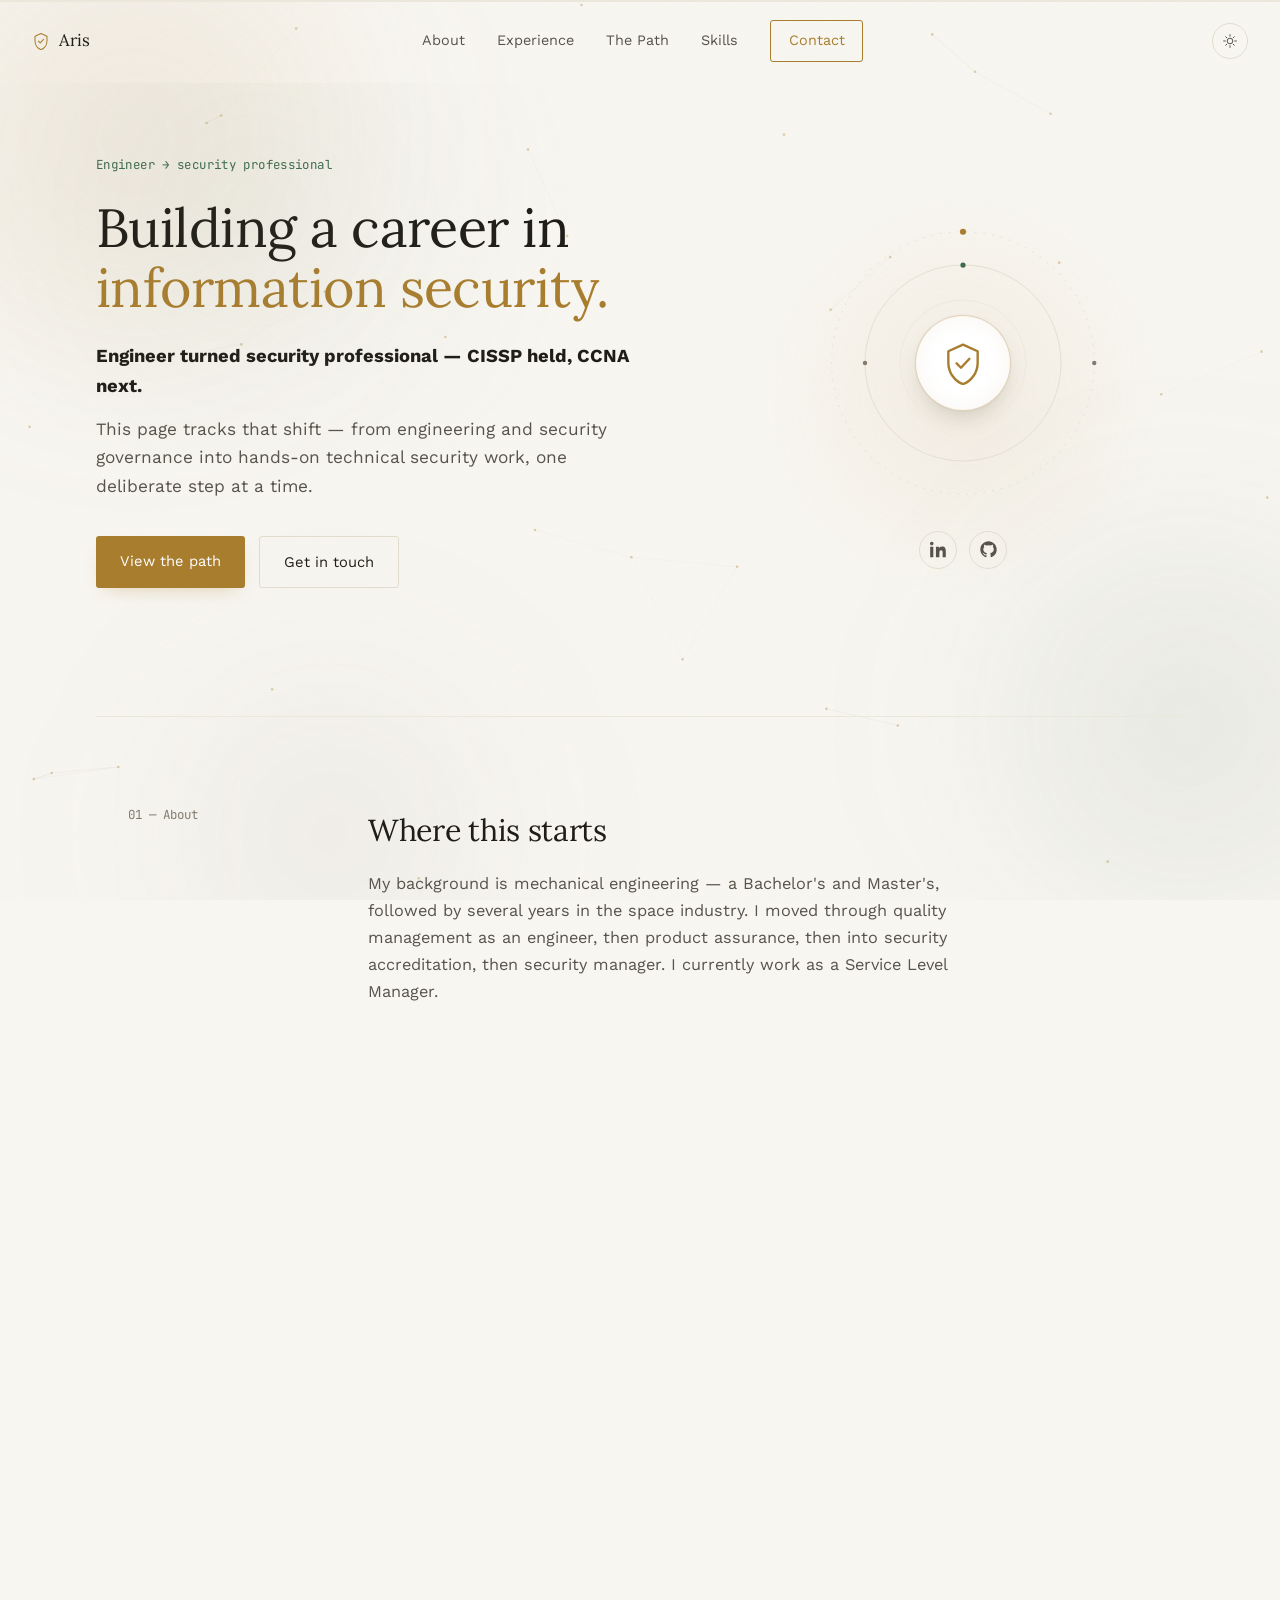
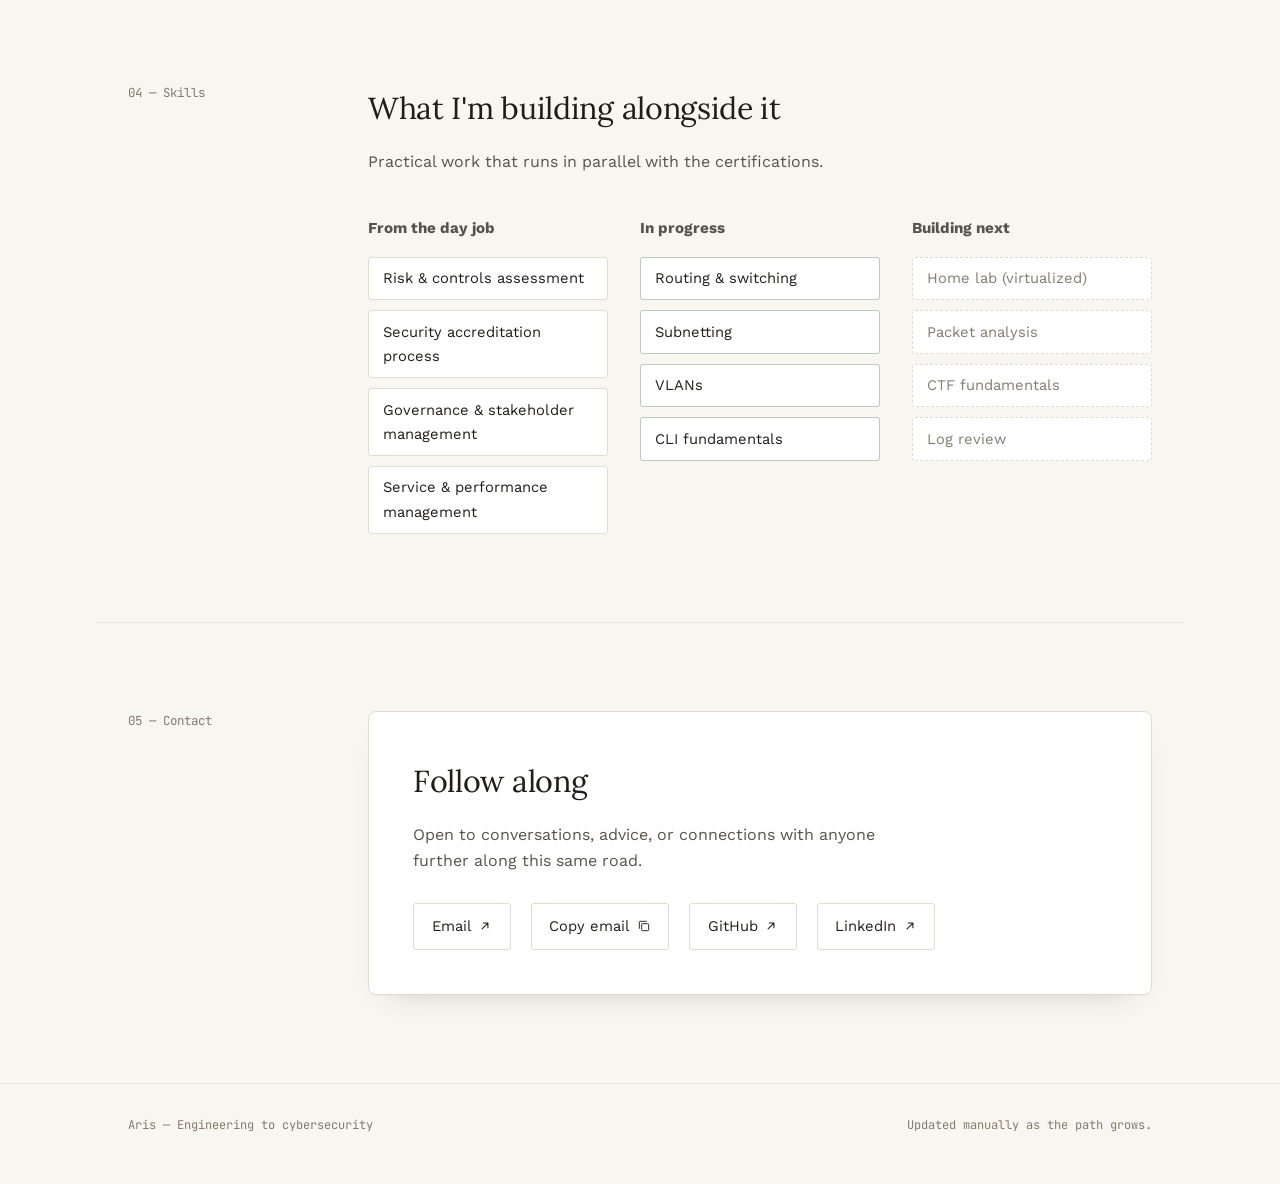
==== commit d803d0a2: "Add files via upload" ====
--- a/index.html
+++ b/index.html
@@ -30,8 +30,8 @@
   "description": "Engineer with a background in quality management, product assurance, security accreditation, and security management in the space industry, now building deeper technical cybersecurity skills.",
   "knowsAbout": ["Information Security", "Security Accreditation", "Risk Management", "Networking", "CISSP", "CCNA"],
   "sameAs": [
-    "https://github.com/yourhandle",
-    "https://linkedin.com/in/yourhandle"
+    "https://github.com/REPLACE-ME",
+    "https://linkedin.com/in/REPLACE-ME"
   ]
 }
 </script>
@@ -79,9 +79,10 @@
 <header class="hero" id="top">
   <div class="hero-inner">
     <div class="hero-copy">
-      <p class="eyebrow">Cybersecurity career log</p>
+      <p class="eyebrow">Engineer → security professional</p>
       <h1>Building a career in<br><span class="hero-emphasis">information security.</span></h1>
-      <p class="hero-lede">CISSP-certified, and currently building the technical foundation to match it with CCNA. This page is a running record of that progression — each step deliberate, each one building toward a career in security engineering.</p>
+      <p class="hero-pitch">Engineer turned security professional — CISSP held, CCNA next.</p>
+      <p class="hero-lede">This page tracks that shift — from engineering and security governance into hands-on technical security work, one deliberate step at a time.</p>
 
       <div class="hero-actions">
         <a href="#path" class="btn btn-primary">View the path</a>
@@ -113,10 +114,10 @@
       </div>
       <div class="social-row">
         <!-- Update these hrefs with your real profiles -->
-        <a href="https://linkedin.com/in/yourhandle" class="social-link" aria-label="LinkedIn">
+        <a href="https://linkedin.com/in/REPLACE-ME" class="social-link" aria-label="LinkedIn">
           <svg width="17" height="17" viewBox="0 0 24 24" fill="none"><path d="M4.98 3.5C4.98 4.88 3.88 6 2.5 6S0 4.88 0 3.5 1.1 1 2.48 1 4.98 2.12 4.98 3.5zM.24 8.24H4.7V23H.24V8.24zM8.35 8.24h4.28v2.01h.06c.6-1.13 2.06-2.32 4.24-2.32 4.53 0 5.37 2.98 5.37 6.86V23h-4.46v-6.42c0-1.53-.03-3.5-2.13-3.5-2.14 0-2.47 1.67-2.47 3.39V23H8.35V8.24z" fill="currentColor"/></svg>
         </a>
-        <a href="https://github.com/yourhandle" class="social-link" aria-label="GitHub">
+        <a href="https://github.com/REPLACE-ME" class="social-link" aria-label="GitHub">
           <svg width="17" height="17" viewBox="0 0 24 24" fill="none"><path d="M12 .5C5.65.5.5 5.65.5 12c0 5.09 3.29 9.39 7.86 10.91.57.1.79-.25.79-.55v-2.15c-3.2.7-3.87-1.36-3.87-1.36-.53-1.33-1.29-1.69-1.29-1.69-1.05-.72.08-.7.08-.7 1.16.08 1.78 1.2 1.78 1.2 1.03 1.77 2.71 1.26 3.37.97.1-.75.4-1.26.73-1.55-2.55-.29-5.23-1.28-5.23-5.69 0-1.26.45-2.29 1.19-3.09-.12-.29-.52-1.46.11-3.05 0 0 .97-.31 3.18 1.18a11 11 0 0 1 5.79 0c2.2-1.49 3.17-1.18 3.17-1.18.63 1.59.24 2.76.12 3.05.74.8 1.19 1.83 1.19 3.09 0 4.42-2.69 5.39-5.25 5.68.41.36.78 1.07.78 2.15v3.19c0 .31.21.66.8.55A10.52 10.52 0 0 0 23.5 12c0-6.35-5.15-11.5-11.5-11.5z" fill="currentColor"/></svg>
         </a>
       </div>
@@ -354,7 +355,7 @@
           <h2>Follow along</h2>
           <p>Open to conversations, advice, or connections with anyone further along this same road.</p>
           <div class="contact-links">
-            <a href="mailto:you@example.com" class="contact-link" id="email-link" data-email="you@example.com">
+            <a href="mailto:YOUR-EMAIL@REPLACE-ME.com" class="contact-link" id="email-link" data-email="YOUR-EMAIL@REPLACE-ME.com">
               <span>Email</span>
               <svg width="14" height="14" viewBox="0 0 24 24" fill="none" aria-hidden="true"><path d="M7 17L17 7M17 7H9M17 7V15" stroke="currentColor" stroke-width="1.8" stroke-linecap="round" stroke-linejoin="round"/></svg>
             </a>
@@ -362,11 +363,11 @@
               <span id="email-copy-label">Copy email</span>
               <svg width="14" height="14" viewBox="0 0 24 24" fill="none" aria-hidden="true"><rect x="8" y="8" width="12" height="12" rx="1.5" stroke="currentColor" stroke-width="1.6"/><path d="M4 16V5.5A1.5 1.5 0 015.5 4H16" stroke="currentColor" stroke-width="1.6" stroke-linecap="round"/></svg>
             </button>
-            <a href="https://github.com/yourhandle" class="contact-link">
+            <a href="https://github.com/REPLACE-ME" class="contact-link">
               <span>GitHub</span>
               <svg width="14" height="14" viewBox="0 0 24 24" fill="none" aria-hidden="true"><path d="M7 17L17 7M17 7H9M17 7V15" stroke="currentColor" stroke-width="1.8" stroke-linecap="round" stroke-linejoin="round"/></svg>
             </a>
-            <a href="https://linkedin.com/in/yourhandle" class="contact-link">
+            <a href="https://linkedin.com/in/REPLACE-ME" class="contact-link">
               <span>LinkedIn</span>
               <svg width="14" height="14" viewBox="0 0 24 24" fill="none" aria-hidden="true"><path d="M7 17L17 7M17 7H9M17 7V15" stroke="currentColor" stroke-width="1.8" stroke-linecap="round" stroke-linejoin="round"/></svg>
             </a>
@@ -380,7 +381,7 @@
 
 <footer class="site-footer">
   <div class="footer-inner">
-    <span>Aris — Cybersecurity career log</span>
+    <span>Aris — Engineering to cybersecurity</span>
     <span>Updated manually as the path grows.</span>
   </div>
 </footer>
--- a/style.css
+++ b/style.css
@@ -328,6 +328,15 @@
 
 .hero-emphasis { color: var(--gold); }
 
+.hero-pitch {
+  font-family: var(--sans);
+  font-weight: 600;
+  font-size: 1.15rem;
+  color: var(--ink);
+  max-width: 34rem;
+  margin: 0 0 0.85rem;
+}
+
 .hero-lede {
   color: var(--ink-dim);
   font-size: 1.08rem;
@@ -395,8 +404,8 @@
 
 .orbit-frame {
   position: relative;
-  width: 280px;
-  height: 280px;
+  width: min(280px, 100%);
+  aspect-ratio: 1 / 1;
   display: flex;
   align-items: center;
   justify-content: center;
@@ -740,9 +749,12 @@
 }
 
 .exp-item {
-  padding: 1.1rem 0;
+  padding: 1.1rem 0 1.1rem 1rem;
   border-bottom: 1px solid var(--line-soft);
-}
+  border-left: 2px solid var(--line-soft);
+  transition: border-left-color 0.2s ease;
+}
+.exp-item:hover { border-left-color: var(--gold-dim); }
 .exp-item:last-child { border-bottom: none; }
 
 .exp-top {
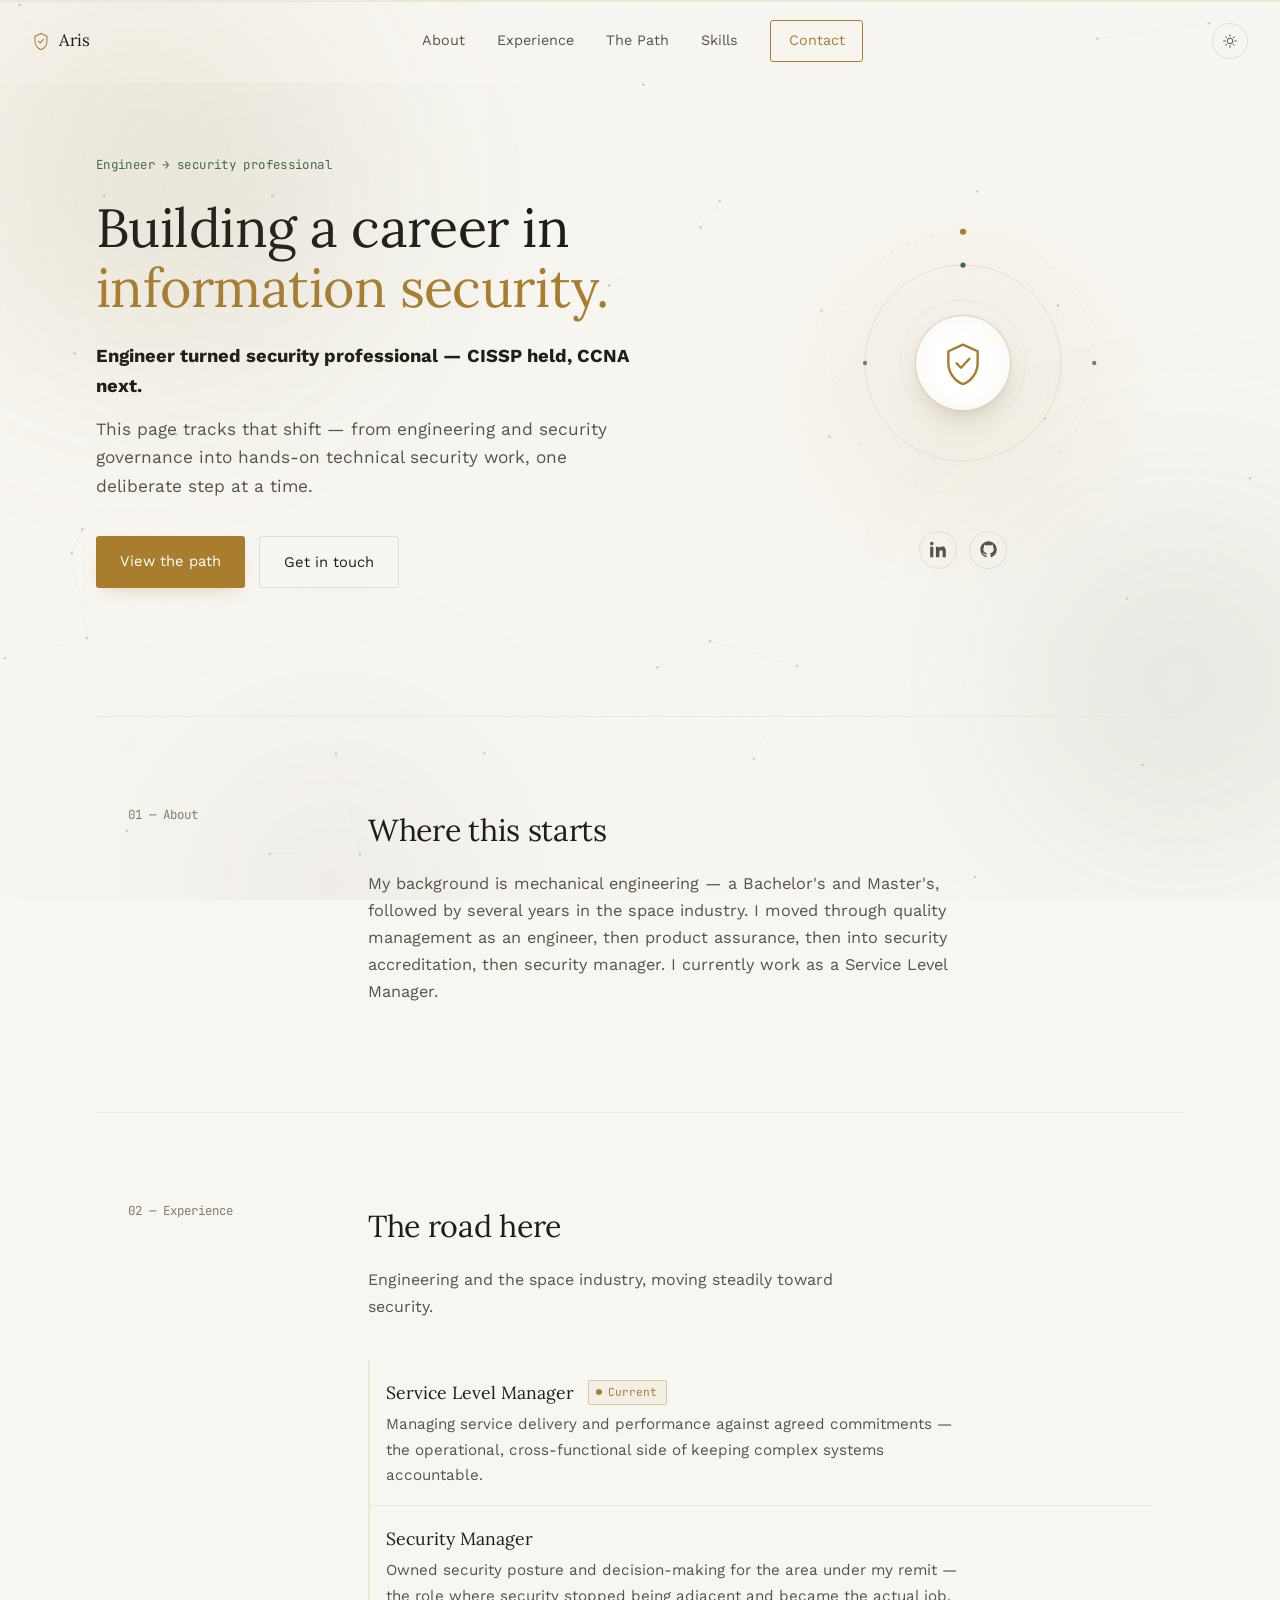
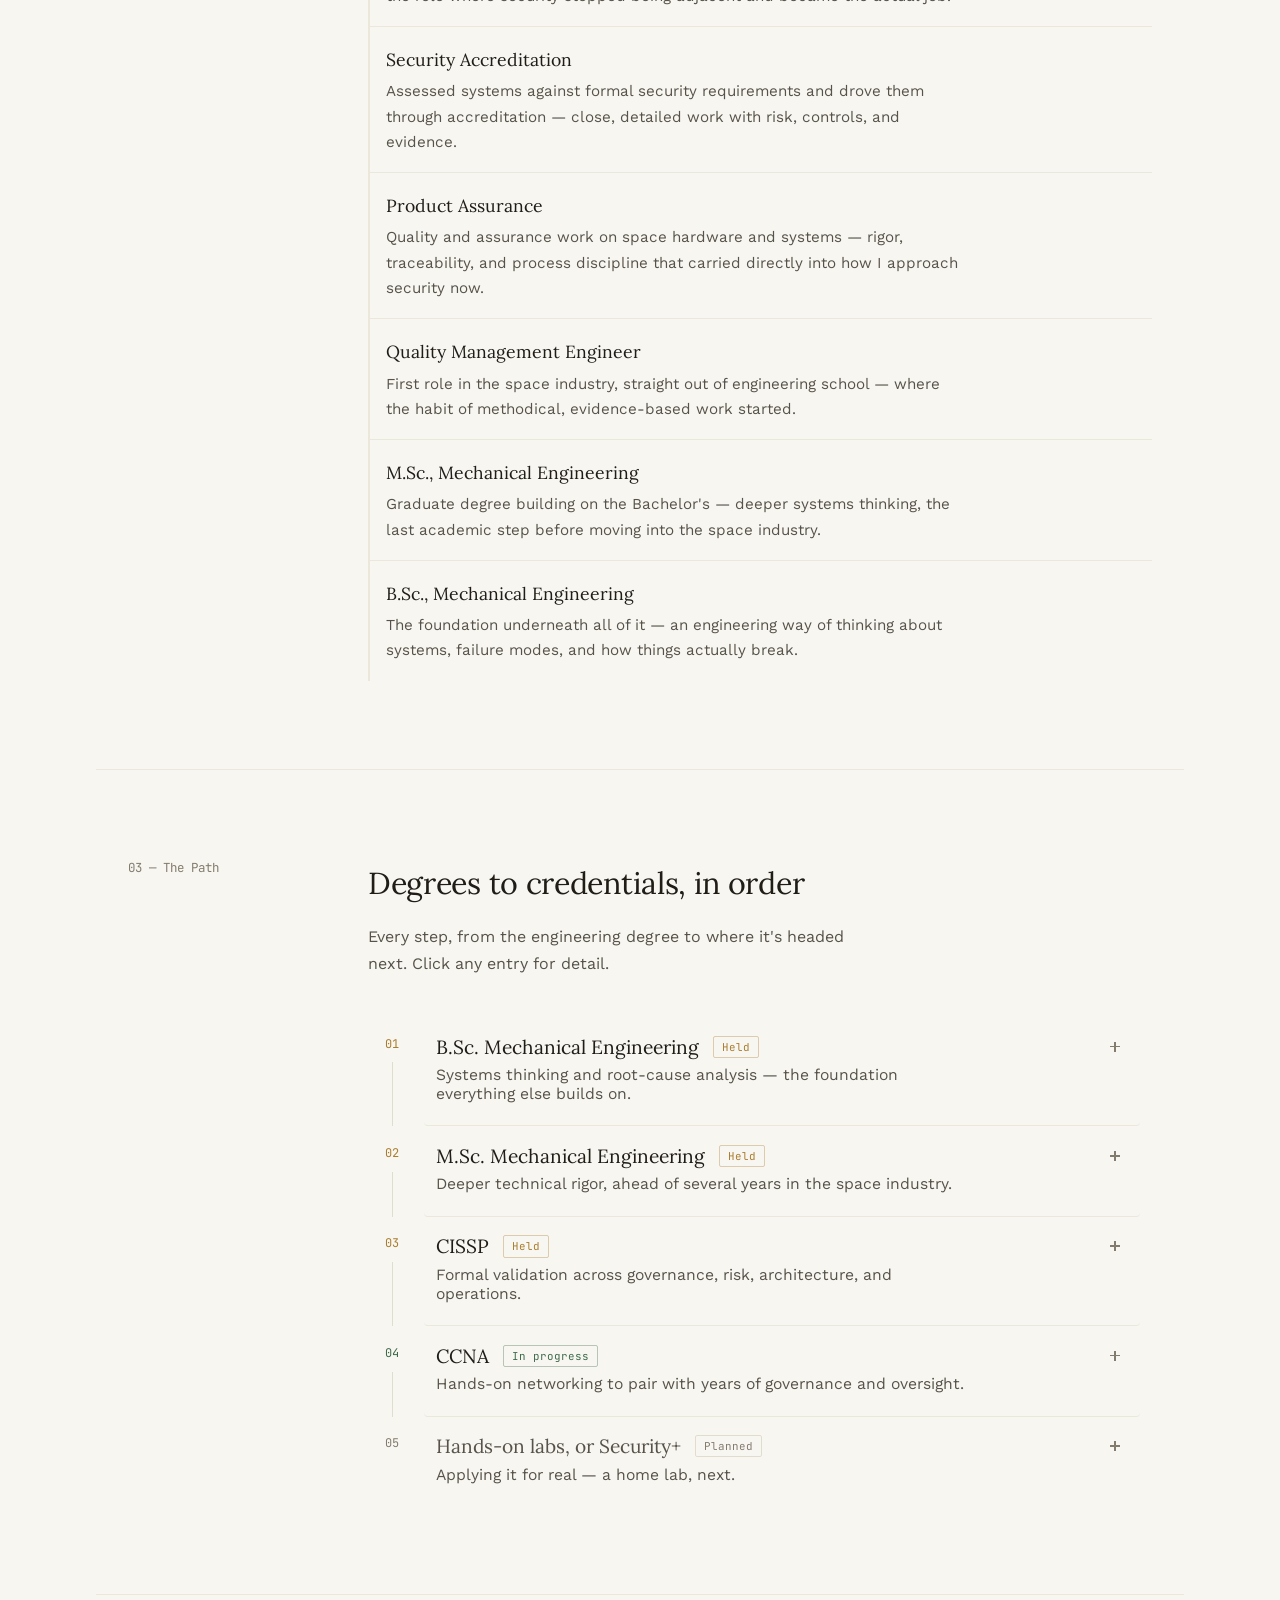
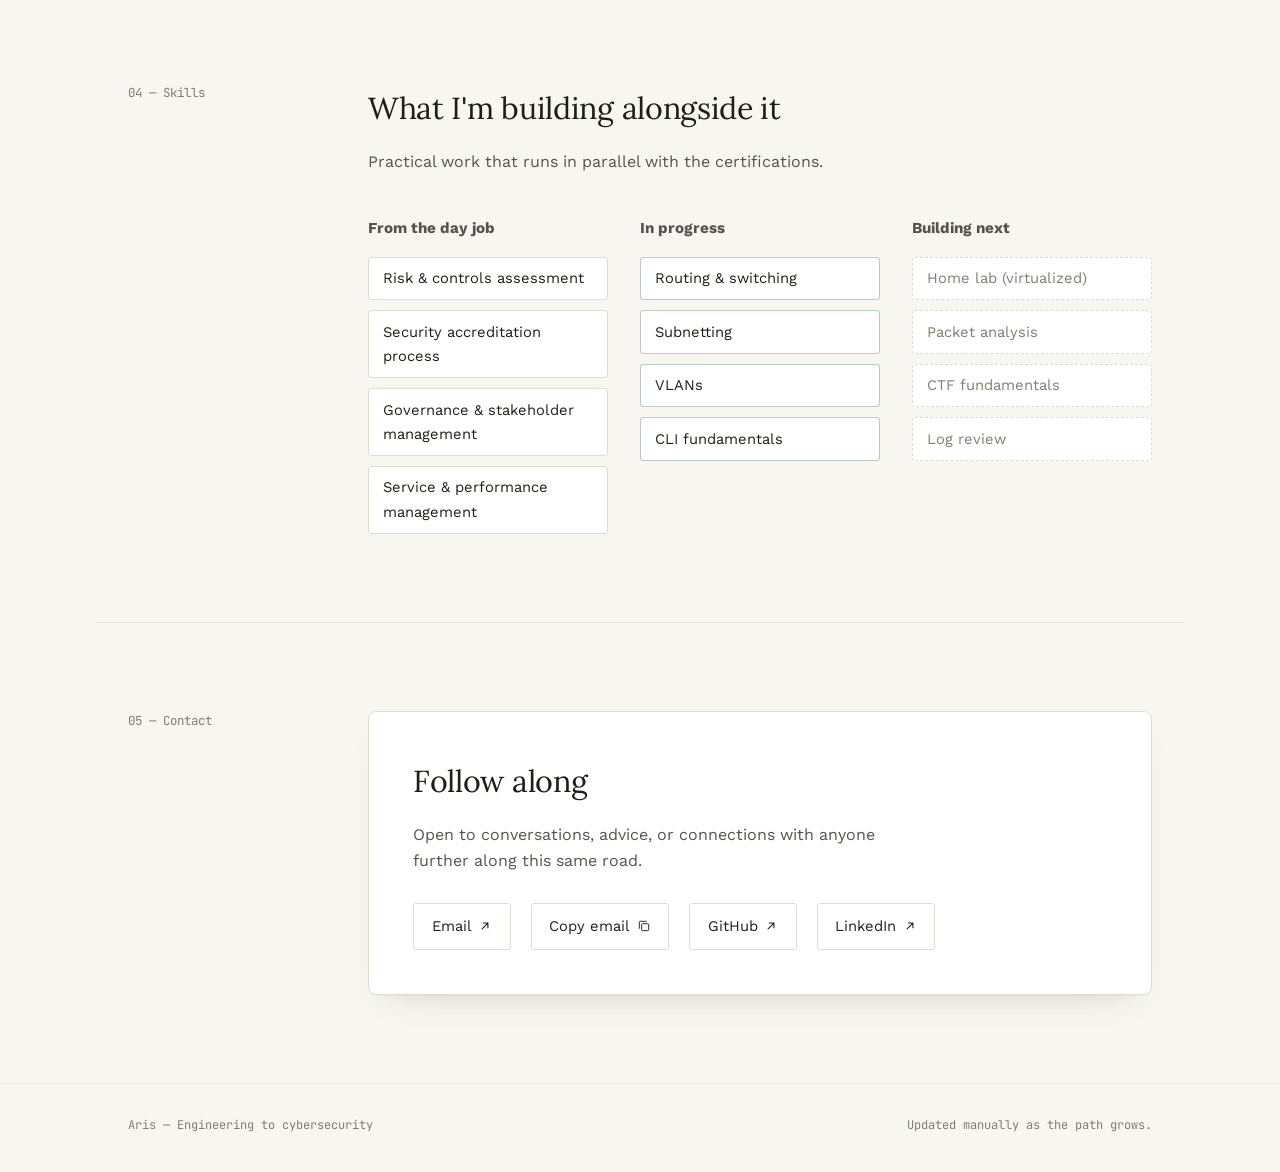
==== commit 0ab7bf7d: "Add files via upload" ====
--- a/index.html
+++ b/index.html
@@ -3,18 +3,18 @@
 <head>
 <meta charset="UTF-8">
 <meta name="viewport" content="width=device-width, initial-scale=1.0">
-<title>Aris — Security Accreditation &amp; Management → Cybersecurity</title>
+<title>Aris — Security Accreditation &amp; Cybersecurity</title>
 <meta name="description" content="Engineer with a background in security accreditation and security management, now building deeper technical skills — CISSP held, CCNA in progress.">
 
 <meta property="og:type" content="website">
-<meta property="og:title" content="Aris — Security Accreditation &amp; Management → Cybersecurity">
+<meta property="og:title" content="Aris — Security Accreditation &amp; Cybersecurity">
 <meta property="og:description" content="Engineer with a background in security accreditation and security management, now building deeper technical skills — CISSP held, CCNA in progress.">
 <meta property="og:url" content="https://aris-infosec.github.io/">
 <meta property="og:image" content="https://aris-infosec.github.io/assets/og-image.png">
 <meta property="og:image:width" content="1200">
 <meta property="og:image:height" content="630">
 <meta name="twitter:card" content="summary_large_image">
-<meta name="twitter:title" content="Aris — Security Accreditation &amp; Management → Cybersecurity">
+<meta name="twitter:title" content="Aris — Security Accreditation &amp; Cybersecurity">
 <meta name="twitter:description" content="Engineer with a background in security accreditation and security management, now building deeper technical skills — CISSP held, CCNA in progress.">
 <meta name="twitter:image" content="https://aris-infosec.github.io/assets/og-image.png">
 <link rel="canonical" href="https://aris-infosec.github.io/">
--- a/style.css
+++ b/style.css
@@ -920,6 +920,29 @@
   outline-offset: 2px;
 }
 
+/* ---------- Print ---------- */
+
+@media print {
+  #net-bg, .grain, .bg-orbs, .top-accent, .skip-link,
+  .site-nav, .to-top, .theme-toggle { display: none !important; }
+
+  body { background: #fff; color: #111; }
+
+  .hero::before { display: none; }
+
+  .section { border-top: 1px solid #ddd; break-inside: avoid; }
+
+  .cert-card, .contact-card, .exp-item { box-shadow: none !important; }
+
+  a { color: #111; text-decoration: underline; }
+
+  .entry-detail {
+    grid-template-rows: 1fr !important;
+    opacity: 1 !important;
+    margin-top: 0.5rem !important;
+  }
+}
+
 /* ---------- Skip link ---------- */
 
 .skip-link {
